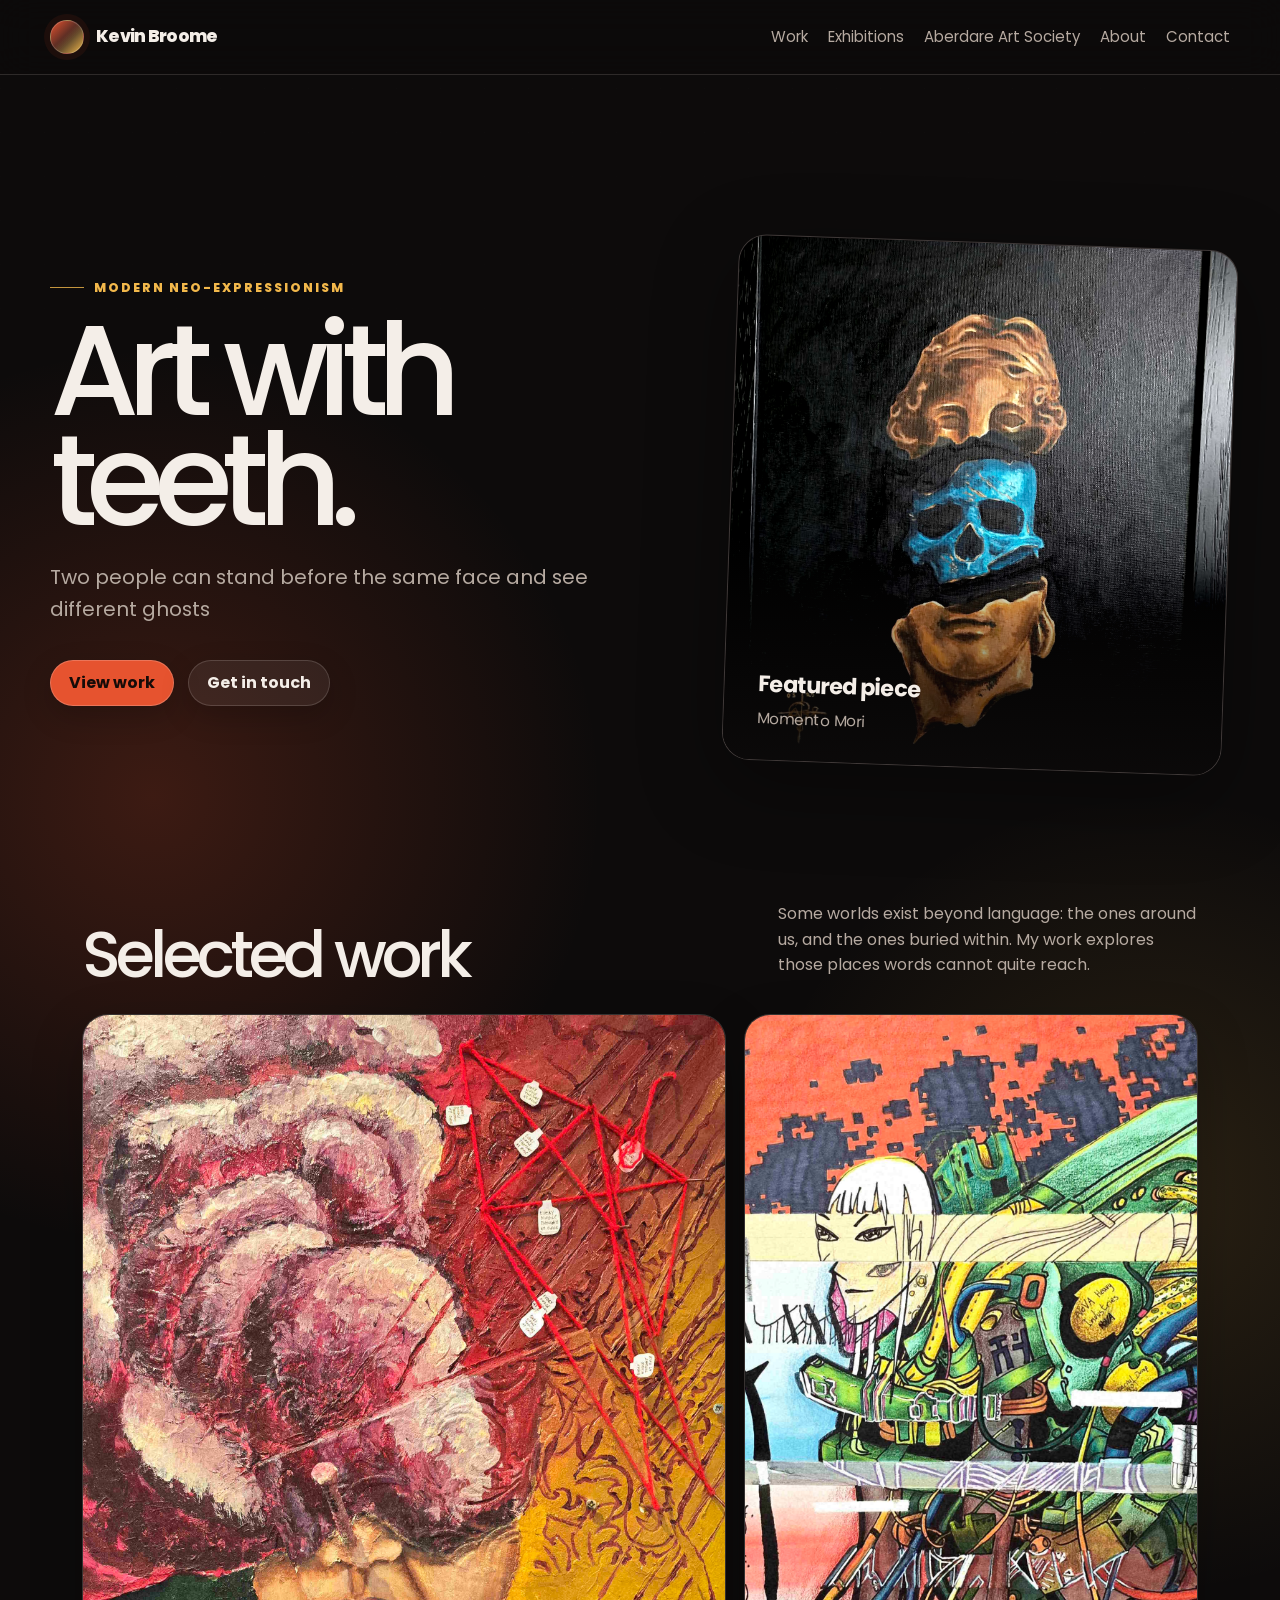
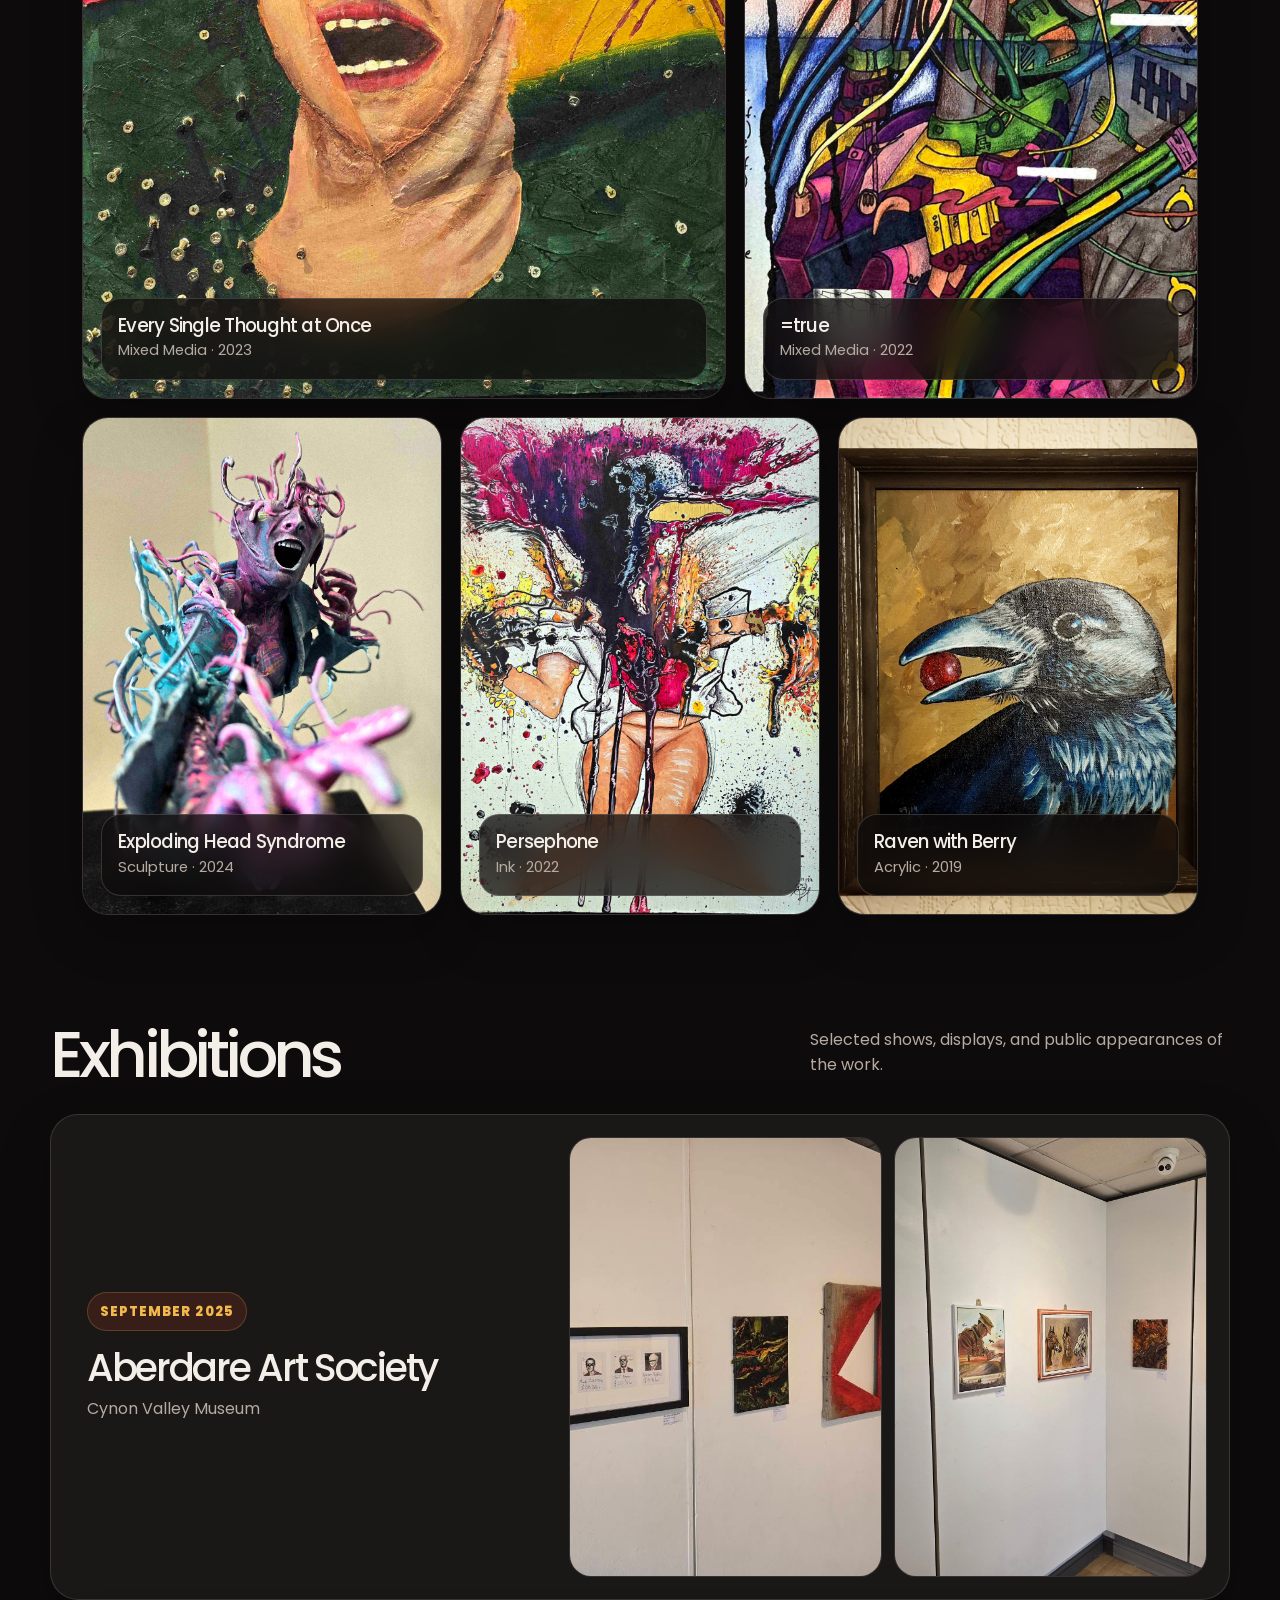
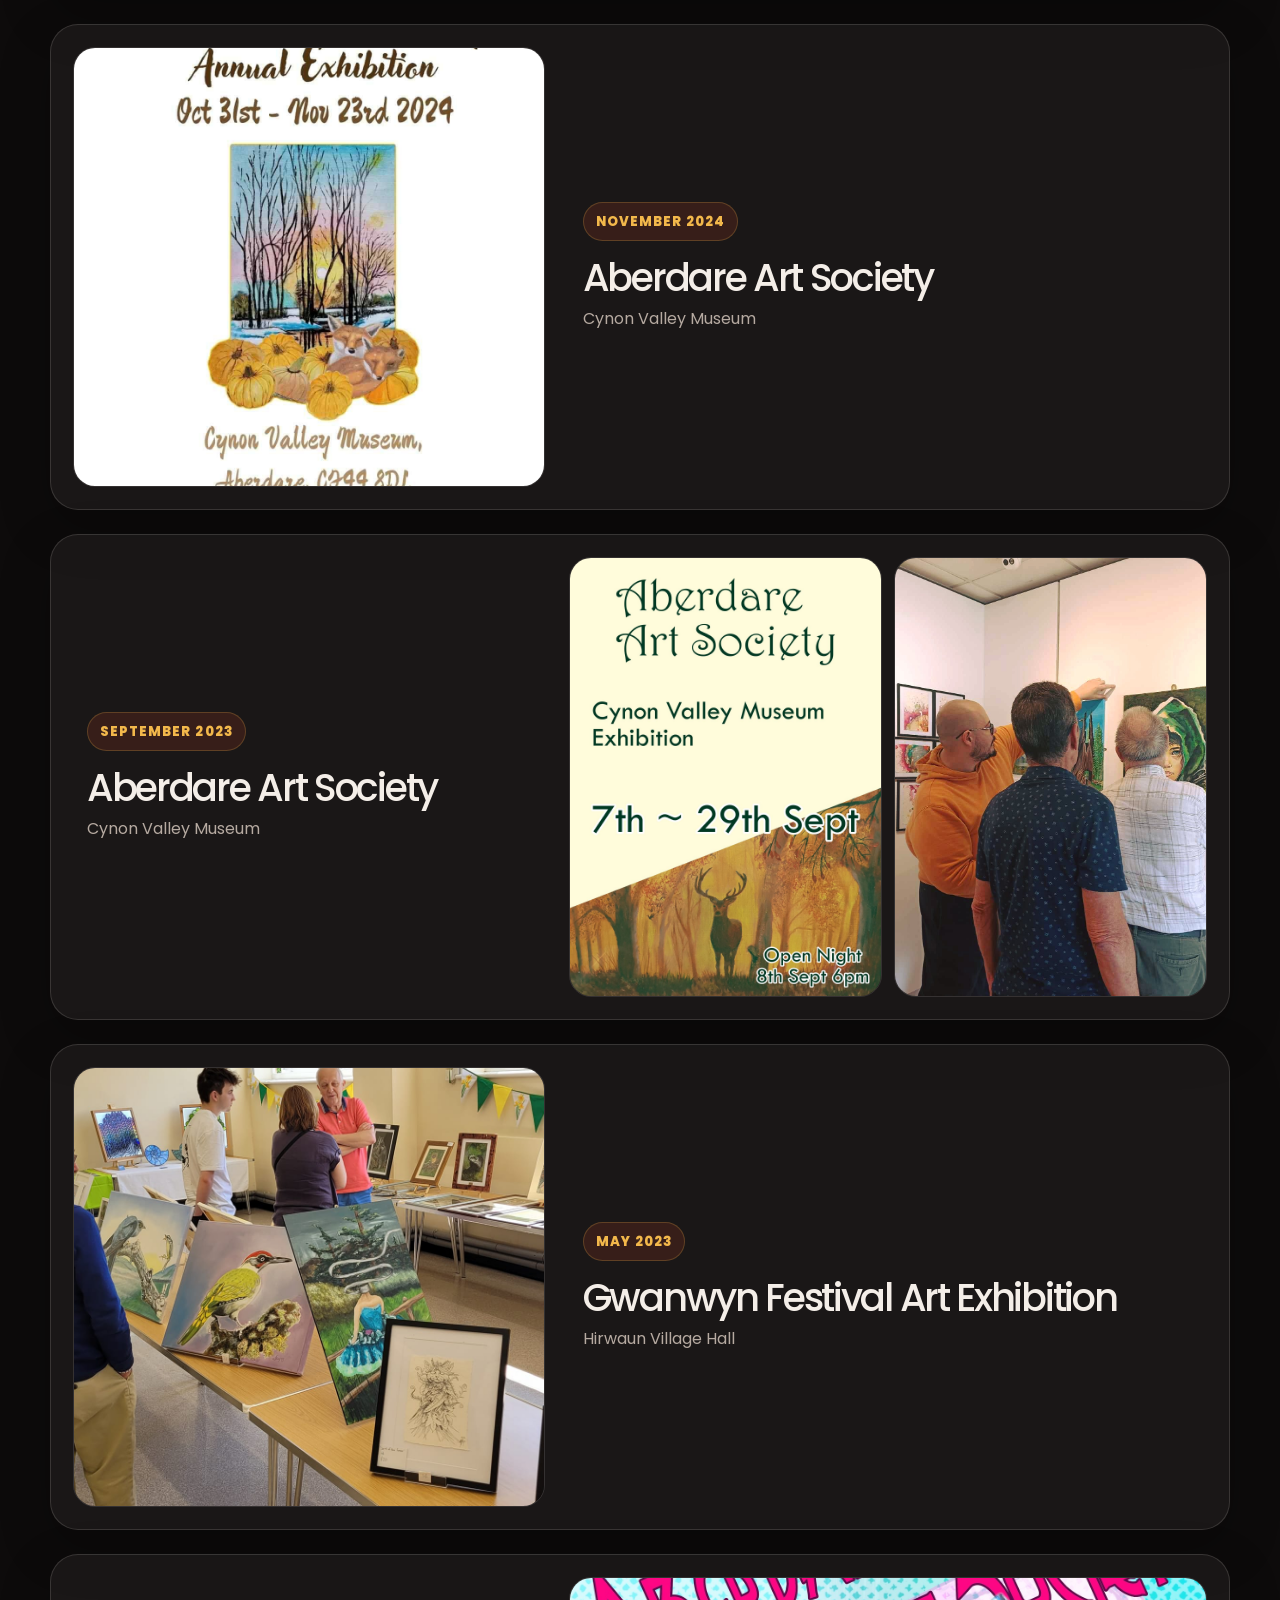
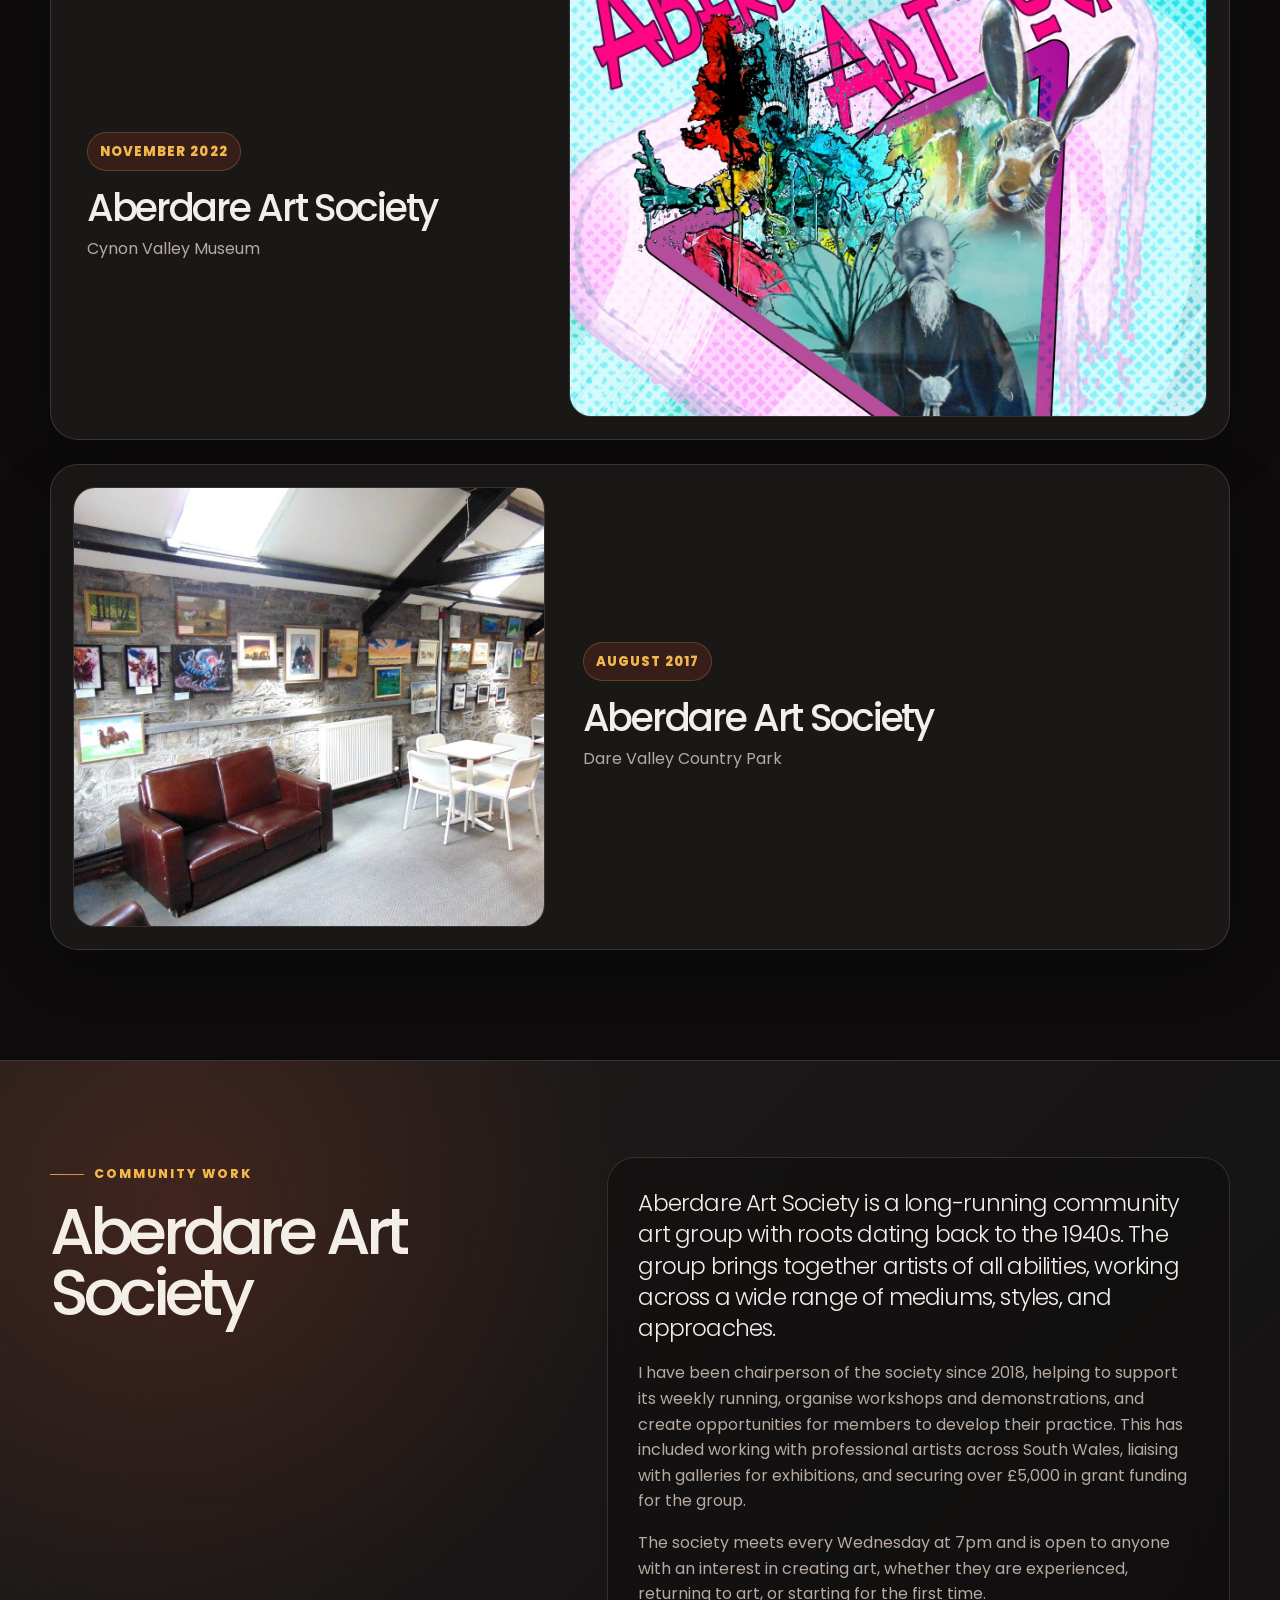
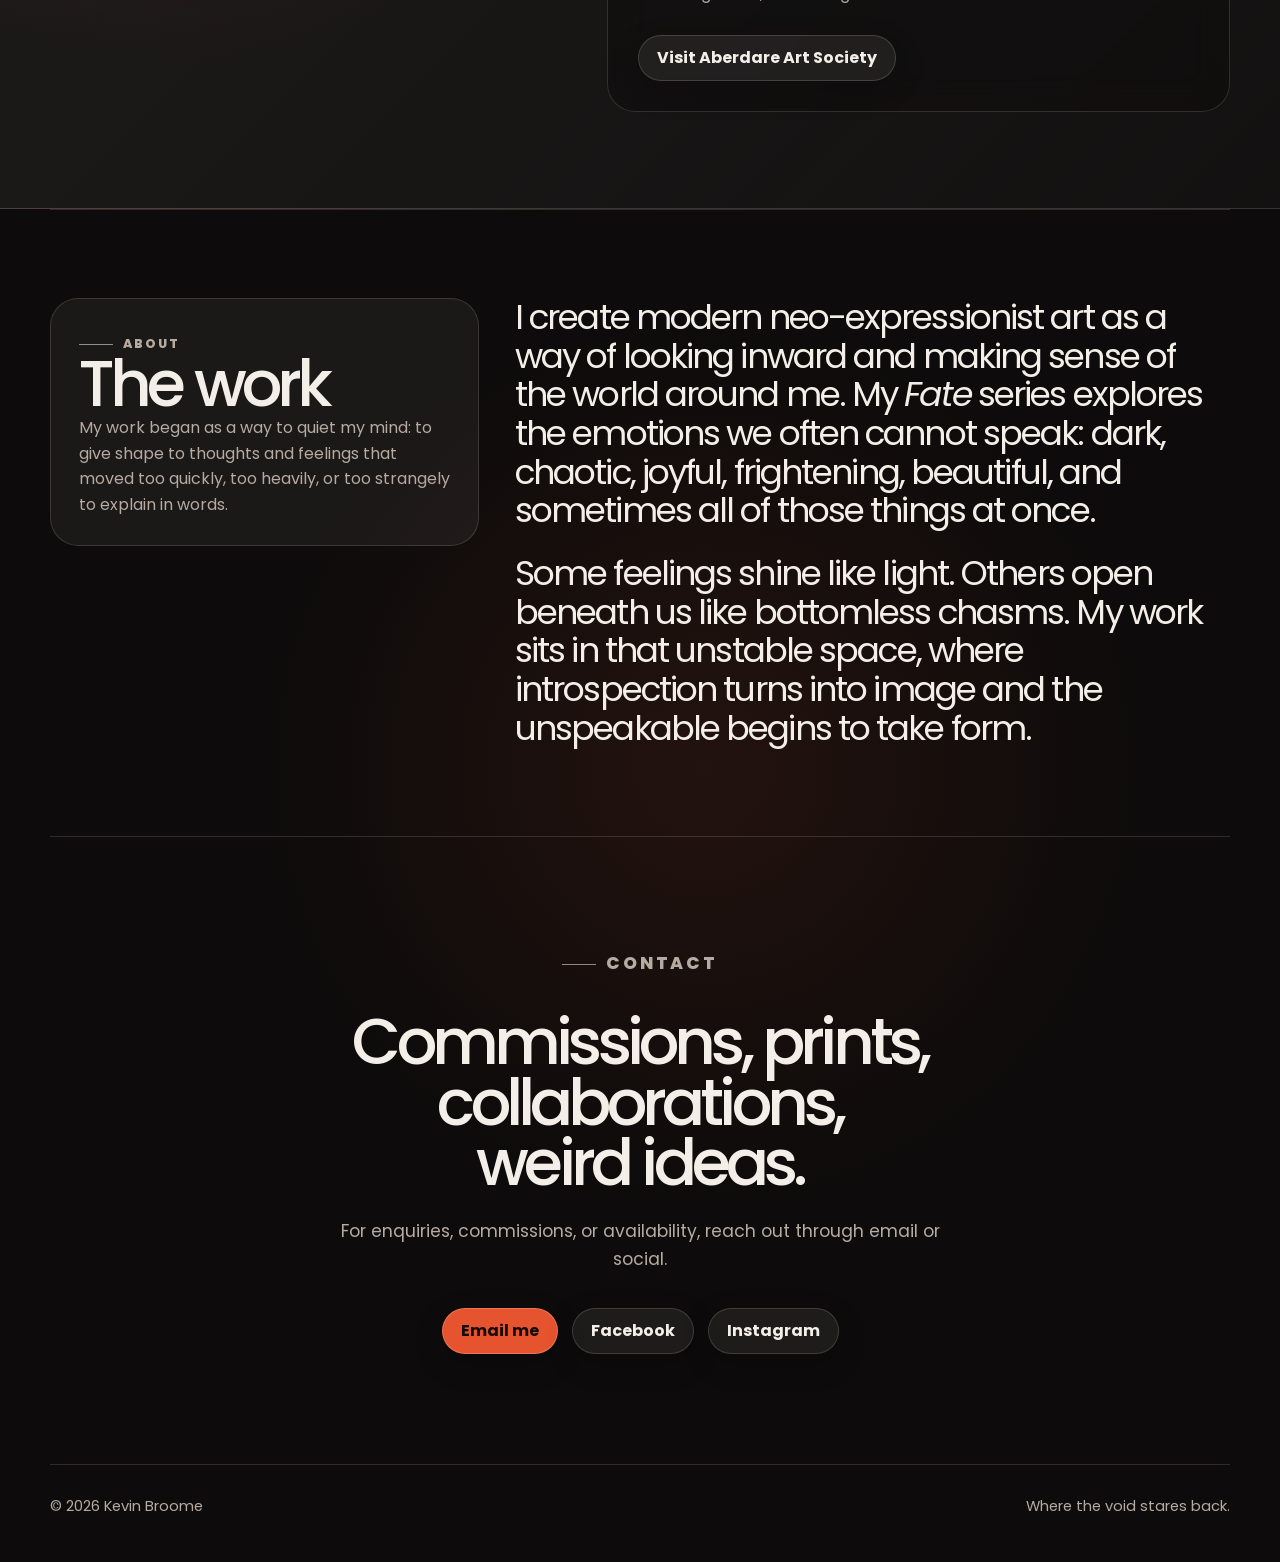
==== index.html @ 689efaba "art society and favicon" ====
<!doctype html>
<html lang="en">
  <head>
    <meta charset="utf-8" />
    <meta name="viewport" content="width=device-width, initial-scale=1" />
    <title>Kevin Broome | Artist</title>
    <meta name="description" content="Art portfolio for Kevin Broome." />
    <link
      rel="icon"
      type="image/png"
      sizes="512x512"
      href="images/favicon_kb.png"
    />
    <link rel="apple-touch-icon" href="images/favicon_kb.png" />
    <link
      href="https://cdn.jsdelivr.net/npm/bootstrap@5.3.8/dist/css/bootstrap.min.css"
      rel="stylesheet"
      integrity="sha384-sRIl4kxILFvY47J16cr9ZwB07vP4J8+LH7qKQnuqkuIAvNWLzeN8tE5YBujZqJLB"
      crossorigin="anonymous"
    />
    <link rel="preconnect" href="https://fonts.googleapis.com" />
    <link rel="preconnect" href="https://fonts.gstatic.com" crossorigin />
    <link
      href="https://fonts.googleapis.com/css2?family=Poppins:ital,wght@0,100;0,200;0,300;0,400;0,500;0,600;0,700;0,800;0,900;1,100;1,200;1,300;1,400;1,500;1,600;1,700;1,800;1,900&display=swap"
      rel="stylesheet"
    />
    <link rel="stylesheet" href="styles.css" />
  </head>

  <body>
    <header class="site-header">
      <nav class="nav" aria-label="Main navigation">
        <a class="brand" href="#top" aria-label="Kevin Broome Art home">
          <span class="brand-mark" aria-hidden="true"></span>
          <span>Kevin Broome</span>
        </a>

        <div class="nav-links">
          <a href="#work">Work</a>
          <a href="#exhibitions">Exhibitions</a>
          <a href="#art-society">Aberdare Art Society</a>
          <a href="#about">About</a>
          <a href="#contact">Contact</a>
        </div>
      </nav>
    </header>

    <main id="top">
      <section class="page-section hero" aria-labelledby="hero-title">
        <div>
          <p class="eyebrow">Modern neo-expressionism</p>
          <h1 id="hero-title">Art with teeth.</h1>
          <p class="hero-copy">
            Two people can stand before the same face and see different ghosts
          </p>

          <div class="hero-actions">
            <a class="button primary" href="#work">View work</a>
            <a class="button" href="#contact">Get in touch</a>
          </div>
        </div>

        <div class="hero-art" aria-label="Featured artwork">
          <article class="feature-card">
            <img
              src="images/momento_mori.jpg"
              alt="Featured neo-expressionist artwork"
            />
            <div class="feature-label">
              <strong>Featured piece</strong>
              <span>Momento Mori</span>
            </div>
          </article>

          <div class="floating-note">
            <b>Digital portfolio</b><br />
            Selected works, studies, commissions, and the occasional beautiful
            accident.
          </div>
        </div>
      </section>

      <section id="work" class="page-section" aria-labelledby="work-title">
        <div class="container">
          <div class="section-heading">
            <h2 id="work-title">Selected work</h2>
            <p>
              Some worlds exist beyond language: the ones around us, and the
              ones buried within. My work explores those places words cannot
              quite reach.
            </p>
          </div>

          <div class="gallery">
            <article class="work-card large">
              <button
                class="lightbox-trigger"
                type="button"
                data-full="images/every_single_thought_at_once.jpg"
                data-title="Every Single Thought at Once"
                data-meta="Mixed Media · 2023"
                aria-label="Open Every Single Thought at Once in lightbox"
              >
                <img
                  src="images/every_single_thought_at_once.jpg"
                  alt="Every Single Thought at Once"
                />
                <div class="work-info">
                  <h3>Every Single Thought at Once</h3>
                  <p>Mixed Media · 2023</p>
                </div>
              </button>
            </article>

            <article class="work-card medium">
              <button
                class="lightbox-trigger"
                type="button"
                data-full="images/equals_true.jpg"
                data-title="=true"
                data-meta="Mixed Media · 2022"
                aria-label="Open =true in lightbox"
              >
                <img src="images/equals_true.jpg" alt="=true" />
                <div class="work-info">
                  <h3>=true</h3>
                  <p>Mixed Media · 2022</p>
                </div>
              </button>
            </article>

            <article class="work-card small">
              <button
                class="lightbox-trigger"
                type="button"
                data-full="images/exploding_head_syndrome.jpg"
                data-title="Exploding Head Syndrome"
                data-meta="Sculpture · 2024"
                aria-label="Open Exploding Head Syndrome in lightbox"
              >
                <img
                  src="images/exploding_head_syndrome.jpg"
                  alt="Exploding Head Syndrome"
                />
                <div class="work-info">
                  <h3>Exploding Head Syndrome</h3>
                  <p>Sculpture · 2024</p>
                </div>
              </button>
            </article>

            <article class="work-card small">
              <button
                class="lightbox-trigger"
                type="button"
                data-full="images/persephone.jpg"
                data-title="Persephone"
                data-meta="Ink · 2022"
                aria-label="Open Persephone in lightbox"
              >
                <img src="images/persephone.jpg" alt="Persephone" />
                <div class="work-info">
                  <h3>Persephone</h3>
                  <p>Ink · 2022</p>
                </div>
              </button>
            </article>

            <article class="work-card small">
              <button
                class="lightbox-trigger"
                type="button"
                data-full="images/raven_with_berry.jpg"
                data-title="Raven with Berry"
                data-meta="Acrylic · 2019"
                aria-label="Open Raven with Berry in lightbox"
              >
                <img src="images/raven_with_berry.jpg" alt="Raven with Berry" />
                <div class="work-info">
                  <h3>Raven with Berry</h3>
                  <p>Acrylic · 2019</p>
                </div>
              </button>
            </article>
          </div>
        </div>
      </section>

      <section
        id="exhibitions"
        class="page-section exhibitions"
        aria-labelledby="exhibitions-title"
      >
        <div class="section-heading">
          <h2 id="exhibitions-title">Exhibitions</h2>
          <p>Selected shows, displays, and public appearances of the work.</p>
        </div>

        <div class="exhibition-list">
          <article class="exhibition-item">
            <div class="exhibition-meta">
              <span class="exhibition-date">September 2025</span>
              <h3>Aberdare Art Society</h3>
              <p>Cynon Valley Museum</p>
            </div>

            <div class="exhibition-photos two-photos">
              <img
                src="images/exhibitions/CVM_2025.jpg"
                alt="Artwork display from Cynon Valley Museum Exhibition"
              />
              <img
                src="images/exhibitions/CVM_2025_2.jpg"
                alt="Artwork display from Cynon Valley Museum Exhibition"
              />
            </div>
          </article>

          <article class="exhibition-item">
            <div class="exhibition-meta">
              <span class="exhibition-date">November 2024</span>
              <h3>Aberdare Art Society</h3>
              <p>Cynon Valley Museum</p>
            </div>

            <div class="exhibition-photos one-photo">
              <img
                src="images/exhibitions/Advert_CVM_2024.jpg"
                alt="Advert for Exhibition"
              />
            </div>
          </article>

          <article class="exhibition-item">
            <div class="exhibition-meta">
              <span class="exhibition-date">September 2023</span>
              <h3>Aberdare Art Society</h3>
              <p>Cynon Valley Museum</p>
            </div>

            <div class="exhibition-photos two-photos">
              <img
                src="images/exhibitions/Advert_CVM_2023.jpg"
                alt="Artwork display from Cynon Valley Museum Exhibition"
              />
              <img
                src="images/exhibitions/Install_CVM_2023.jpg"
                alt="Photo of work installation for exhibition"
              />
            </div>
          </article>

          <article class="exhibition-item">
            <div class="exhibition-meta">
              <span class="exhibition-date">May 2023</span>
              <h3>Gwanwyn Festival Art Exhibition</h3>
              <p>Hirwaun Village Hall</p>
            </div>

            <div class="exhibition-photos one-photo">
              <img
                src="images/exhibitions/gwanwyn_2023.jpg"
                alt="Photo from exhibition"
              />
            </div>
          </article>

          <article class="exhibition-item">
            <div class="exhibition-meta">
              <span class="exhibition-date">November 2022</span>
              <h3>Aberdare Art Society</h3>
              <p>Cynon Valley Museum</p>
            </div>

            <div class="exhibition-photos one-photo">
              <img
                src="images/exhibitions/Advert_CVM_2022.jpg"
                alt="Advert for Exhibition"
              />
            </div>
          </article>

          <article class="exhibition-item">
            <div class="exhibition-meta">
              <span class="exhibition-date">August 2017</span>
              <h3>Aberdare Art Society</h3>
              <p>Dare Valley Country Park</p>
            </div>

            <div class="exhibition-photos one-photo">
              <img
                src="images/exhibitions/DVP_2017.jpg"
                alt="Photo from Exhibition"
              />
            </div>
          </article>
        </div>
      </section>

      <section
        id="art-society"
        class="art-society"
        aria-labelledby="art-society-title"
      >
        <div class="page-section art-society-inner">
          <div class="art-society-heading">
            <p class="eyebrow">Community work</p>
            <h2 id="art-society-title">Aberdare Art Society</h2>
          </div>

          <div class="art-society-copy">
            <p class="lead">
              Aberdare Art Society is a long-running community art group with
              roots dating back to the 1940s. The group brings together artists
              of all abilities, working across a wide range of mediums, styles,
              and approaches.
            </p>

            <p>
              I have been chairperson of the society since 2018, helping to
              support its weekly running, organise workshops and demonstrations,
              and create opportunities for members to develop their practice.
              This has included working with professional artists across South
              Wales, liaising with galleries for exhibitions, and securing over
              £5,000 in grant funding for the group.
            </p>

            <p>
              The society meets every Wednesday at 7pm and is open to anyone
              with an interest in creating art, whether they are experienced,
              returning to art, or starting for the first time.
            </p>

            <a
              class="button"
              href="https://www.facebook.com/AberdareArtSociety"
              target="_blank"
              rel="noopener noreferrer"
            >
              Visit Aberdare Art Society
            </a>
          </div>
        </div>
      </section>

      <section
        id="about"
        class="page-section about"
        aria-labelledby="about-title"
      >
        <div class="about-panel">
          <p class="eyebrow">About</p>
          <h2 id="about-title">The work</h2>
          <p>
            My work began as a way to quiet my mind: to give shape to thoughts
            and feelings that moved too quickly, too heavily, or too strangely
            to explain in words.
          </p>
        </div>

        <div class="about-copy">
          <p>
            I create modern neo-expressionist art as a way of looking inward and
            making sense of the world around me. My
            <em>Fate</em> series explores the emotions we often cannot speak:
            dark, chaotic, joyful, frightening, beautiful, and sometimes all of
            those things at once.
          </p>

          <p>
            Some feelings shine like light. Others open beneath us like
            bottomless chasms. My work sits in that unstable space, where
            introspection turns into image and the unspeakable begins to take
            form.
          </p>
        </div>
      </section>

      <section
        id="contact"
        class="page-section contact"
        aria-labelledby="contact-title"
      >
        <p class="eyebrow">Contact</p>
        <h2 id="contact-title">
          Commissions, prints, collaborations, <br />
          weird ideas.
        </h2>
        <p>
          For enquiries, commissions, or availability, reach out through email
          or social.
        </p>

        <div class="contact-links">
          <a class="button primary" href="mailto:kbroome88@gmail.com"
            >Email me</a
          >
          <a class="button" href="https://www.facebook.com/Coemgein"
            >Facebook</a
          >
          <a class="button" href="https://www.instagram.com/neon.n.o.v.a"
            >Instagram</a
          >
        </div>
      </section>
    </main>

    <footer>
      <span>© <span id="year"></span> Kevin Broome</span>
      <span>Where the void stares back.</span>
    </footer>

    <div class="lightbox" id="art-lightbox" aria-hidden="true">
      <div class="lightbox-backdrop" data-lightbox-close></div>

      <div
        class="lightbox-dialog"
        role="dialog"
        aria-modal="true"
        aria-labelledby="lightbox-title"
      >
        <button
          class="lightbox-close"
          type="button"
          data-lightbox-close
          aria-label="Close lightbox"
        >
          ×
        </button>

        <img class="lightbox-image" id="lightbox-image" src="" alt="" />

        <div class="lightbox-caption">
          <h3 id="lightbox-title"></h3>
          <p id="lightbox-meta"></p>
        </div>
      </div>
    </div>

    <script>
      const year = document.getElementById("year");

      if (year) {
        year.textContent = new Date().getFullYear();
      }

      const lightbox = document.getElementById("art-lightbox");
      const lightboxImage = document.getElementById("lightbox-image");
      const lightboxTitle = document.getElementById("lightbox-title");
      const lightboxMeta = document.getElementById("lightbox-meta");
      const lightboxTriggers = document.querySelectorAll(".lightbox-trigger");
      const lightboxCloseButtons = document.querySelectorAll(
        "[data-lightbox-close]",
      );

      function openLightbox(trigger) {
        const fullImage = trigger.dataset.full;
        const title = trigger.dataset.title;
        const meta = trigger.dataset.meta;

        lightboxImage.src = fullImage;
        lightboxImage.alt = title;
        lightboxTitle.textContent = title;
        lightboxMeta.textContent = meta;

        lightbox.classList.add("is-open");
        lightbox.setAttribute("aria-hidden", "false");
        document.body.classList.add("lightbox-open");
      }

      function closeLightbox() {
        lightbox.classList.remove("is-open");
        lightbox.setAttribute("aria-hidden", "true");
        document.body.classList.remove("lightbox-open");

        lightboxImage.src = "";
        lightboxImage.alt = "";
      }

      lightboxTriggers.forEach((trigger) => {
        trigger.addEventListener("click", () => {
          openLightbox(trigger);
        });
      });

      lightboxCloseButtons.forEach((button) => {
        button.addEventListener("click", closeLightbox);
      });

      document.addEventListener("keydown", (event) => {
        if (event.key === "Escape" && lightbox.classList.contains("is-open")) {
          closeLightbox();
        }
      });
    </script>
  </body>
</html>
---- styles.css ----
:root {
  --bg: #0d0b0b;
  --bg-soft: #171313;
  --panel: #211b1b;
  --text: #f4eee8;
  --muted: #b6aaa1;
  --accent: #e6532f;
  --accent-2: #f2b84b;
  --line: rgba(244, 238, 232, 0.14);
  --shadow: 0 24px 80px rgba(0, 0, 0, 0.38);
  --radius: 28px;
  --max-width: 1180px;
}

* {
  box-sizing: border-box;
}

html {
  scroll-behavior: smooth;
}

body {
  margin: 0;
  font-family: "Poppins", sans-serif;
  background:
    radial-gradient(
      circle at 12% 10%,
      rgba(230, 83, 47, 0.22),
      transparent 28rem
    ),
    radial-gradient(
      circle at 90% 15%,
      rgba(242, 184, 75, 0.13),
      transparent 25rem
    ),
    radial-gradient(
      circle at 55% 90%,
      rgba(230, 83, 47, 0.1),
      transparent 28rem
    ),
    var(--bg);
  color: var(--text);
  line-height: 1.6;
}

body::before {
  content: "";
  position: fixed;
  inset: 0;
  pointer-events: none;
  opacity: 0.32;
  background-image:
    linear-gradient(rgba(255, 255, 255, 0.025) 1px, transparent 1px),
    linear-gradient(90deg, rgba(255, 255, 255, 0.025) 1px, transparent 1px);
  background-size: 44px 44px;
  mask-image: linear-gradient(to bottom, black, transparent 84%);
}

a {
  color: inherit;
  text-decoration: none;
}

img {
  max-width: 100%;
  display: block;
}

.site-header {
  position: sticky;
  top: 0;
  z-index: 10;
  backdrop-filter: blur(18px);
  background: rgba(13, 11, 11, 0.72);
  border-bottom: 1px solid var(--line);
}

.nav {
  width: min(var(--max-width), calc(100% - 32px));
  margin: 0 auto;
  min-height: 74px;
  display: flex;
  align-items: center;
  justify-content: space-between;
  gap: 24px;
}

.brand {
  display: flex;
  align-items: center;
  gap: 12px;
  font-weight: 800;
  letter-spacing: -0.04em;
  font-size: 1.08rem;
}

.brand-mark {
  width: 34px;
  height: 34px;
  border-radius: 50%;
  background:
    linear-gradient(135deg, var(--accent), transparent 62%),
    linear-gradient(315deg, var(--accent-2), transparent 56%), #2b2020;
  border: 1px solid rgba(244, 238, 232, 0.2);
  box-shadow: 0 0 0 6px rgba(230, 83, 47, 0.08);
}

.nav-links {
  display: flex;
  gap: 20px;
  align-items: center;
  color: var(--muted);
  font-size: 0.94rem;
}

.nav-links a {
  transition: color 180ms ease;
}

.nav-links a:hover {
  color: var(--text);
}

.button {
  display: inline-flex;
  align-items: center;
  justify-content: center;
  min-height: 46px;
  padding: 0 18px;
  border-radius: 999px;
  border: 1px solid rgba(244, 238, 232, 0.16);
  background: rgba(244, 238, 232, 0.07);
  color: var(--text);
  font-weight: 700;
  box-shadow: 0 10px 30px rgba(0, 0, 0, 0.2);
  transition:
    transform 180ms ease,
    background 180ms ease,
    border-color 180ms ease;
}

.button:hover {
  transform: translateY(-2px);
  background: rgba(244, 238, 232, 0.11);
  border-color: rgba(244, 238, 232, 0.28);
}

.button.primary {
  background: var(--accent);
  color: #160b08;
  border-color: rgba(255, 255, 255, 0.2);
}

.page-section {
  width: min(var(--max-width), calc(100% - 32px));
  margin: 0 auto;
}

.hero {
  min-height: calc(100vh - 74px);
  display: grid;
  grid-template-columns: 1.05fr 0.95fr;
  align-items: center;
  gap: 48px;
  padding: 80px 0;
}

.eyebrow {
  display: inline-flex;
  align-items: center;
  gap: 10px;
  color: var(--accent-2);
  text-transform: uppercase;
  letter-spacing: 0.16em;
  font-size: 0.78rem;
  font-weight: 800;
  margin: 0 0 18px;
}

.eyebrow::before {
  content: "";
  width: 34px;
  height: 1px;
  background: currentColor;
  opacity: 0.8;
}

h1,
h2,
h3,
p {
  margin-top: 0;
}

h1 {
  font-size: clamp(4rem, 10vw, 8.8rem);
  line-height: 0.86;
  letter-spacing: -0.09em;
  margin-bottom: 26px;
  max-width: 850px;
}

.hero-copy {
  max-width: 660px;
  color: var(--muted);
  font-size: clamp(1.04rem, 1.6vw, 1.24rem);
}

.hero-actions {
  display: flex;
  gap: 14px;
  flex-wrap: wrap;
  margin-top: 34px;
}

.hero-art {
  position: relative;
  min-height: 560px;
}

.feature-card {
  position: absolute;
  inset: 34px 0 0 38px;
  border-radius: var(--radius);
  overflow: hidden;
  background: var(--panel);
  box-shadow: var(--shadow);
  border: 1px solid var(--line);
  transform: rotate(2deg);
}

.feature-card img {
  width: 100%;
  height: 100%;
  object-fit: cover;
  filter: saturate(0.95) contrast(1.05);
}

.feature-card::after {
  content: "";
  position: absolute;
  inset: 0;
  background: linear-gradient(to top, rgba(13, 11, 11, 0.84), transparent 42%);
}

.feature-label {
  position: absolute;
  left: 34px;
  right: 34px;
  bottom: 28px;
  z-index: 2;
}

.feature-label strong {
  display: block;
  font-size: 1.4rem;
  letter-spacing: -0.04em;
  margin-bottom: 4px;
}

.feature-label span {
  color: var(--muted);
  font-size: 0.95rem;
}

.floating-note {
  display: none;
}

.floating-note b {
  color: var(--text);
}

.section-heading {
  display: flex;
  align-items: end;
  justify-content: space-between;
  gap: 24px;
  margin-bottom: 28px;
}

h2 {
  font-size: clamp(2.3rem, 5vw, 5rem);
  line-height: 0.95;
  letter-spacing: -0.075em;
  margin-bottom: 0;
}

.section-heading p {
  max-width: 420px;
  color: var(--muted);
  margin-bottom: 8px;
}

.gallery {
  display: grid;
  grid-template-columns: repeat(12, 1fr);
  gap: 18px;
  padding-bottom: 110px;
}

/* =========================
   Work
========================= */

.work-card {
  position: relative;
  min-height: 360px;
  border-radius: 26px;
  overflow: hidden;
  background: var(--bg-soft);
  border: 1px solid var(--line);
  box-shadow: 0 18px 52px rgba(0, 0, 0, 0.24);
}

.work-card.large {
  grid-column: span 7;
  min-height: 520px;
}

.work-card.medium {
  grid-column: span 5;
  min-height: 520px;
}

.work-card.small {
  grid-column: span 4;
}

.work-card img {
  width: 100%;
  height: 100%;
  object-fit: cover;
  transition:
    transform 360ms ease,
    filter 360ms ease;
}

.work-card:hover img {
  transform: scale(1.045);
  filter: saturate(1.05) contrast(1.05);
}

.work-info {
  position: absolute;
  inset: auto 18px 18px 18px;
  padding: 16px;
  border-radius: 20px;
  background: rgba(13, 11, 11, 0.72);
  border: 1px solid rgba(244, 238, 232, 0.16);
  backdrop-filter: blur(18px);
}

.work-info h3 {
  font-size: 1.16rem;
  margin-bottom: 2px;
  letter-spacing: -0.04em;
}

.work-info p {
  margin: 0;
  color: var(--muted);
  font-size: 0.92rem;
}

/* =========================
   Exhibitions
========================= */

.exhibitions {
  padding: 0 0 110px;
}

.exhibition-list {
  display: grid;
  gap: 24px;
}

.exhibition-item {
  display: grid;
  grid-template-columns: 0.85fr 1.15fr;
  gap: 24px;
  align-items: stretch;
  padding: 22px;
  border-radius: var(--radius);
  background: rgba(244, 238, 232, 0.055);
  border: 1px solid var(--line);
  box-shadow: 0 18px 52px rgba(0, 0, 0, 0.22);
  overflow: hidden;
}

/* Flip every second exhibition */
.exhibition-item:nth-child(even) .exhibition-meta {
  order: 2;
}

.exhibition-item:nth-child(even) .exhibition-photos {
  order: 1;
}

.exhibition-meta {
  display: flex;
  flex-direction: column;
  justify-content: center;
  padding: 14px;
  min-width: 0;
}

.exhibition-date {
  display: inline-flex;
  width: fit-content;
  margin-bottom: 18px;
  padding: 8px 12px;
  border-radius: 999px;
  background: rgba(230, 83, 47, 0.14);
  color: var(--accent-2);
  border: 1px solid rgba(242, 184, 75, 0.22);
  font-size: 0.82rem;
  font-weight: 800;
  letter-spacing: 0.08em;
  text-transform: uppercase;
}

.exhibition-meta h3 {
  margin-bottom: 8px;
  font-size: clamp(1.6rem, 3vw, 2.6rem);
  line-height: 1;
  letter-spacing: -0.06em;
}

.exhibition-meta p {
  margin: 0;
  color: var(--muted);
}

/* Image wrapper */
.exhibition-photos {
  display: grid;
  grid-template-columns: repeat(2, minmax(0, 1fr));
  gap: 12px;
  height: 440px;
  max-height: 440px;
  min-width: 0;
  overflow: hidden;
}

/* One-image layout */
.exhibition-photos.one-photo {
  grid-template-columns: 1fr;
}

/* Images */
.exhibition-photos img {
  width: 100%;
  height: 100%;
  min-width: 0;
  min-height: 0;
  object-fit: cover;
  border-radius: 22px;
  border: 1px solid rgba(244, 238, 232, 0.12);
  overflow: hidden;
}

/* Tablet */
@media (max-width: 900px) {
  .exhibition-item {
    grid-template-columns: 1fr;
  }

  .exhibition-item:nth-child(even) .exhibition-meta,
  .exhibition-item:nth-child(even) .exhibition-photos {
    order: initial;
  }

  .exhibition-photos {
    height: 380px;
    max-height: 380px;
  }
}

/* Mobile */
@media (max-width: 560px) {
  .exhibitions {
    padding-bottom: 72px;
  }

  .exhibition-item {
    padding: 14px;
  }

  .exhibition-photos {
    grid-template-columns: 1fr;
    height: auto;
    max-height: none;
    overflow: visible;
  }

  .exhibition-photos img {
    height: auto;
    max-height: 440px;
    aspect-ratio: 4 / 3;
    object-fit: cover;
  }
}

/* =========================
   Art Society
========================= */

.art-society {
  width: 100%;
  padding: 96px 0;
  background:
    radial-gradient(
      circle at 14% 20%,
      rgba(230, 83, 47, 0.18),
      transparent 28rem
    ),
    linear-gradient(
      135deg,
      rgba(244, 238, 232, 0.08),
      rgba(244, 238, 232, 0.025)
    );
  border-top: 1px solid var(--line);
  border-bottom: 1px solid var(--line);
}

.art-society-inner {
  display: grid;
  grid-template-columns: 0.9fr 1.1fr;
  gap: 48px;
  align-items: start;
}

.art-society-heading h2 {
  max-width: 520px;
}

.art-society-copy {
  padding: 30px;
  border-radius: var(--radius);
  background: rgba(13, 11, 11, 0.42);
  border: 1px solid rgba(244, 238, 232, 0.14);
  backdrop-filter: blur(18px);
}

.art-society-copy p {
  color: var(--muted);
}

.art-society-copy .lead {
  color: var(--text);
  font-size: clamp(1.15rem, 2vw, 1.45rem);
  line-height: 1.35;
  letter-spacing: -0.035em;
}

.art-society-copy p:last-of-type {
  margin-bottom: 28px;
}

@media (max-width: 900px) {
  .art-society {
    padding: 72px 0;
  }

  .art-society-inner {
    grid-template-columns: 1fr;
    gap: 28px;
  }
}

@media (max-width: 560px) {
  .art-society-copy {
    padding: 22px;
  }
}

/* =========================
   About
========================= */

.about {
  display: grid;
  grid-template-columns: 0.75fr 1.25fr;
  gap: 36px;
  align-items: start;
  padding: 88px 0;
  border-top: 1px solid var(--line);
  border-bottom: 1px solid var(--line);
}

.about-panel {
  padding: 28px;
  border-radius: var(--radius);
  background: rgba(244, 238, 232, 0.06);
  border: 1px solid var(--line);
}

.about-panel p {
  margin-bottom: 0;
  color: var(--muted);
}

.about-copy {
  font-size: clamp(1.35rem, 2.7vw, 2.45rem);
  line-height: 1.12;
  letter-spacing: -0.055em;
}

.about-copy p {
  margin-bottom: 0;
}

.about-copy p + p {
  margin-top: 24px;
}

/* =========================
   Contact
========================= */

.contact {
  text-align: center;
  padding: 110px 0;
}

.contact h2 {
  max-width: 880px;
  margin: 0 auto 24px;
}

.contact p {
  max-width: 620px;
  margin: 0 auto 34px;
  color: var(--muted);
  font-size: 1.08rem;
}

.contact-links {
  display: flex;
  justify-content: center;
  gap: 14px;
  flex-wrap: wrap;
}

footer {
  width: min(var(--max-width), calc(100% - 32px));
  margin: 0 auto;
  padding: 30px 0 44px;
  color: var(--muted);
  border-top: 1px solid var(--line);
  display: flex;
  justify-content: space-between;
  gap: 18px;
  flex-wrap: wrap;
  font-size: 0.92rem;
}

@media (max-width: 900px) {
  .nav {
    min-height: 66px;
  }

  .nav-links {
    display: none;
  }

  .hero {
    grid-template-columns: 1fr;
    min-height: auto;
    padding: 58px 0 70px;
  }

  .hero-art {
    min-height: 440px;
  }

  .feature-card {
    inset: 0;
  }

  .floating-note {
    bottom: 18px;
  }

  .section-heading {
    display: block;
  }

  .section-heading p {
    margin-top: 16px;
  }

  .work-card.large,
  .work-card.medium,
  .work-card.small {
    grid-column: span 12;
    min-height: 420px;
  }

  .about {
    grid-template-columns: 1fr;
  }
}

@media (max-width: 560px) {
  .hero-actions,
  .contact-links {
    display: grid;
  }

  .button {
    width: 100%;
  }

  .hero-art {
    min-height: 360px;
  }

  .floating-note {
    display: none;
  }

  .gallery {
    gap: 14px;
    padding-bottom: 72px;
  }

  .work-card.large,
  .work-card.medium,
  .work-card.small {
    min-height: 340px;
  }

  .about,
  .contact {
    padding: 72px 0;
  }
}

.lightbox-trigger {
  display: block;
  width: 100%;
  height: 100%;
  padding: 0;
  border: 0;
  background: none;
  color: inherit;
  cursor: zoom-in;
  text-align: left;
  font: inherit;
}

.lightbox-trigger img {
  width: 100%;
  height: 100%;
  object-fit: cover;
}

.lightbox {
  position: fixed;
  inset: 0;
  z-index: 999;
  display: none;
  align-items: center;
  justify-content: center;
  padding: 24px;
}

.lightbox.is-open {
  display: flex;
}

.lightbox-backdrop {
  position: absolute;
  inset: 0;
  background: rgba(8, 6, 6, 0.88);
  backdrop-filter: blur(14px);
}

.lightbox-dialog {
  position: relative;
  z-index: 1;
  width: min(1100px, 96vw);
  max-height: 92vh;
  display: grid;
  gap: 16px;
}

.lightbox-image {
  width: 100%;
  max-height: 76vh;
  object-fit: contain;
  border-radius: 22px;
  border: 1px solid rgba(244, 238, 232, 0.18);
  box-shadow: 0 30px 90px rgba(0, 0, 0, 0.55);
  background: rgba(244, 238, 232, 0.04);
}

.lightbox-caption {
  padding: 16px 18px;
  border-radius: 20px;
  background: rgba(13, 11, 11, 0.72);
  border: 1px solid rgba(244, 238, 232, 0.14);
  backdrop-filter: blur(18px);
}

.lightbox-caption h3 {
  margin: 0 0 4px;
  font-size: 1.25rem;
  letter-spacing: -0.04em;
}

.lightbox-caption p {
  margin: 0;
  color: var(--muted);
}

.lightbox-close {
  position: absolute;
  top: -18px;
  right: -18px;
  z-index: 2;
  width: 44px;
  height: 44px;
  border: 1px solid rgba(244, 238, 232, 0.2);
  border-radius: 999px;
  background: var(--accent);
  color: #160b08;
  font-size: 2rem;
  line-height: 1;
  cursor: pointer;
  box-shadow: 0 18px 42px rgba(0, 0, 0, 0.4);
}

body.lightbox-open {
  overflow: hidden;
}

@media (max-width: 560px) {
  .lightbox {
    padding: 14px;
  }

  .lightbox-dialog {
    width: 100%;
  }

  .lightbox-close {
    top: 8px;
    right: 8px;
  }

  .lightbox-image {
    max-height: 70vh;
    border-radius: 18px;
  }
}
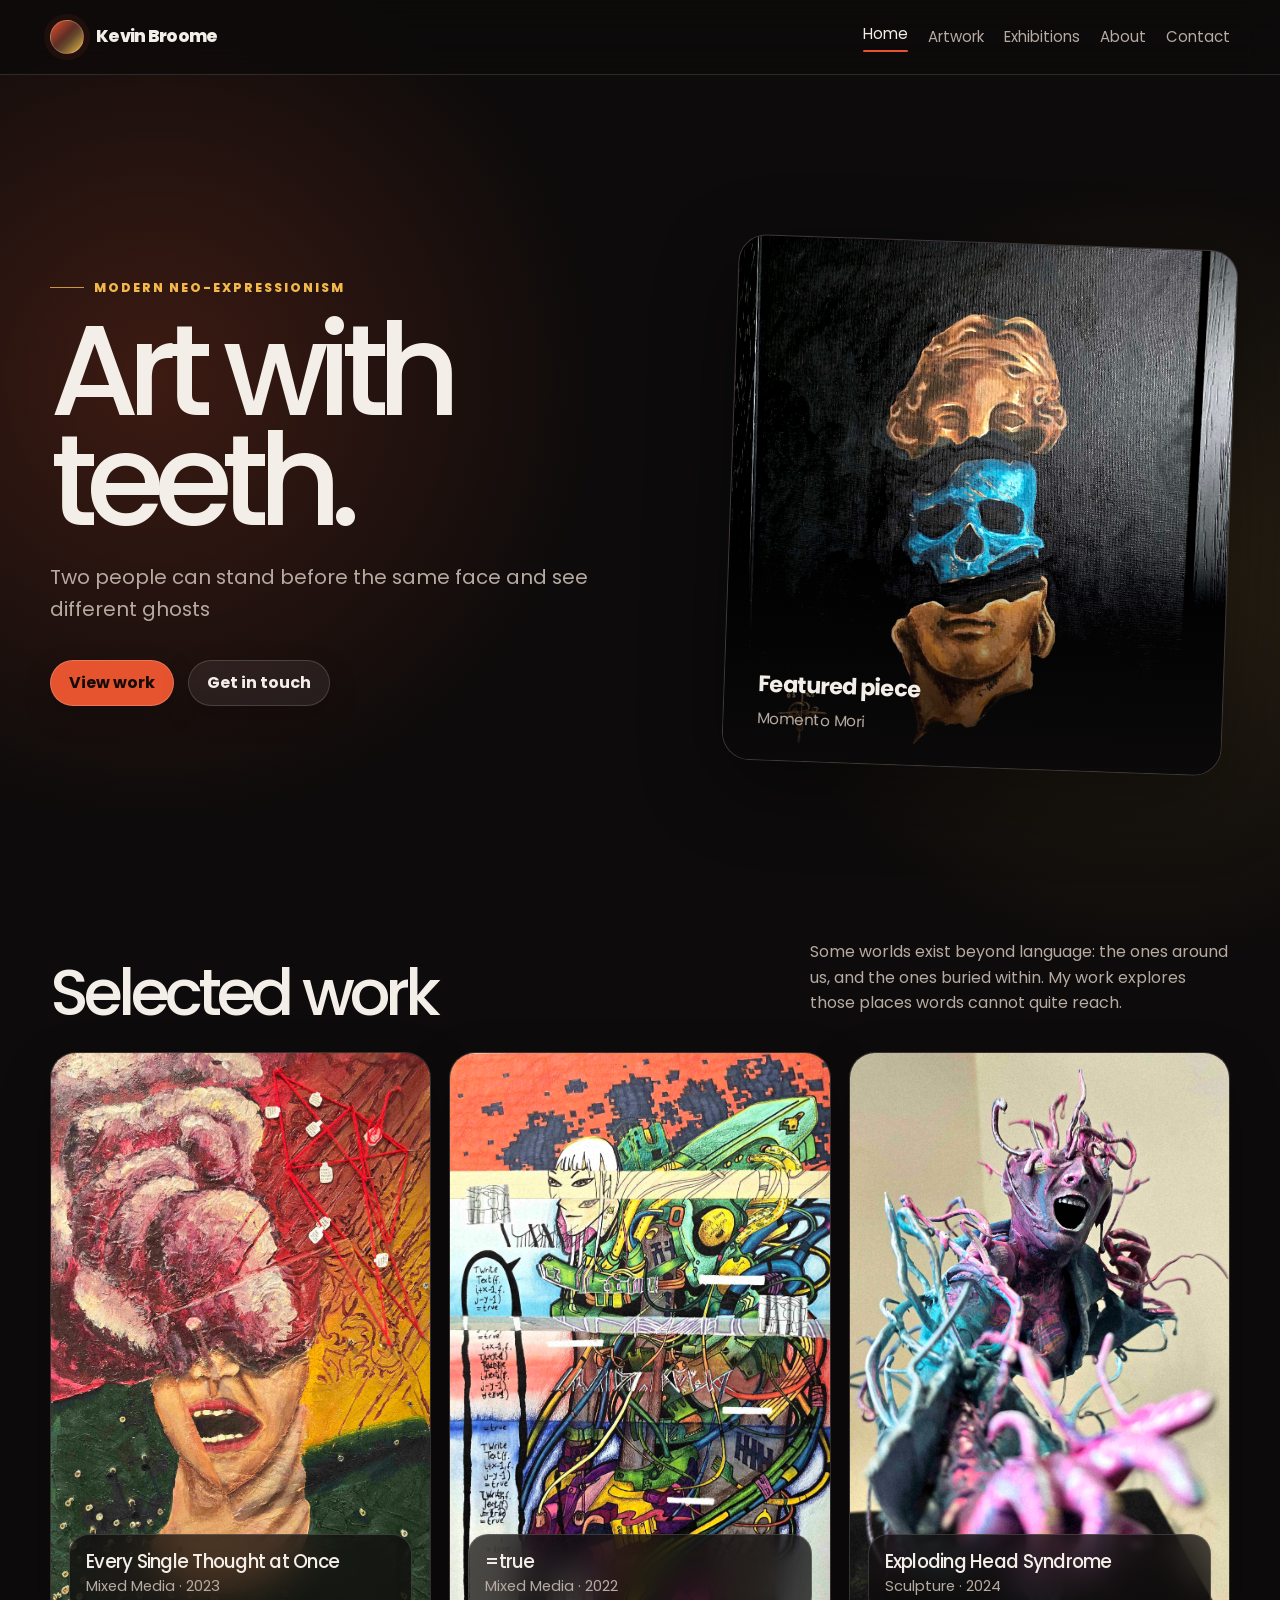
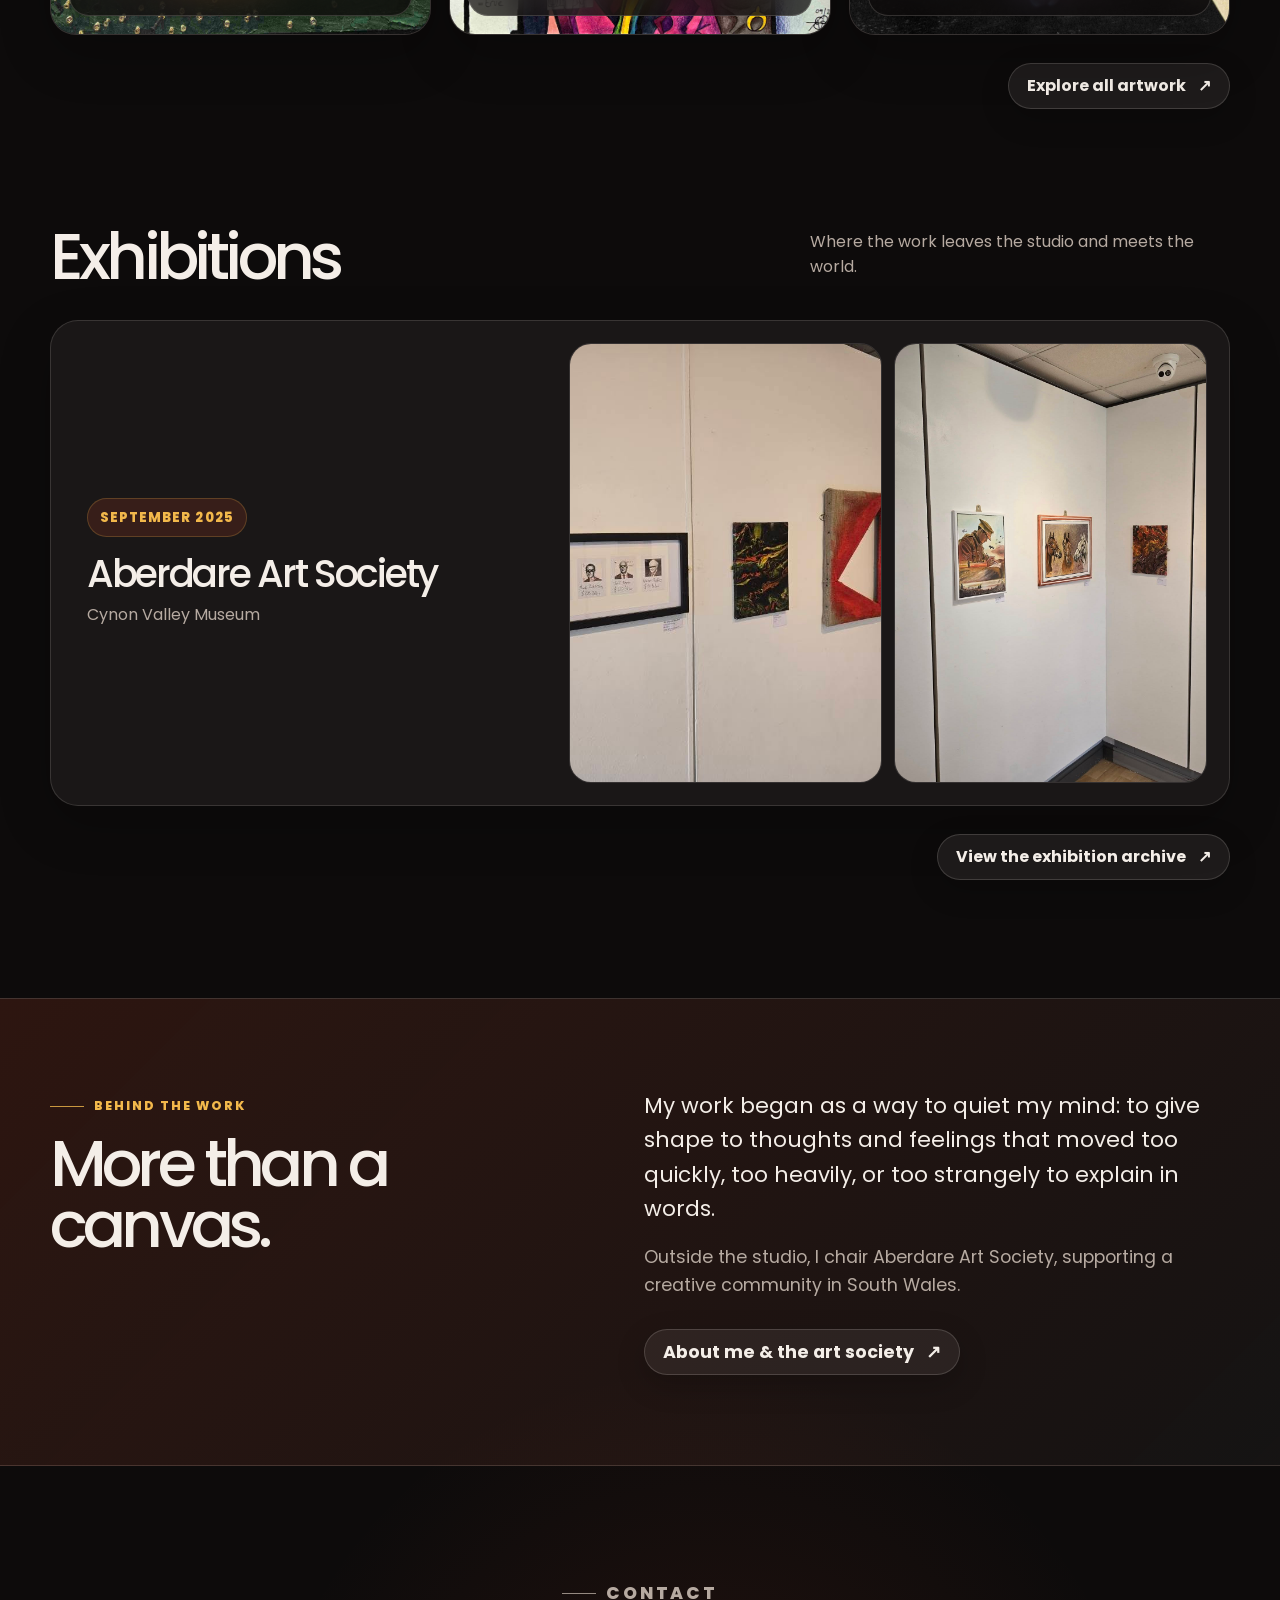
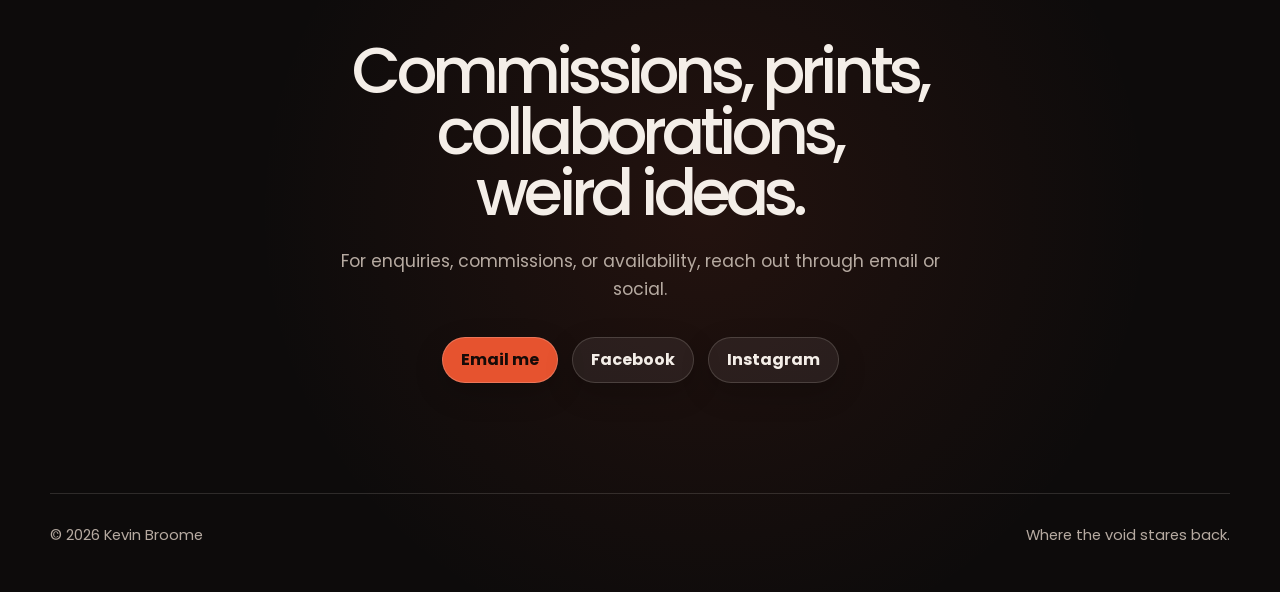
==== commit 915ff01c: "multipage update" ====
--- a/index.html
+++ b/index.html
@@ -1,16 +1,12 @@
 <!doctype html>
-<html lang="en">
+<html lang="en-GB">
   <head>
     <meta charset="utf-8" />
     <meta name="viewport" content="width=device-width, initial-scale=1" />
-    <title>Kevin Broome | Artist</title>
-    <meta name="description" content="Art portfolio for Kevin Broome." />
-    <link
-      rel="icon"
-      type="image/png"
-      sizes="512x512"
-      href="images/favicon_kb.png"
-    />
+    <title>Kevin Broome | Neo-expressionist artist</title>
+    <meta name="description" content="Explore the art of Kevin Broome: modern neo-expressionism, selected artwork, exhibitions and creative community work in South Wales." />
+    <meta name="theme-color" content="#0d0b0b" />
+    <link rel="icon" type="image/png" sizes="512x512" href="images/favicon_kb.png" />
     <link rel="apple-touch-icon" href="images/favicon_kb.png" />
     <link
       href="https://cdn.jsdelivr.net/npm/bootstrap@5.3.8/dist/css/bootstrap.min.css"
@@ -21,477 +17,166 @@
     <link rel="preconnect" href="https://fonts.googleapis.com" />
     <link rel="preconnect" href="https://fonts.gstatic.com" crossorigin />
     <link
-      href="https://fonts.googleapis.com/css2?family=Poppins:ital,wght@0,100;0,200;0,300;0,400;0,500;0,600;0,700;0,800;0,900;1,100;1,200;1,300;1,400;1,500;1,600;1,700;1,800;1,900&display=swap"
+      href="https://fonts.googleapis.com/css2?family=Poppins:wght@400;500;600;700;800;900&display=swap"
       rel="stylesheet"
     />
     <link rel="stylesheet" href="styles.css" />
+    <script src="script.js" defer></script>
   </head>
-
   <body>
+    <a class="skip-link" href="#main-content">Skip to content</a>
     <header class="site-header">
       <nav class="nav" aria-label="Main navigation">
-        <a class="brand" href="#top" aria-label="Kevin Broome Art home">
+        <a class="brand" href="index.html" aria-label="Kevin Broome Art home">
           <span class="brand-mark" aria-hidden="true"></span>
           <span>Kevin Broome</span>
         </a>
-
-        <div class="nav-links">
-          <a href="#work">Work</a>
-          <a href="#exhibitions">Exhibitions</a>
-          <a href="#art-society">Aberdare Art Society</a>
-          <a href="#about">About</a>
-          <a href="#contact">Contact</a>
+        <button class="menu-toggle" type="button" aria-controls="primary-navigation" aria-expanded="false" aria-label="Open navigation menu">
+          <span></span><span></span><span></span>
+        </button>
+        <div class="nav-links" id="primary-navigation">
+          <a href="index.html" aria-current="page">Home</a>
+          <a href="artwork.html">Artwork</a>
+          <a href="exhibitions.html">Exhibitions</a>
+          <a href="about.html">About</a>
+          <a href="index.html#contact">Contact</a>
         </div>
       </nav>
     </header>
-
-    <main id="top">
-      <section class="page-section hero" aria-labelledby="hero-title">
-        <div>
-          <p class="eyebrow">Modern neo-expressionism</p>
-          <h1 id="hero-title">Art with teeth.</h1>
-          <p class="hero-copy">
-            Two people can stand before the same face and see different ghosts
-          </p>
-
-          <div class="hero-actions">
-            <a class="button primary" href="#work">View work</a>
-            <a class="button" href="#contact">Get in touch</a>
+    <main id="main-content">
+      <section aria-labelledby="hero-title" class="page-section hero">
+      <div>
+      <p class="eyebrow">Modern neo-expressionism</p>
+      <h1 id="hero-title">Art with teeth.</h1>
+      <p class="hero-copy">
+                  Two people can stand before the same face and see different ghosts
+                </p>
+      <div class="hero-actions">
+      <a class="button primary" href="artwork.html">View work</a>
+      <a class="button" href="#contact">Get in touch</a>
+      </div>
+      </div>
+      <div aria-label="Featured artwork" class="hero-art">
+      <article class="feature-card">
+      <img alt="Momento Mori, featured artwork by Kevin Broome" fetchpriority="high" src="images/momento_mori.jpg"/>
+      <div class="feature-label">
+      <strong>Featured piece</strong>
+      <span>Momento Mori</span>
+      </div>
+      </article>
+      <div class="floating-note">
+      <b>Digital portfolio</b><br/>
+                  Selected works, studies, commissions, and the occasional beautiful
+                  accident.
+                </div>
+      </div>
+      </section>
+      <section id="work" class="page-section home-work" aria-labelledby="home-work-title">
+        <div class="section-heading">
+          <h2 id="home-work-title">Selected work</h2>
+          <p>Some worlds exist beyond language: the ones around us, and the ones buried within. My work explores those places words cannot quite reach.</p>
+        </div>
+        <div class="gallery home-gallery">
+          <article class="work-card small">
+          <button aria-label="Open Every Single Thought at Once in lightbox" class="lightbox-trigger" data-full="images/every_single_thought_at_once.jpg" data-meta="Mixed Media · 2023" data-title="Every Single Thought at Once" type="button">
+          <img alt="Every Single Thought at Once" loading="lazy" src="images/every_single_thought_at_once.jpg"/>
+          <div class="work-info">
+          <h3>Every Single Thought at Once</h3>
+          <p>Mixed Media · 2023</p>
           </div>
+          </button>
+          </article>
+          <article class="work-card small">
+          <button aria-label="Open =true in lightbox" class="lightbox-trigger" data-full="images/equals_true.jpg" data-meta="Mixed Media · 2022" data-title="=true" type="button">
+          <img alt="=true" loading="lazy" src="images/equals_true.jpg"/>
+          <div class="work-info">
+          <h3>=true</h3>
+          <p>Mixed Media · 2022</p>
+          </div>
+          </button>
+          </article>
+          <article class="work-card small">
+          <button aria-label="Open Exploding Head Syndrome in lightbox" class="lightbox-trigger" data-full="images/exploding_head_syndrome.jpg" data-meta="Sculpture · 2024" data-title="Exploding Head Syndrome" type="button">
+          <img alt="Exploding Head Syndrome" loading="lazy" src="images/exploding_head_syndrome.jpg"/>
+          <div class="work-info">
+          <h3>Exploding Head Syndrome</h3>
+          <p>Sculpture · 2024</p>
+          </div>
+          </button>
+          </article>
         </div>
-
-        <div class="hero-art" aria-label="Featured artwork">
-          <article class="feature-card">
-            <img
-              src="images/momento_mori.jpg"
-              alt="Featured neo-expressionist artwork"
-            />
-            <div class="feature-label">
-              <strong>Featured piece</strong>
-              <span>Momento Mori</span>
-            </div>
+        <div class="section-end">
+          <a class="button" href="artwork.html">Explore all artwork <span aria-hidden="true">↗</span></a>
+        </div>
+      </section>
+      <section class="page-section home-exhibitions" aria-labelledby="home-exhibitions-title">
+        <div class="section-heading">
+          <h2 id="home-exhibitions-title">Exhibitions</h2>
+          <p>Where the work leaves the studio and meets the world.</p>
+        </div>
+        <div class="exhibition-list">
+          <article class="exhibition-item">
+          <div class="exhibition-meta">
+          <span class="exhibition-date">September 2025</span>
+          <h3>Aberdare Art Society</h3>
+          <p>Cynon Valley Museum</p>
+          </div>
+          <div class="exhibition-photos two-photos">
+          <img alt="Artwork display from Cynon Valley Museum Exhibition" loading="lazy" src="images/exhibitions/CVM_2025.jpg"/>
+          <img alt="Artwork display from Cynon Valley Museum Exhibition" loading="lazy" src="images/exhibitions/CVM_2025_2.jpg"/>
+          </div>
           </article>
-
-          <div class="floating-note">
-            <b>Digital portfolio</b><br />
-            Selected works, studies, commissions, and the occasional beautiful
-            accident.
+        </div>
+        <div class="section-end">
+          <a class="button" href="exhibitions.html">View the exhibition archive <span aria-hidden="true">↗</span></a>
+        </div>
+      </section>
+      <section class="home-about" aria-labelledby="home-about-title">
+        <div class="page-section home-about-inner">
+          <div>
+            <p class="eyebrow">Behind the work</p>
+            <h2 id="home-about-title">More than a canvas.</h2>
+          </div>
+          <div class="home-about-copy">
+            <p>My work began as a way to quiet my mind: to give shape to thoughts and feelings that moved too quickly, too heavily, or too strangely to explain in words.</p>
+            <p>Outside the studio, I chair Aberdare Art Society, supporting a creative community in South Wales.</p>
+            <a class="button" href="about.html">About me &amp; the art society <span aria-hidden="true">↗</span></a>
           </div>
         </div>
       </section>
-
-      <section id="work" class="page-section" aria-labelledby="work-title">
-        <div class="container">
-          <div class="section-heading">
-            <h2 id="work-title">Selected work</h2>
-            <p>
-              Some worlds exist beyond language: the ones around us, and the
-              ones buried within. My work explores those places words cannot
-              quite reach.
-            </p>
-          </div>
-
-          <div class="gallery">
-            <article class="work-card large">
-              <button
-                class="lightbox-trigger"
-                type="button"
-                data-full="images/every_single_thought_at_once.jpg"
-                data-title="Every Single Thought at Once"
-                data-meta="Mixed Media · 2023"
-                aria-label="Open Every Single Thought at Once in lightbox"
-              >
-                <img
-                  src="images/every_single_thought_at_once.jpg"
-                  alt="Every Single Thought at Once"
-                />
-                <div class="work-info">
-                  <h3>Every Single Thought at Once</h3>
-                  <p>Mixed Media · 2023</p>
-                </div>
-              </button>
-            </article>
-
-            <article class="work-card medium">
-              <button
-                class="lightbox-trigger"
-                type="button"
-                data-full="images/equals_true.jpg"
-                data-title="=true"
-                data-meta="Mixed Media · 2022"
-                aria-label="Open =true in lightbox"
-              >
-                <img src="images/equals_true.jpg" alt="=true" />
-                <div class="work-info">
-                  <h3>=true</h3>
-                  <p>Mixed Media · 2022</p>
-                </div>
-              </button>
-            </article>
-
-            <article class="work-card small">
-              <button
-                class="lightbox-trigger"
-                type="button"
-                data-full="images/exploding_head_syndrome.jpg"
-                data-title="Exploding Head Syndrome"
-                data-meta="Sculpture · 2024"
-                aria-label="Open Exploding Head Syndrome in lightbox"
-              >
-                <img
-                  src="images/exploding_head_syndrome.jpg"
-                  alt="Exploding Head Syndrome"
-                />
-                <div class="work-info">
-                  <h3>Exploding Head Syndrome</h3>
-                  <p>Sculpture · 2024</p>
-                </div>
-              </button>
-            </article>
-
-            <article class="work-card small">
-              <button
-                class="lightbox-trigger"
-                type="button"
-                data-full="images/persephone.jpg"
-                data-title="Persephone"
-                data-meta="Ink · 2022"
-                aria-label="Open Persephone in lightbox"
-              >
-                <img src="images/persephone.jpg" alt="Persephone" />
-                <div class="work-info">
-                  <h3>Persephone</h3>
-                  <p>Ink · 2022</p>
-                </div>
-              </button>
-            </article>
-
-            <article class="work-card small">
-              <button
-                class="lightbox-trigger"
-                type="button"
-                data-full="images/raven_with_berry.jpg"
-                data-title="Raven with Berry"
-                data-meta="Acrylic · 2019"
-                aria-label="Open Raven with Berry in lightbox"
-              >
-                <img src="images/raven_with_berry.jpg" alt="Raven with Berry" />
-                <div class="work-info">
-                  <h3>Raven with Berry</h3>
-                  <p>Acrylic · 2019</p>
-                </div>
-              </button>
-            </article>
-          </div>
-        </div>
-      </section>
-
-      <section
-        id="exhibitions"
-        class="page-section exhibitions"
-        aria-labelledby="exhibitions-title"
-      >
-        <div class="section-heading">
-          <h2 id="exhibitions-title">Exhibitions</h2>
-          <p>Selected shows, displays, and public appearances of the work.</p>
-        </div>
-
-        <div class="exhibition-list">
-          <article class="exhibition-item">
-            <div class="exhibition-meta">
-              <span class="exhibition-date">September 2025</span>
-              <h3>Aberdare Art Society</h3>
-              <p>Cynon Valley Museum</p>
-            </div>
-
-            <div class="exhibition-photos two-photos">
-              <img
-                src="images/exhibitions/CVM_2025.jpg"
-                alt="Artwork display from Cynon Valley Museum Exhibition"
-              />
-              <img
-                src="images/exhibitions/CVM_2025_2.jpg"
-                alt="Artwork display from Cynon Valley Museum Exhibition"
-              />
-            </div>
-          </article>
-
-          <article class="exhibition-item">
-            <div class="exhibition-meta">
-              <span class="exhibition-date">November 2024</span>
-              <h3>Aberdare Art Society</h3>
-              <p>Cynon Valley Museum</p>
-            </div>
-
-            <div class="exhibition-photos one-photo">
-              <img
-                src="images/exhibitions/Advert_CVM_2024.jpg"
-                alt="Advert for Exhibition"
-              />
-            </div>
-          </article>
-
-          <article class="exhibition-item">
-            <div class="exhibition-meta">
-              <span class="exhibition-date">September 2023</span>
-              <h3>Aberdare Art Society</h3>
-              <p>Cynon Valley Museum</p>
-            </div>
-
-            <div class="exhibition-photos two-photos">
-              <img
-                src="images/exhibitions/Advert_CVM_2023.jpg"
-                alt="Artwork display from Cynon Valley Museum Exhibition"
-              />
-              <img
-                src="images/exhibitions/Install_CVM_2023.jpg"
-                alt="Photo of work installation for exhibition"
-              />
-            </div>
-          </article>
-
-          <article class="exhibition-item">
-            <div class="exhibition-meta">
-              <span class="exhibition-date">May 2023</span>
-              <h3>Gwanwyn Festival Art Exhibition</h3>
-              <p>Hirwaun Village Hall</p>
-            </div>
-
-            <div class="exhibition-photos one-photo">
-              <img
-                src="images/exhibitions/gwanwyn_2023.jpg"
-                alt="Photo from exhibition"
-              />
-            </div>
-          </article>
-
-          <article class="exhibition-item">
-            <div class="exhibition-meta">
-              <span class="exhibition-date">November 2022</span>
-              <h3>Aberdare Art Society</h3>
-              <p>Cynon Valley Museum</p>
-            </div>
-
-            <div class="exhibition-photos one-photo">
-              <img
-                src="images/exhibitions/Advert_CVM_2022.jpg"
-                alt="Advert for Exhibition"
-              />
-            </div>
-          </article>
-
-          <article class="exhibition-item">
-            <div class="exhibition-meta">
-              <span class="exhibition-date">August 2017</span>
-              <h3>Aberdare Art Society</h3>
-              <p>Dare Valley Country Park</p>
-            </div>
-
-            <div class="exhibition-photos one-photo">
-              <img
-                src="images/exhibitions/DVP_2017.jpg"
-                alt="Photo from Exhibition"
-              />
-            </div>
-          </article>
-        </div>
-      </section>
-
-      <section
-        id="art-society"
-        class="art-society"
-        aria-labelledby="art-society-title"
-      >
-        <div class="page-section art-society-inner">
-          <div class="art-society-heading">
-            <p class="eyebrow">Community work</p>
-            <h2 id="art-society-title">Aberdare Art Society</h2>
-          </div>
-
-          <div class="art-society-copy">
-            <p class="lead">
-              Aberdare Art Society is a long-running community art group with
-              roots dating back to the 1940s. The group brings together artists
-              of all abilities, working across a wide range of mediums, styles,
-              and approaches.
-            </p>
-
-            <p>
-              I have been chairperson of the society since 2018, helping to
-              support its weekly running, organise workshops and demonstrations,
-              and create opportunities for members to develop their practice.
-              This has included working with professional artists across South
-              Wales, liaising with galleries for exhibitions, and securing over
-              £5,000 in grant funding for the group.
-            </p>
-
-            <p>
-              The society meets every Wednesday at 7pm and is open to anyone
-              with an interest in creating art, whether they are experienced,
-              returning to art, or starting for the first time.
-            </p>
-
-            <a
-              class="button"
-              href="https://www.facebook.com/AberdareArtSociety"
-              target="_blank"
-              rel="noopener noreferrer"
-            >
-              Visit Aberdare Art Society
-            </a>
-          </div>
-        </div>
-      </section>
-
-      <section
-        id="about"
-        class="page-section about"
-        aria-labelledby="about-title"
-      >
-        <div class="about-panel">
-          <p class="eyebrow">About</p>
-          <h2 id="about-title">The work</h2>
-          <p>
-            My work began as a way to quiet my mind: to give shape to thoughts
-            and feelings that moved too quickly, too heavily, or too strangely
-            to explain in words.
-          </p>
-        </div>
-
-        <div class="about-copy">
-          <p>
-            I create modern neo-expressionist art as a way of looking inward and
-            making sense of the world around me. My
-            <em>Fate</em> series explores the emotions we often cannot speak:
-            dark, chaotic, joyful, frightening, beautiful, and sometimes all of
-            those things at once.
-          </p>
-
-          <p>
-            Some feelings shine like light. Others open beneath us like
-            bottomless chasms. My work sits in that unstable space, where
-            introspection turns into image and the unspeakable begins to take
-            form.
-          </p>
-        </div>
-      </section>
-
-      <section
-        id="contact"
-        class="page-section contact"
-        aria-labelledby="contact-title"
-      >
-        <p class="eyebrow">Contact</p>
-        <h2 id="contact-title">
-          Commissions, prints, collaborations, <br />
-          weird ideas.
-        </h2>
-        <p>
-          For enquiries, commissions, or availability, reach out through email
-          or social.
-        </p>
-
-        <div class="contact-links">
-          <a class="button primary" href="mailto:kbroome88@gmail.com"
-            >Email me</a
-          >
-          <a class="button" href="https://www.facebook.com/Coemgein"
-            >Facebook</a
-          >
-          <a class="button" href="https://www.instagram.com/neon.n.o.v.a"
-            >Instagram</a
-          >
-        </div>
+      <section aria-labelledby="contact-title" class="page-section contact" id="contact">
+      <p class="eyebrow">Contact</p>
+      <h2 id="contact-title">
+                Commissions, prints, collaborations, <br/>
+                weird ideas.
+              </h2>
+      <p>
+                For enquiries, commissions, or availability, reach out through email
+                or social.
+              </p>
+      <div class="contact-links">
+      <a class="button primary" href="mailto:kbroome88@gmail.com">Email me</a>
+      <a class="button" href="https://www.facebook.com/Coemgein">Facebook</a>
+      <a class="button" href="https://www.instagram.com/neon.n.o.v.a">Instagram</a>
+      </div>
       </section>
     </main>
-
     <footer>
       <span>© <span id="year"></span> Kevin Broome</span>
       <span>Where the void stares back.</span>
     </footer>
-
-    <div class="lightbox" id="art-lightbox" aria-hidden="true">
-      <div class="lightbox-backdrop" data-lightbox-close></div>
-
-      <div
-        class="lightbox-dialog"
-        role="dialog"
-        aria-modal="true"
-        aria-labelledby="lightbox-title"
-      >
-        <button
-          class="lightbox-close"
-          type="button"
-          data-lightbox-close
-          aria-label="Close lightbox"
-        >
-          ×
-        </button>
-
-        <img class="lightbox-image" id="lightbox-image" src="" alt="" />
-
-        <div class="lightbox-caption">
-          <h3 id="lightbox-title"></h3>
-          <p id="lightbox-meta"></p>
-        </div>
-      </div>
+    <div aria-hidden="true" class="lightbox" id="art-lightbox">
+    <div class="lightbox-backdrop" data-lightbox-close=""></div>
+    <div aria-labelledby="lightbox-title" aria-modal="true" class="lightbox-dialog" role="dialog">
+    <button aria-label="Close lightbox" class="lightbox-close" data-lightbox-close="" type="button">
+              ×
+            </button>
+    <img alt="" class="lightbox-image" id="lightbox-image" src=""/>
+    <div class="lightbox-caption">
+    <h3 id="lightbox-title"></h3>
+    <p id="lightbox-meta"></p>
     </div>
-
-    <script>
-      const year = document.getElementById("year");
-
-      if (year) {
-        year.textContent = new Date().getFullYear();
-      }
-
-      const lightbox = document.getElementById("art-lightbox");
-      const lightboxImage = document.getElementById("lightbox-image");
-      const lightboxTitle = document.getElementById("lightbox-title");
-      const lightboxMeta = document.getElementById("lightbox-meta");
-      const lightboxTriggers = document.querySelectorAll(".lightbox-trigger");
-      const lightboxCloseButtons = document.querySelectorAll(
-        "[data-lightbox-close]",
-      );
-
-      function openLightbox(trigger) {
-        const fullImage = trigger.dataset.full;
-        const title = trigger.dataset.title;
-        const meta = trigger.dataset.meta;
-
-        lightboxImage.src = fullImage;
-        lightboxImage.alt = title;
-        lightboxTitle.textContent = title;
-        lightboxMeta.textContent = meta;
-
-        lightbox.classList.add("is-open");
-        lightbox.setAttribute("aria-hidden", "false");
-        document.body.classList.add("lightbox-open");
-      }
-
-      function closeLightbox() {
-        lightbox.classList.remove("is-open");
-        lightbox.setAttribute("aria-hidden", "true");
-        document.body.classList.remove("lightbox-open");
-
-        lightboxImage.src = "";
-        lightboxImage.alt = "";
-      }
-
-      lightboxTriggers.forEach((trigger) => {
-        trigger.addEventListener("click", () => {
-          openLightbox(trigger);
-        });
-      });
-
-      lightboxCloseButtons.forEach((button) => {
-        button.addEventListener("click", closeLightbox);
-      });
-
-      document.addEventListener("keydown", (event) => {
-        if (event.key === "Escape" && lightbox.classList.contains("is-open")) {
-          closeLightbox();
-        }
-      });
-    </script>
+    </div>
+    </div>
   </body>
 </html>
--- a/styles.css
+++ b/styles.css
@@ -858,3 +858,172 @@
     border-radius: 18px;
   }
 }
+
+
+/* =========================
+   Multi-page navigation and shared layouts
+========================= */
+.skip-link {
+  position: absolute;
+  left: 16px;
+  top: -80px;
+  z-index: 9999;
+  padding: 12px 18px;
+  background: var(--accent);
+  color: #160b08;
+  border-radius: 12px;
+  font-weight: 800;
+}
+
+.skip-link:focus { top: 12px; }
+
+.nav { position: relative; }
+
+.nav-links a[aria-current="page"] {
+  color: var(--text);
+}
+
+.nav-links a[aria-current="page"]::after {
+  content: "";
+  display: block;
+  height: 2px;
+  margin-top: 3px;
+  background: var(--accent);
+  border-radius: 2px;
+}
+
+.menu-toggle { display: none; }
+
+.page-hero {
+  padding: clamp(68px, 10vw, 132px) 0 72px;
+}
+
+.page-hero h1 {
+  max-width: 1000px;
+  margin-bottom: 34px;
+  font-size: clamp(3.9rem, 9vw, 8.4rem);
+}
+
+.page-hero-lead {
+  max-width: 720px;
+  margin-bottom: 0;
+  color: var(--muted);
+  font-size: clamp(1.1rem, 2vw, 1.4rem);
+}
+
+.page-hero .hero-actions { margin-top: 30px; }
+
+.home-work { padding-top: 38px; }
+.home-gallery { padding-bottom: 0; }
+.home-gallery .work-card { min-height: 400px; }
+.section-end { display: flex; justify-content: flex-end; margin-top: 28px; }
+.section-end .button { gap: 12px; }
+
+.home-exhibitions { padding: 118px 0; }
+.home-exhibitions .exhibition-list { margin-top: 32px; }
+
+.home-about {
+  width: 100%;
+  padding: 90px 0;
+  background: linear-gradient(135deg, rgba(230,83,47,.15), rgba(244,238,232,.035));
+  border-top: 1px solid var(--line);
+  border-bottom: 1px solid var(--line);
+}
+
+.home-about-inner {
+  display: grid;
+  grid-template-columns: 0.95fr 1.05fr;
+  gap: 64px;
+  align-items: start;
+}
+
+.home-about-inner h2 { max-width: 490px; }
+
+.home-about-copy {
+  max-width: 650px;
+  font-size: 1.1rem;
+}
+
+.home-about-copy p { color: var(--muted); }
+.home-about-copy p:first-child { color: var(--text); font-size: 1.35rem; }
+.home-about-copy .button { margin-top: 14px; gap: 12px; }
+
+.portfolio-section .gallery { padding-bottom: 70px; }
+.exhibitions-page { padding-top: 0; }
+.about-page-section { padding: 16px 0 110px; border-top: 0; }
+
+.page-cta {
+  text-align: center;
+  padding: 50px 0 110px;
+}
+.page-cta h2 { margin-bottom: 20px; }
+.page-cta p:not(.eyebrow) { margin: 0 auto 28px; max-width: 590px; color: var(--muted); }
+
+/* Keyboard users should see clearly where they are. */
+a:focus-visible, button:focus-visible {
+  outline: 3px solid var(--accent-2);
+  outline-offset: 4px;
+}
+
+/* Preserve the existing design while making navigation usable on phones. */
+@media (max-width: 900px) {
+  .menu-toggle {
+    display: flex;
+    width: 44px;
+    height: 44px;
+    padding: 11px;
+    margin-left: auto;
+    flex-direction: column;
+    justify-content: space-around;
+    border: 1px solid var(--line);
+    border-radius: 12px;
+    background: var(--bg-soft);
+    cursor: pointer;
+  }
+  .menu-toggle span { display: block; height: 2px; border-radius: 2px; background: var(--text); }
+  .nav-links {
+    display: none;
+    position: absolute;
+    top: calc(100% - 1px);
+    left: 0;
+    right: 0;
+    z-index: 20;
+    padding: 16px;
+    flex-direction: column;
+    align-items: stretch;
+    gap: 2px;
+    border: 1px solid var(--line);
+    border-radius: 0 0 18px 18px;
+    background: #171313;
+    box-shadow: var(--shadow);
+  }
+  .nav-links.is-open { display: flex; }
+  .nav-links a { display: block; padding: 12px 10px; }
+  .nav-links a[aria-current="page"]::after { display: none; }
+  .home-about-inner { grid-template-columns: 1fr; gap: 30px; }
+  .home-gallery .work-card { min-height: 420px; }
+  .home-exhibitions { padding: 85px 0; }
+  .page-hero { padding: 72px 0 55px; }
+}
+
+@media (max-width: 560px) {
+  .home-work { padding-top: 10px; }
+  .home-gallery .work-card { min-height: 340px; }
+  .section-end { justify-content: stretch; }
+  .section-end .button { width: 100%; }
+  .home-about { padding: 70px 0; }
+  .home-about-copy p:first-child { font-size: 1.15rem; }
+  .page-hero h1 { font-size: clamp(3.6rem, 14vw, 5.2rem); }
+  .page-hero { padding: 66px 0 46px; }
+  .portfolio-section .gallery { padding-bottom: 42px; }
+  .about-page-section { padding-bottom: 74px; }
+  .page-cta { padding: 50px 0 75px; }
+}
+
+@media (prefers-reduced-motion: reduce) {
+  html { scroll-behavior: auto; }
+  *, *::before, *::after { transition-duration: 0.01ms !important; animation-duration: 0.01ms !important; }
+}
+
+/* Keep anchor destinations visible below the sticky header. */
+section[id] { scroll-margin-top: 96px; }
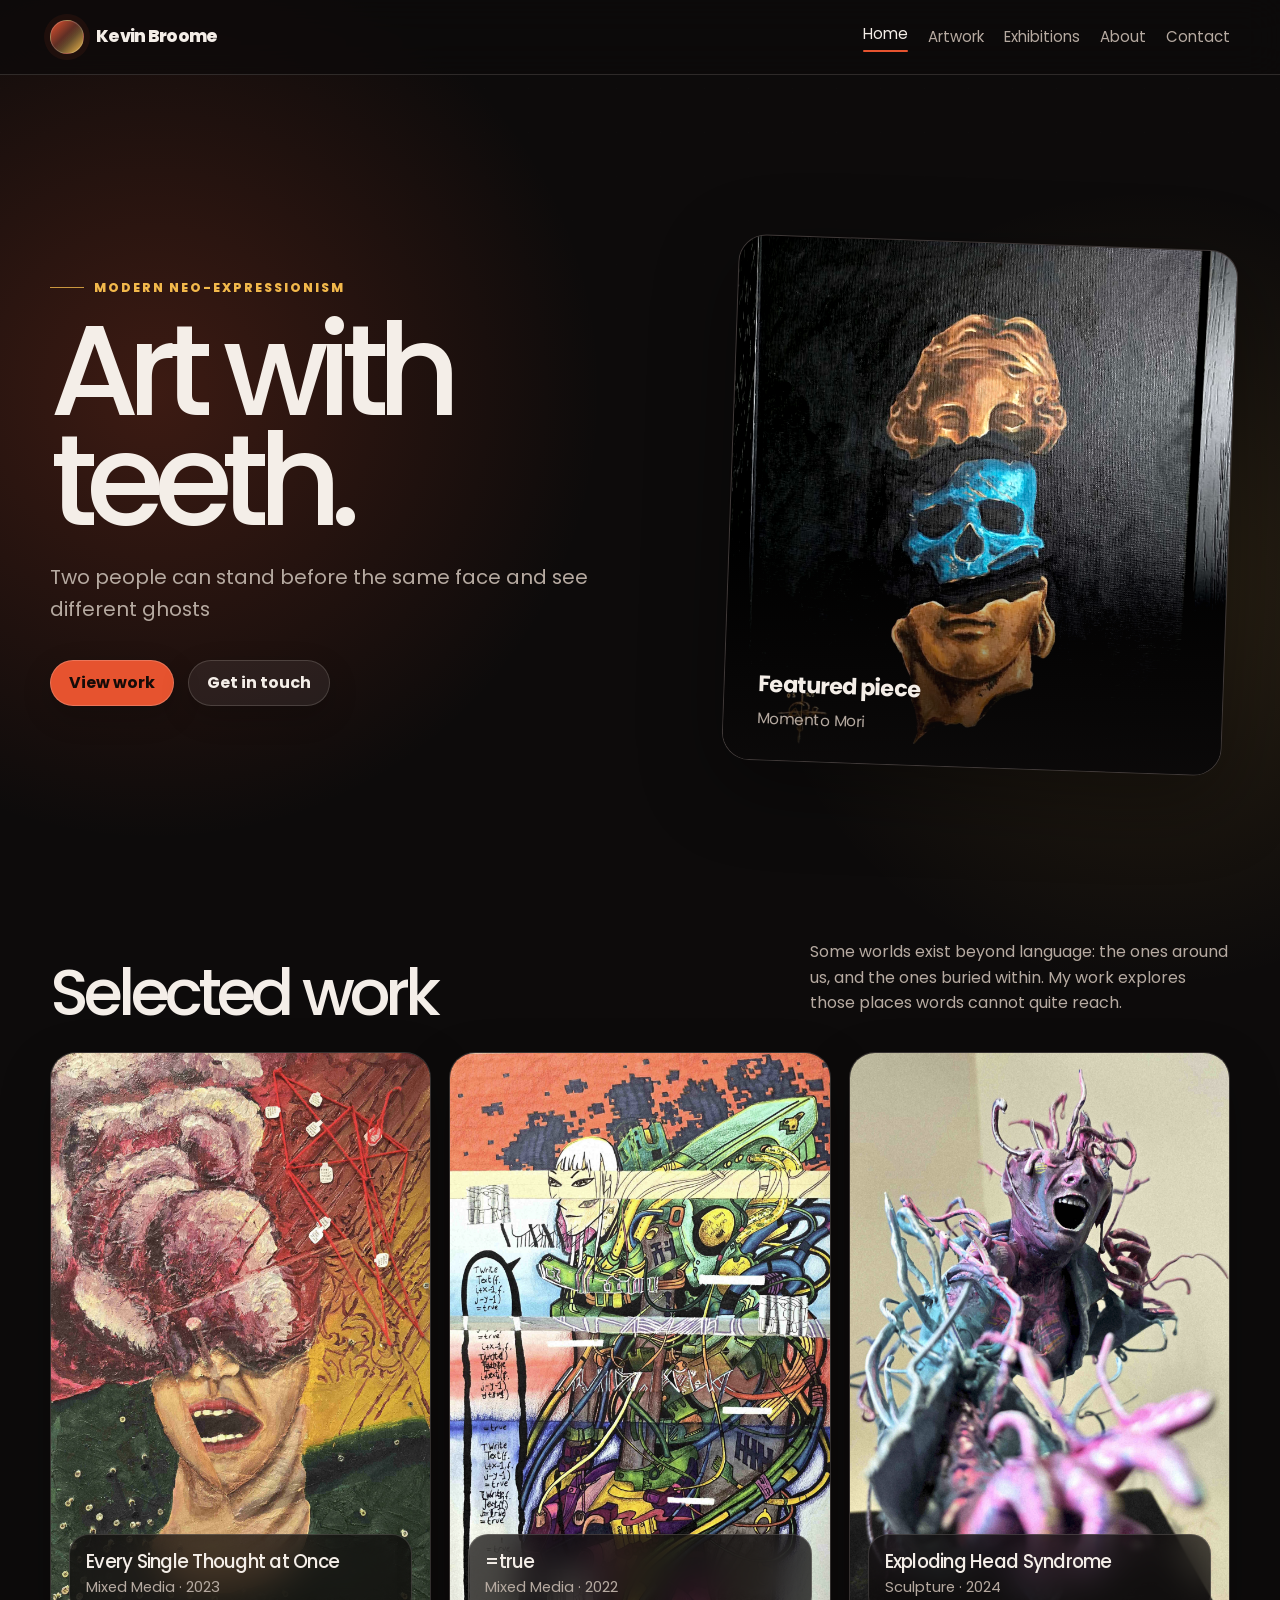
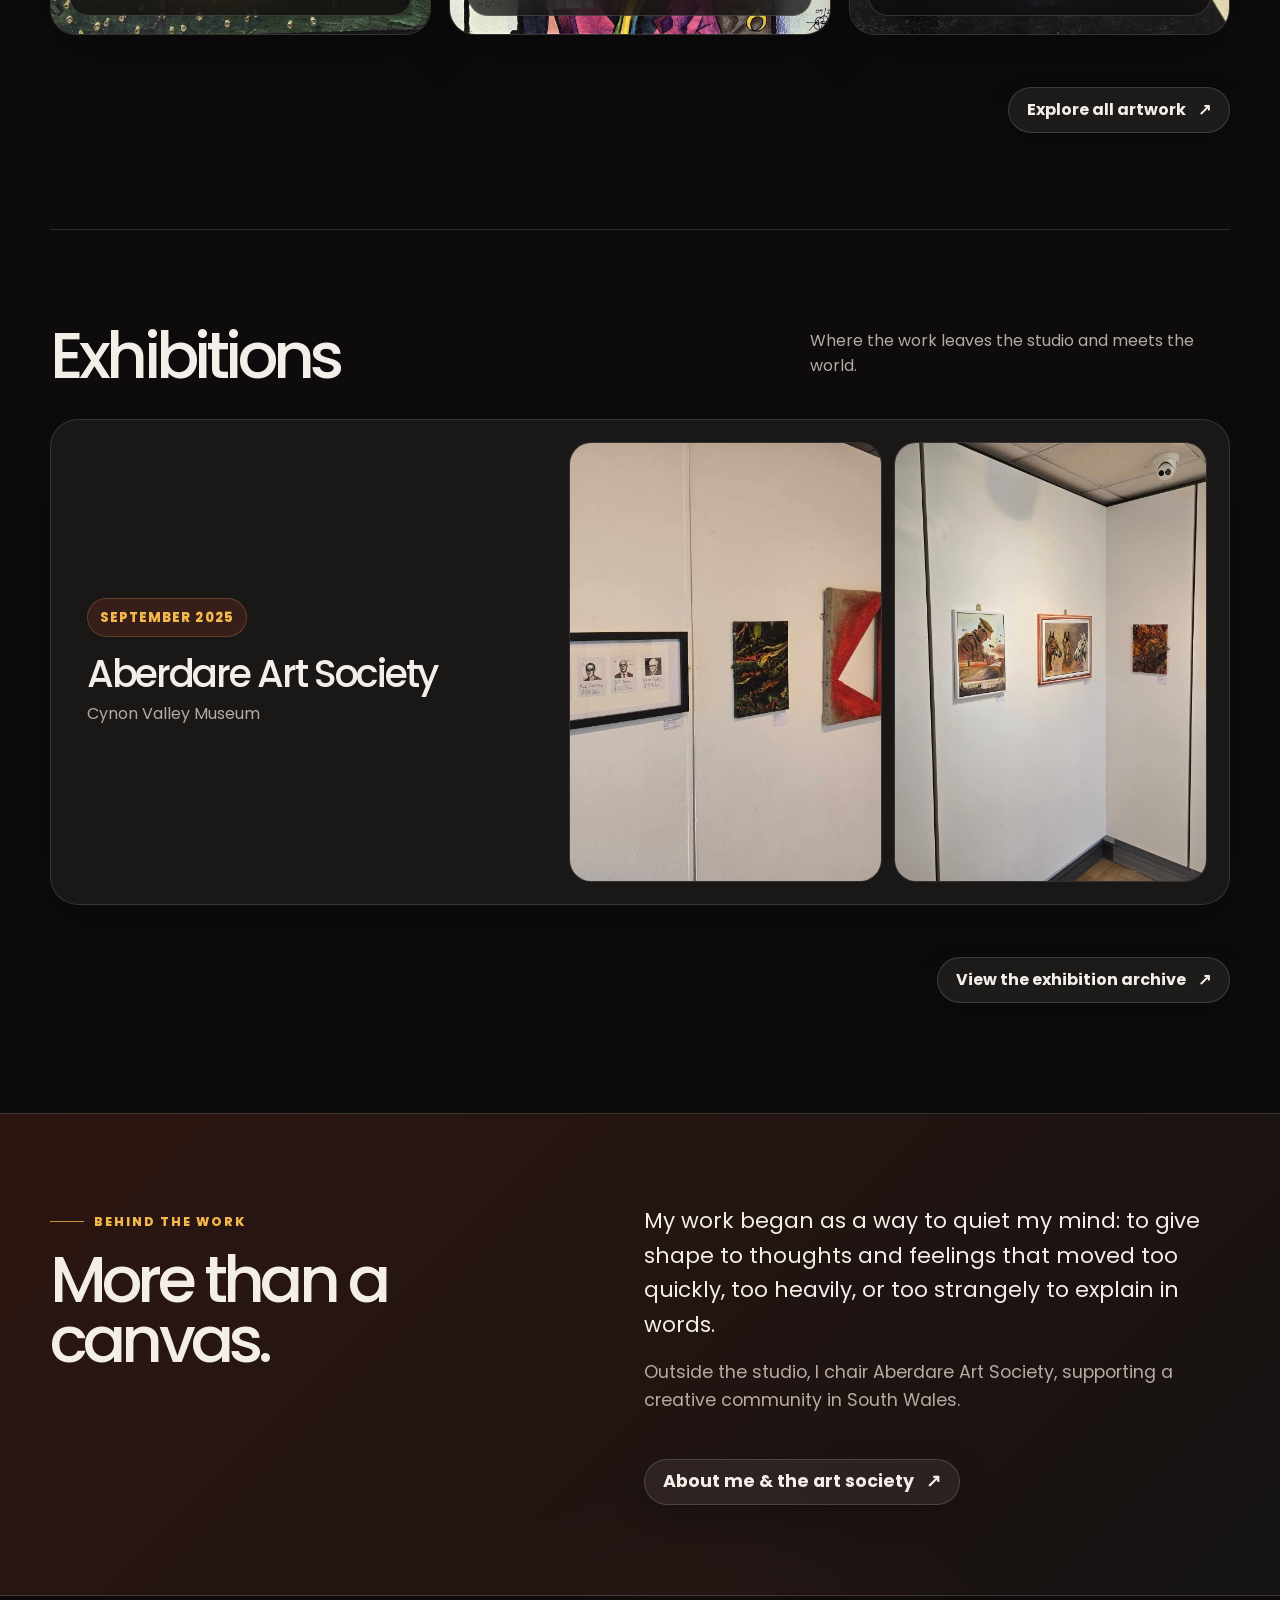
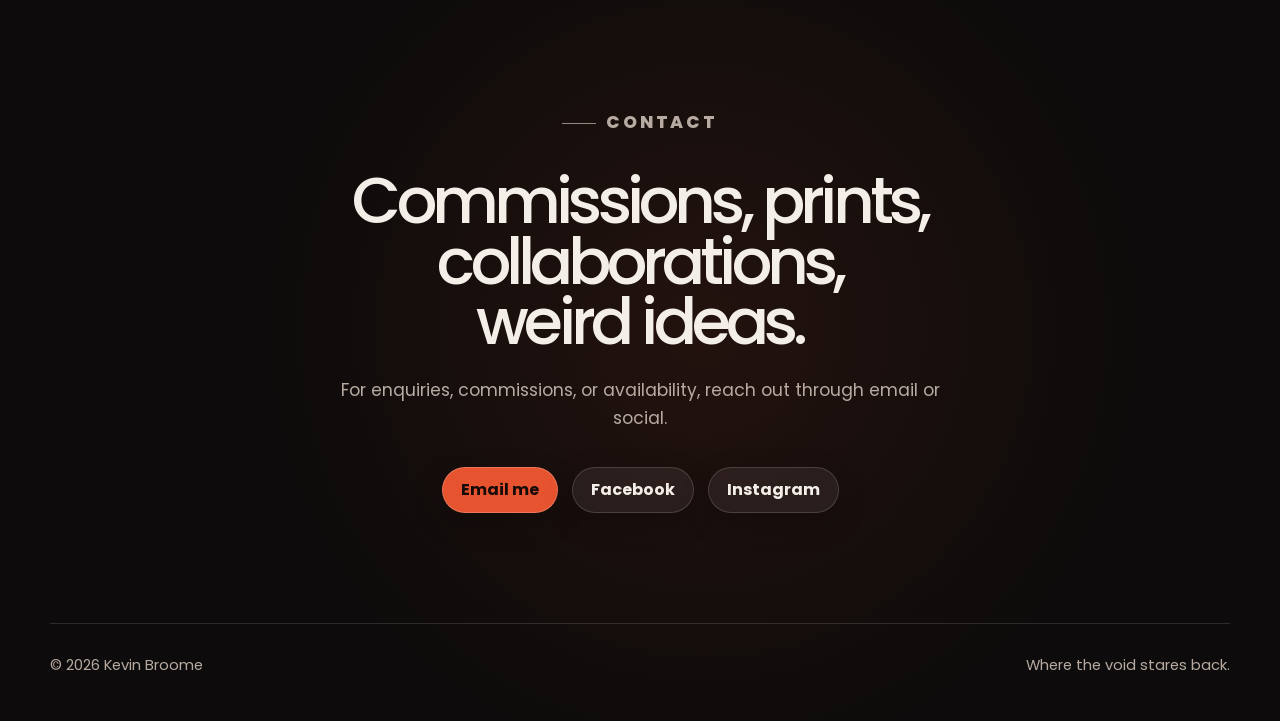
==== commit fc6b444e: "artwork update" ====
--- a/index.html
+++ b/index.html
@@ -31,9 +31,6 @@
           <span class="brand-mark" aria-hidden="true"></span>
           <span>Kevin Broome</span>
         </a>
-        <button class="menu-toggle" type="button" aria-controls="primary-navigation" aria-expanded="false" aria-label="Open navigation menu">
-          <span></span><span></span><span></span>
-        </button>
         <div class="nav-links" id="primary-navigation">
           <a href="index.html" aria-current="page">Home</a>
           <a href="artwork.html">Artwork</a>
--- a/styles.css
+++ b/styles.css
@@ -863,10 +863,23 @@
 /* =========================
    Multi-page navigation and shared layouts
 ========================= */
-.skip-link {
-  position: absolute;
+/* This accessibility shortcut is invisible until a keyboard user tabs to it. */
+.skip-link:not(:focus-visible) {
+  position: fixed;
+  width: 1px;
+  height: 1px;
+  padding: 0;
+  margin: -1px;
+  overflow: hidden;
+  clip-path: inset(50%);
+  white-space: nowrap;
+  border: 0;
+}
+
+.skip-link:focus-visible {
+  position: fixed;
+  top: 12px;
   left: 16px;
-  top: -80px;
   z-index: 9999;
   padding: 12px 18px;
   background: var(--accent);
@@ -874,8 +887,6 @@
   border-radius: 12px;
   font-weight: 800;
 }
-
-.skip-link:focus { top: 12px; }
 
 .nav { position: relative; }
 
@@ -892,8 +903,6 @@
   border-radius: 2px;
 }
 
-.menu-toggle { display: none; }
-
 .page-hero {
   padding: clamp(68px, 10vw, 132px) 0 72px;
 }
@@ -913,13 +922,13 @@
 
 .page-hero .hero-actions { margin-top: 30px; }
 
-.home-work { padding-top: 38px; }
+.home-work { padding: 38px 0 96px; }
 .home-gallery { padding-bottom: 0; }
 .home-gallery .work-card { min-height: 400px; }
-.section-end { display: flex; justify-content: flex-end; margin-top: 28px; }
+.section-end { display: flex; justify-content: flex-end; margin-top: 52px; }
 .section-end .button { gap: 12px; }
 
-.home-exhibitions { padding: 118px 0; }
+.home-exhibitions { padding: 96px 0 110px; border-top: 1px solid var(--line); }
 .home-exhibitions .exhibition-list { margin-top: 32px; }
 
 .home-about {
@@ -946,15 +955,16 @@
 
 .home-about-copy p { color: var(--muted); }
 .home-about-copy p:first-child { color: var(--text); font-size: 1.35rem; }
-.home-about-copy .button { margin-top: 14px; gap: 12px; }
-
-.portfolio-section .gallery { padding-bottom: 70px; }
+.home-about-copy .button { margin-top: 28px; gap: 12px; }
+
+.portfolio-section .gallery { padding-bottom: 76px; }
 .exhibitions-page { padding-top: 0; }
-.about-page-section { padding: 16px 0 110px; border-top: 0; }
+.about-page-section { padding: 46px 0 110px; border-top: 0; }
 
 .page-cta {
   text-align: center;
-  padding: 50px 0 110px;
+  padding: 90px 0 110px;
+  border-top: 1px solid var(--line);
 }
 .page-cta h2 { margin-bottom: 20px; }
 .page-cta p:not(.eyebrow) { margin: 0 auto 28px; max-width: 590px; color: var(--muted); }
@@ -965,59 +975,50 @@
   outline-offset: 4px;
 }
 
-/* Preserve the existing design while making navigation usable on phones. */
+/* Keep all navigation links visible on smaller screens, without an extra menu button. */
 @media (max-width: 900px) {
-  .menu-toggle {
+  .nav {
+    flex-wrap: wrap;
+    justify-content: flex-start;
+    padding: 13px 0;
+    gap: 9px 0;
+  }
+
+  .nav-links {
     display: flex;
-    width: 44px;
-    height: 44px;
-    padding: 11px;
-    margin-left: auto;
-    flex-direction: column;
-    justify-content: space-around;
-    border: 1px solid var(--line);
-    border-radius: 12px;
-    background: var(--bg-soft);
-    cursor: pointer;
-  }
-  .menu-toggle span { display: block; height: 2px; border-radius: 2px; background: var(--text); }
-  .nav-links {
-    display: none;
-    position: absolute;
-    top: calc(100% - 1px);
-    left: 0;
-    right: 0;
-    z-index: 20;
-    padding: 16px;
-    flex-direction: column;
-    align-items: stretch;
-    gap: 2px;
-    border: 1px solid var(--line);
-    border-radius: 0 0 18px 18px;
-    background: #171313;
-    box-shadow: var(--shadow);
-  }
-  .nav-links.is-open { display: flex; }
-  .nav-links a { display: block; padding: 12px 10px; }
-  .nav-links a[aria-current="page"]::after { display: none; }
+    flex-basis: 100%;
+    flex-wrap: wrap;
+    align-items: center;
+    gap: 6px 22px;
+    font-size: 0.87rem;
+  }
+
+  .nav-links a {
+    display: inline-flex;
+    align-items: center;
+    min-height: 34px;
+  }
+
   .home-about-inner { grid-template-columns: 1fr; gap: 30px; }
   .home-gallery .work-card { min-height: 420px; }
-  .home-exhibitions { padding: 85px 0; }
-  .page-hero { padding: 72px 0 55px; }
+  .home-exhibitions { padding: 82px 0 94px; }
+  .page-hero { padding: 72px 0 58px; }
 }
 
 @media (max-width: 560px) {
-  .home-work { padding-top: 10px; }
+  .home-work { padding: 22px 0 76px; }
   .home-gallery .work-card { min-height: 340px; }
-  .section-end { justify-content: stretch; }
+  .section-end { justify-content: stretch; margin-top: 36px; }
   .section-end .button { width: 100%; }
-  .home-about { padding: 70px 0; }
+  .home-about { padding: 76px 0; }
+  .home-exhibitions { padding: 76px 0 84px; }
+  .nav-links { gap: 2px 16px; font-size: 0.82rem; }
   .home-about-copy p:first-child { font-size: 1.15rem; }
   .page-hero h1 { font-size: clamp(3.6rem, 14vw, 5.2rem); }
-  .page-hero { padding: 66px 0 46px; }
-  .portfolio-section .gallery { padding-bottom: 42px; }
-  .about-page-section { padding-bottom: 74px; }
-  .page-cta { padding: 50px 0 75px; }
+  .page-hero { padding: 66px 0 52px; }
+  .portfolio-section .gallery { padding-bottom: 56px; }
+  .about-page-section { padding: 32px 0 80px; }
+  .page-cta { padding: 76px 0 84px; }
 }
 
 @media (prefers-reduced-motion: reduce) {
@@ -1027,3 +1028,44 @@
 
 /* Keep anchor destinations visible below the sticky header. */
 section[id] { scroll-margin-top: 96px; }
+
+@media (max-width: 900px) { section[id] { scroll-margin-top: 135px; } }
+
+
+/* Artwork page only: let paintings keep their real proportions.
+   The homepage retains its original three-card grid. */
+.full-gallery {
+  display: block;
+  columns: 3 260px;
+  column-gap: 18px;
+  padding-bottom: 0;
+}
+
+.full-gallery .work-card {
+  display: inline-block;
+  vertical-align: top;
+  break-inside: avoid;
+  width: 100%;
+  min-height: 0;
+  margin: 0 0 18px;
+}
+
+.full-gallery .lightbox-trigger {
+  height: auto;
+}
+
+.full-gallery .work-card img {
+  display: block;
+  width: 100%;
+  height: auto;
+  object-fit: contain;
+}
+
+@media (max-width: 900px) {
+  .full-gallery { columns: 2 260px; }
+}
+
+@media (max-width: 560px) {
+  .full-gallery { columns: 1; }
+  .full-gallery .work-card { margin-bottom: 14px; }
+}
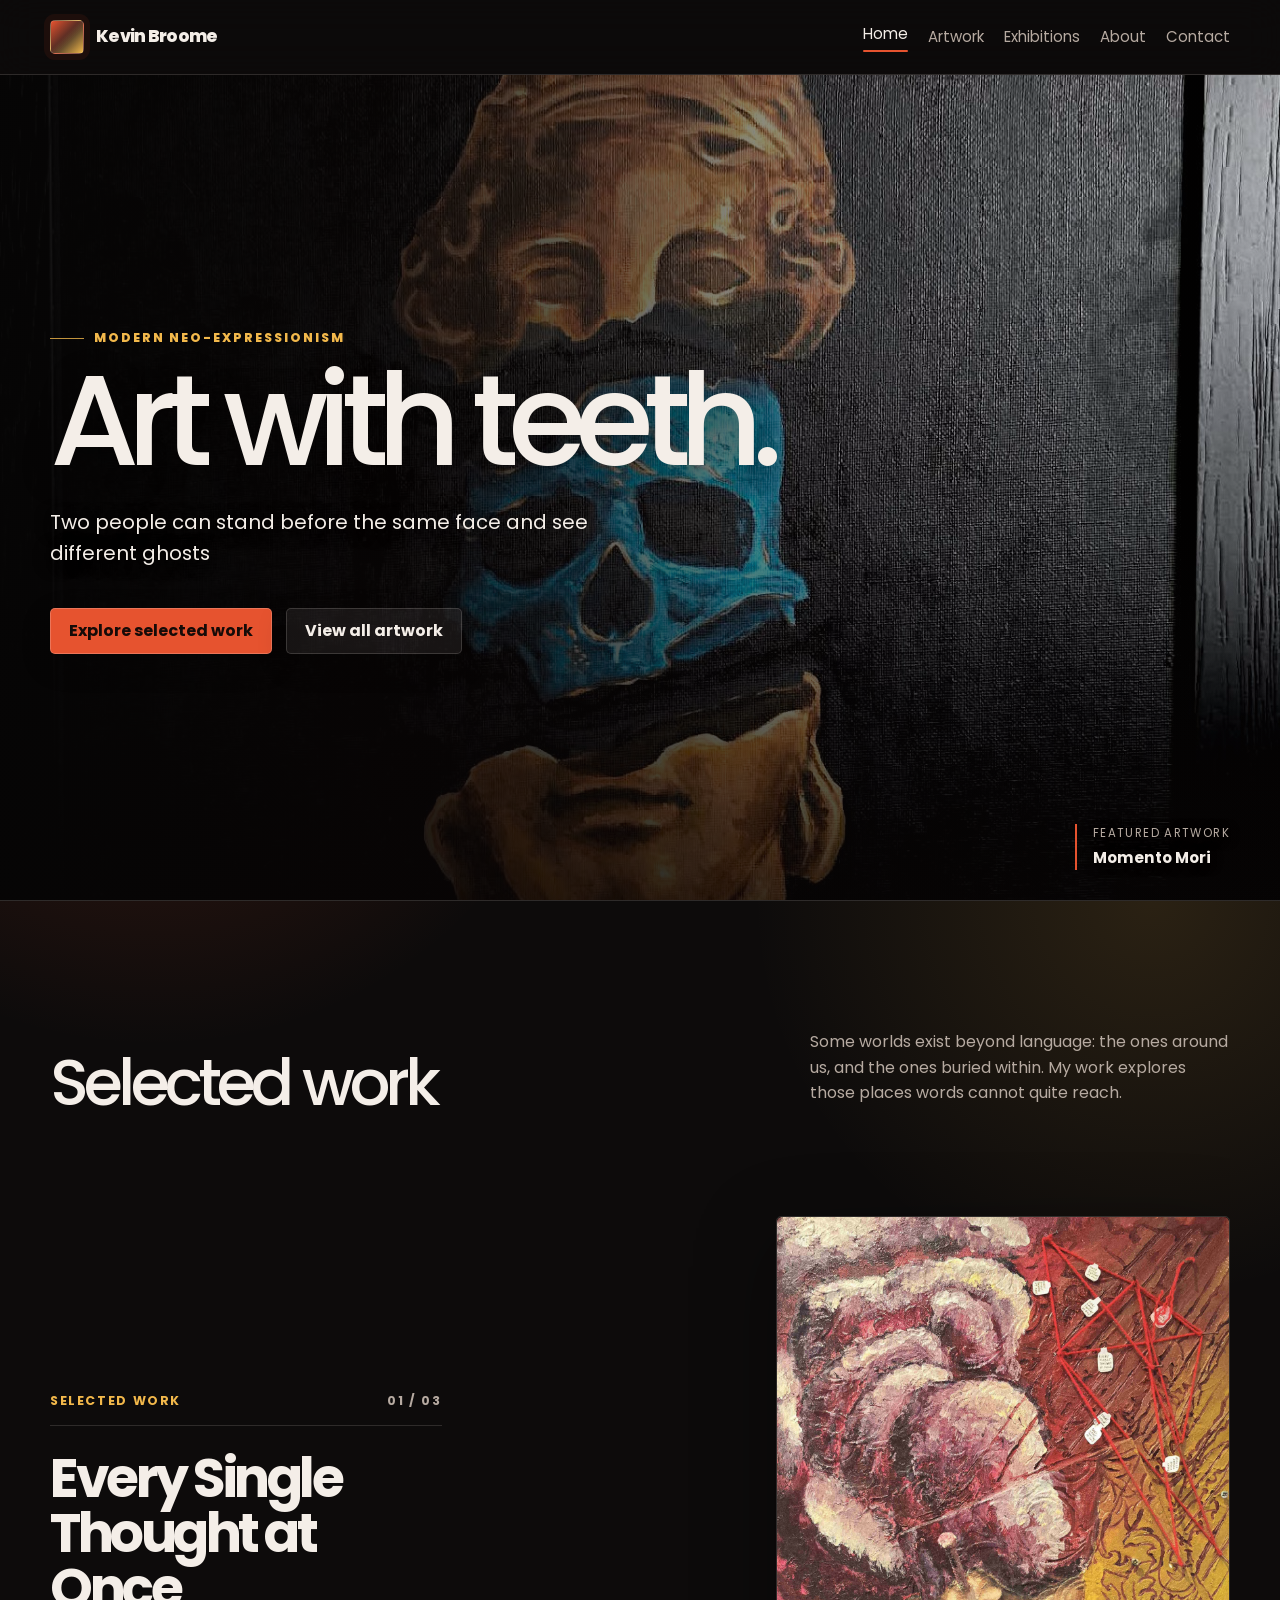
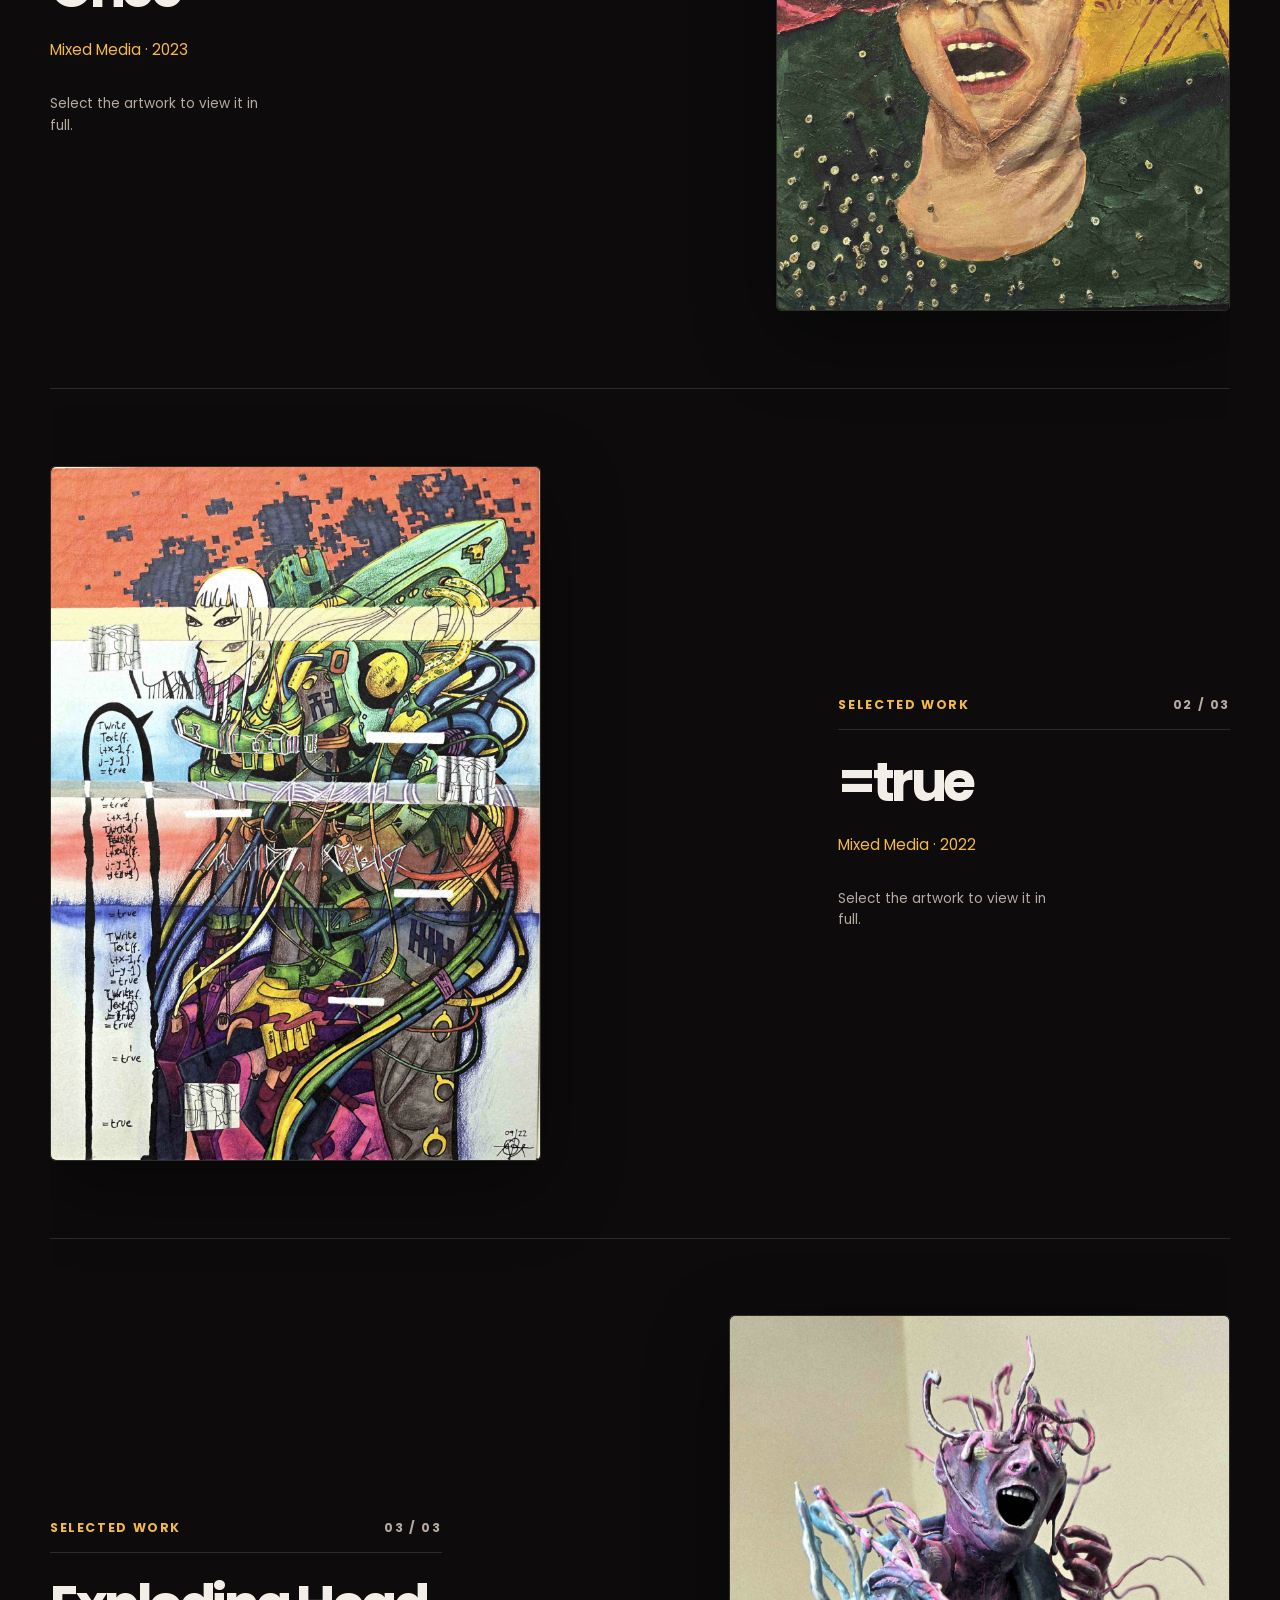
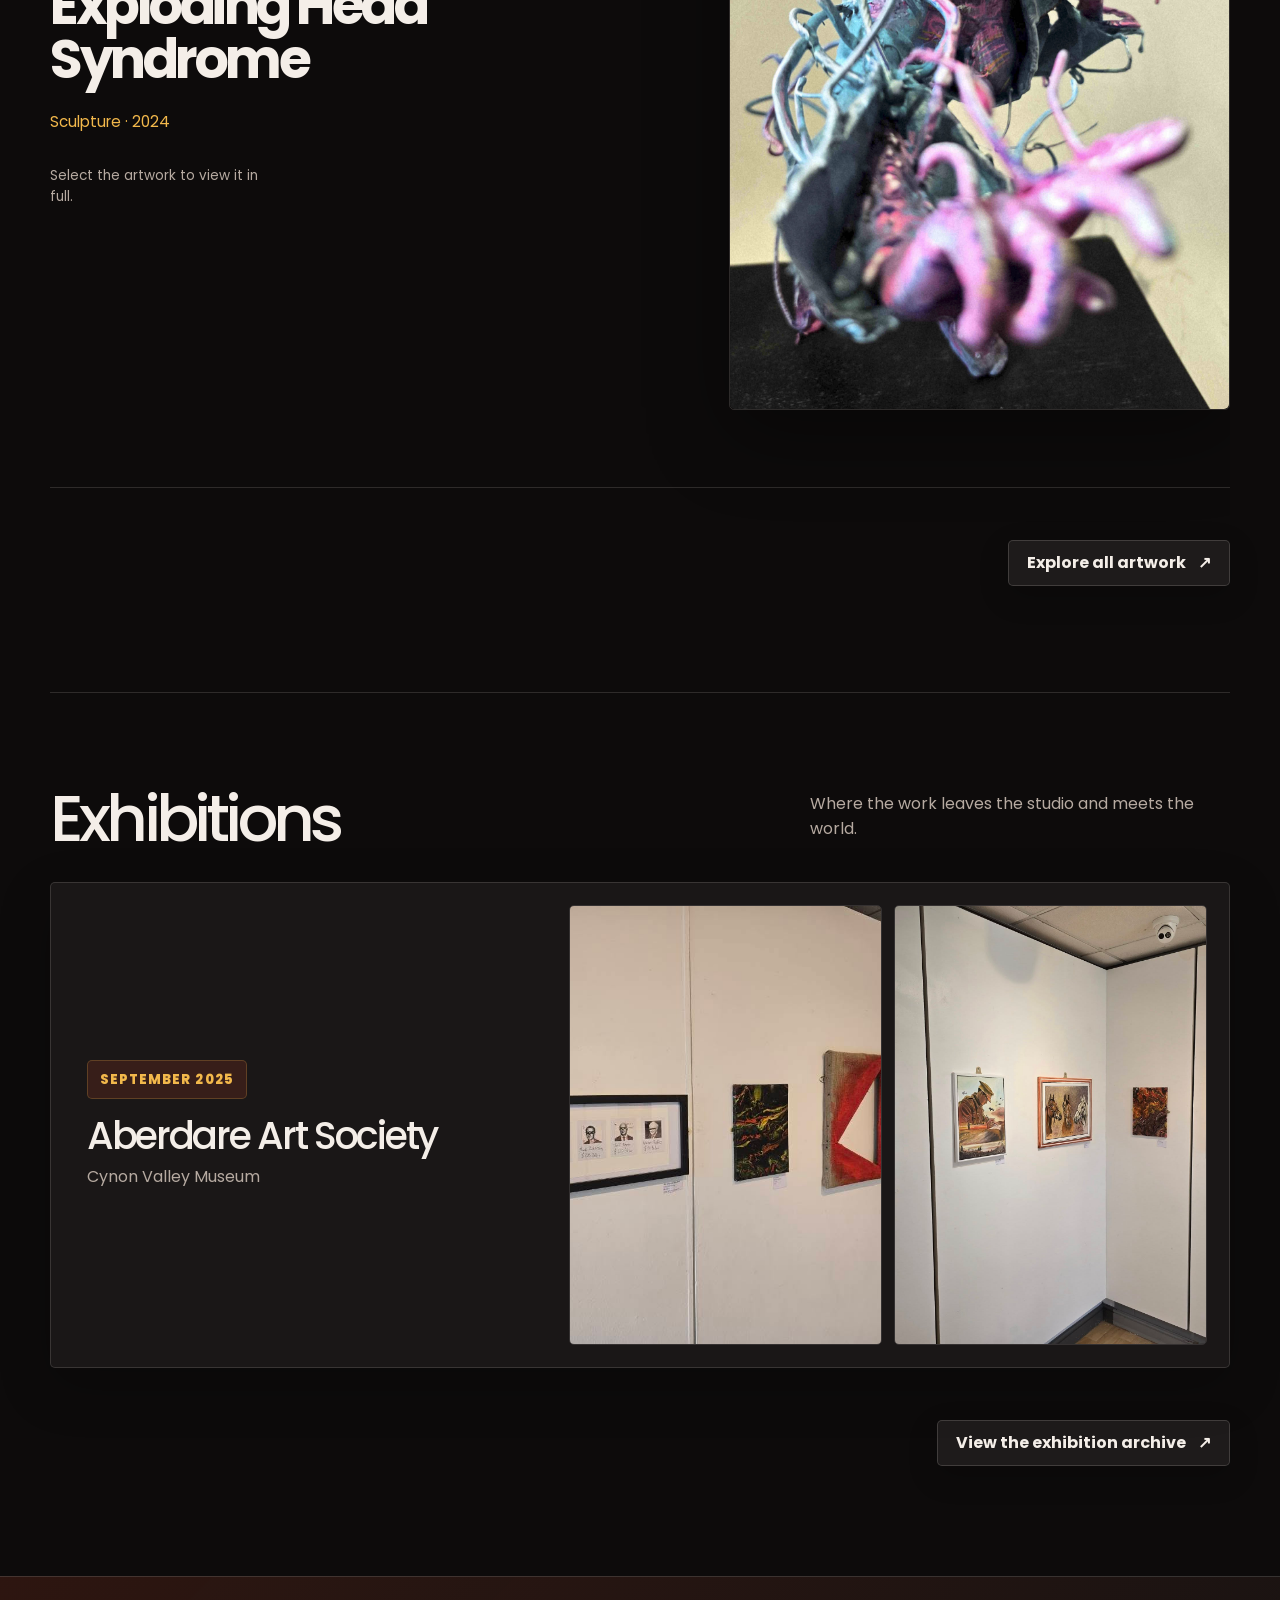
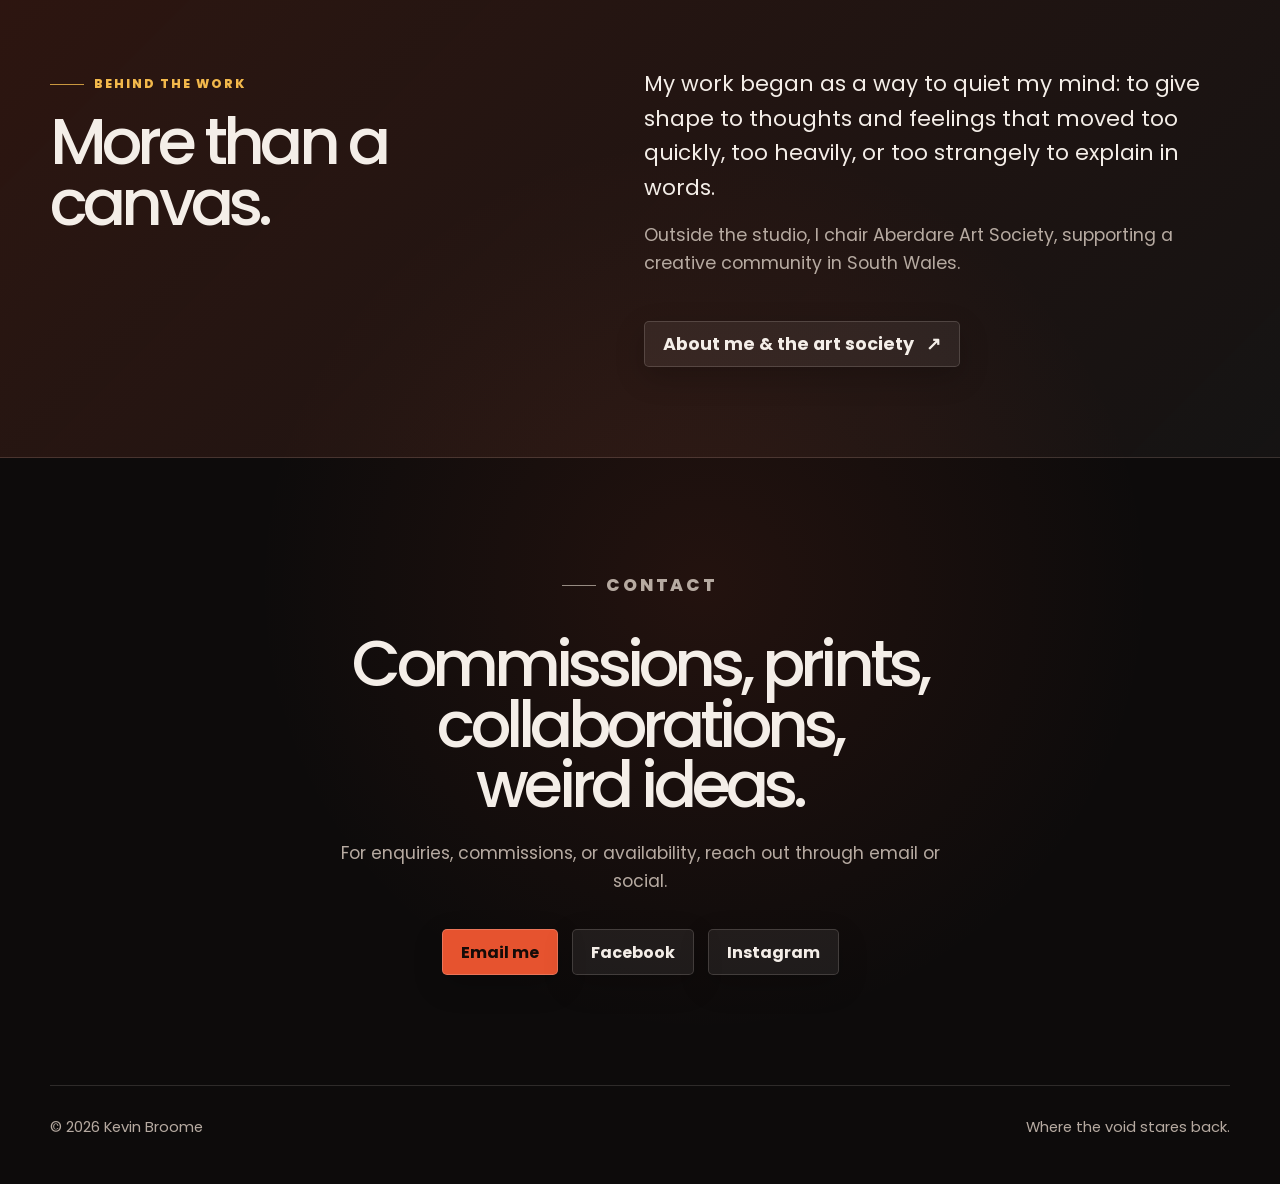
==== commit f4fe4ea9: "tweaks" ====
--- a/index.html
+++ b/index.html
@@ -41,65 +41,75 @@
       </nav>
     </header>
     <main id="main-content">
-      <section aria-labelledby="hero-title" class="page-section hero">
-      <div>
-      <p class="eyebrow">Modern neo-expressionism</p>
-      <h1 id="hero-title">Art with teeth.</h1>
-      <p class="hero-copy">
-                  Two people can stand before the same face and see different ghosts
-                </p>
-      <div class="hero-actions">
-      <a class="button primary" href="artwork.html">View work</a>
-      <a class="button" href="#contact">Get in touch</a>
-      </div>
-      </div>
-      <div aria-label="Featured artwork" class="hero-art">
-      <article class="feature-card">
-      <img alt="Momento Mori, featured artwork by Kevin Broome" fetchpriority="high" src="images/momento_mori.jpg"/>
-      <div class="feature-label">
-      <strong>Featured piece</strong>
-      <span>Momento Mori</span>
-      </div>
-      </article>
-      <div class="floating-note">
-      <b>Digital portfolio</b><br/>
-                  Selected works, studies, commissions, and the occasional beautiful
-                  accident.
-                </div>
-      </div>
+      <section aria-labelledby="hero-title" class="hero-fullbleed">
+        <img class="hero-background" src="images/momento_mori.jpg" alt="Momento Mori, artwork by Kevin Broome" fetchpriority="high" />
+        <div class="page-section hero-content">
+          <p class="eyebrow">Modern neo-expressionism</p>
+          <h1 id="hero-title">Art with teeth.</h1>
+          <p class="hero-copy">Two people can stand before the same face and see different ghosts</p>
+          <div class="hero-actions">
+            <a class="button primary" href="#work">Explore selected work</a>
+            <a class="button" href="artwork.html">View all artwork</a>
+          </div>
+        </div>
+        <div class="hero-image-credit"><span>Featured artwork</span><strong>Momento Mori</strong></div>
       </section>
       <section id="work" class="page-section home-work" aria-labelledby="home-work-title">
         <div class="section-heading">
           <h2 id="home-work-title">Selected work</h2>
           <p>Some worlds exist beyond language: the ones around us, and the ones buried within. My work explores those places words cannot quite reach.</p>
         </div>
-        <div class="gallery home-gallery">
-          <article class="work-card small">
-          <button aria-label="Open Every Single Thought at Once in lightbox" class="lightbox-trigger" data-full="images/every_single_thought_at_once.jpg" data-meta="Mixed Media · 2023" data-title="Every Single Thought at Once" type="button">
-          <img alt="Every Single Thought at Once" loading="lazy" src="images/every_single_thought_at_once.jpg"/>
-          <div class="work-info">
-          <h3>Every Single Thought at Once</h3>
-          <p>Mixed Media · 2023</p>
-          </div>
-          </button>
+        <div class="showcase-list">
+          <article class="showcase-item showcase--right">
+            <div class="showcase-copy">
+              <p class="showcase-number">Selected work <span>01 / 03</span></p>
+              <h3>Every Single Thought at Once</h3>
+              <p class="showcase-meta">Mixed Media · 2023</p>
+              <p class="showcase-hint">Select the artwork to view it in full.</p>
+            </div>
+            <div class="showcase-art">
+              <button class="lightbox-trigger showcase-image" type="button"
+                data-full="images/every_single_thought_at_once.jpg"
+                data-title="Every Single Thought at Once"
+                data-meta="Mixed Media · 2023"
+                aria-label="Open Every Single Thought at Once in lightbox">
+                <img src="images/every_single_thought_at_once.jpg" alt="Every Single Thought at Once" loading="lazy" />
+              </button>
+            </div>
           </article>
-          <article class="work-card small">
-          <button aria-label="Open =true in lightbox" class="lightbox-trigger" data-full="images/equals_true.jpg" data-meta="Mixed Media · 2022" data-title="=true" type="button">
-          <img alt="=true" loading="lazy" src="images/equals_true.jpg"/>
-          <div class="work-info">
-          <h3>=true</h3>
-          <p>Mixed Media · 2022</p>
-          </div>
-          </button>
+          <article class="showcase-item showcase--left">
+            <div class="showcase-copy">
+              <p class="showcase-number">Selected work <span>02 / 03</span></p>
+              <h3>=true</h3>
+              <p class="showcase-meta">Mixed Media · 2022</p>
+              <p class="showcase-hint">Select the artwork to view it in full.</p>
+            </div>
+            <div class="showcase-art">
+              <button class="lightbox-trigger showcase-image" type="button"
+                data-full="images/equals_true.jpg"
+                data-title="=true"
+                data-meta="Mixed Media · 2022"
+                aria-label="Open =true in lightbox">
+                <img src="images/equals_true.jpg" alt="=true" loading="lazy" />
+              </button>
+            </div>
           </article>
-          <article class="work-card small">
-          <button aria-label="Open Exploding Head Syndrome in lightbox" class="lightbox-trigger" data-full="images/exploding_head_syndrome.jpg" data-meta="Sculpture · 2024" data-title="Exploding Head Syndrome" type="button">
-          <img alt="Exploding Head Syndrome" loading="lazy" src="images/exploding_head_syndrome.jpg"/>
-          <div class="work-info">
-          <h3>Exploding Head Syndrome</h3>
-          <p>Sculpture · 2024</p>
-          </div>
-          </button>
+          <article class="showcase-item showcase--right">
+            <div class="showcase-copy">
+              <p class="showcase-number">Selected work <span>03 / 03</span></p>
+              <h3>Exploding Head Syndrome</h3>
+              <p class="showcase-meta">Sculpture · 2024</p>
+              <p class="showcase-hint">Select the artwork to view it in full.</p>
+            </div>
+            <div class="showcase-art">
+              <button class="lightbox-trigger showcase-image" type="button"
+                data-full="images/exploding_head_syndrome.jpg"
+                data-title="Exploding Head Syndrome"
+                data-meta="Sculpture · 2024"
+                aria-label="Open Exploding Head Syndrome in lightbox">
+                <img src="images/exploding_head_syndrome.jpg" alt="Exploding Head Syndrome" loading="lazy" />
+              </button>
+            </div>
           </article>
         </div>
         <div class="section-end">
--- a/styles.css
+++ b/styles.css
@@ -8,7 +8,7 @@
   --accent-2: #f2b84b;
   --line: rgba(244, 238, 232, 0.14);
   --shadow: 0 24px 80px rgba(0, 0, 0, 0.38);
-  --radius: 28px;
+  --radius: 5px;
   --max-width: 1180px;
 }
 
@@ -98,7 +98,7 @@
 .brand-mark {
   width: 34px;
   height: 34px;
-  border-radius: 50%;
+  border-radius: 5px;
   background:
     linear-gradient(135deg, var(--accent), transparent 62%),
     linear-gradient(315deg, var(--accent-2), transparent 56%), #2b2020;
@@ -128,7 +128,7 @@
   justify-content: center;
   min-height: 46px;
   padding: 0 18px;
-  border-radius: 999px;
+  border-radius: 5px;
   border: 1px solid rgba(244, 238, 232, 0.16);
   background: rgba(244, 238, 232, 0.07);
   color: var(--text);
@@ -307,7 +307,7 @@
 .work-card {
   position: relative;
   min-height: 360px;
-  border-radius: 26px;
+  border-radius: 5px;
   overflow: hidden;
   background: var(--bg-soft);
   border: 1px solid var(--line);
@@ -346,7 +346,7 @@
   position: absolute;
   inset: auto 18px 18px 18px;
   padding: 16px;
-  border-radius: 20px;
+  border-radius: 5px;
   background: rgba(13, 11, 11, 0.72);
   border: 1px solid rgba(244, 238, 232, 0.16);
   backdrop-filter: blur(18px);
@@ -412,7 +412,7 @@
   width: fit-content;
   margin-bottom: 18px;
   padding: 8px 12px;
-  border-radius: 999px;
+  border-radius: 5px;
   background: rgba(230, 83, 47, 0.14);
   color: var(--accent-2);
   border: 1px solid rgba(242, 184, 75, 0.22);
@@ -457,7 +457,7 @@
   min-width: 0;
   min-height: 0;
   object-fit: cover;
-  border-radius: 22px;
+  border-radius: 5px;
   border: 1px solid rgba(244, 238, 232, 0.12);
   overflow: hidden;
 }
@@ -793,7 +793,7 @@
   width: 100%;
   max-height: 76vh;
   object-fit: contain;
-  border-radius: 22px;
+  border-radius: 5px;
   border: 1px solid rgba(244, 238, 232, 0.18);
   box-shadow: 0 30px 90px rgba(0, 0, 0, 0.55);
   background: rgba(244, 238, 232, 0.04);
@@ -801,7 +801,7 @@
 
 .lightbox-caption {
   padding: 16px 18px;
-  border-radius: 20px;
+  border-radius: 5px;
   background: rgba(13, 11, 11, 0.72);
   border: 1px solid rgba(244, 238, 232, 0.14);
   backdrop-filter: blur(18px);
@@ -826,7 +826,7 @@
   width: 44px;
   height: 44px;
   border: 1px solid rgba(244, 238, 232, 0.2);
-  border-radius: 999px;
+  border-radius: 5px;
   background: var(--accent);
   color: #160b08;
   font-size: 2rem;
@@ -855,7 +855,7 @@
 
   .lightbox-image {
     max-height: 70vh;
-    border-radius: 18px;
+    border-radius: 5px;
   }
 }
 
@@ -884,7 +884,7 @@
   padding: 12px 18px;
   background: var(--accent);
   color: #160b08;
-  border-radius: 12px;
+  border-radius: 5px;
   font-weight: 800;
 }
 
@@ -900,7 +900,7 @@
   height: 2px;
   margin-top: 3px;
   background: var(--accent);
-  border-radius: 2px;
+  border-radius: 5px;
 }
 
 .page-hero {
@@ -1069,3 +1069,223 @@
   .full-gallery { columns: 1; }
   .full-gallery .work-card { margin-bottom: 14px; }
 }
+
+
+/* =========================
+   Homepage: full-bleed Momento Mori hero
+   The artwork is an actual <img>, not an inaccessible CSS-only background.
+========================= */
+.hero-fullbleed {
+  isolation: isolate;
+  position: relative;
+  display: flex;
+  align-items: center;
+  width: 100%;
+  min-height: clamp(620px, calc(100svh - 74px), 950px);
+  overflow: hidden;
+  background: var(--bg);
+  border-bottom: 1px solid var(--line);
+}
+
+.hero-background {
+  position: absolute;
+  inset: 0;
+  z-index: -2;
+  width: 100%;
+  height: 100%;
+  object-fit: cover;
+  object-position: 50% 49%;
+}
+
+.hero-fullbleed::before {
+  content: "";
+  position: absolute;
+  inset: 0;
+  z-index: -1;
+  background:
+    linear-gradient(90deg, rgba(6, 5, 5, .96) 0%, rgba(8, 5, 5, .84) 28%, rgba(8, 5, 5, .45) 61%, rgba(8, 5, 5, .18) 100%),
+    linear-gradient(0deg, rgba(8, 5, 5, .65), transparent 45%);
+}
+
+.hero-content {
+  position: relative;
+  z-index: 1;
+  padding: clamp(90px, 11vw, 165px) 0;
+}
+
+.hero-content h1 {
+  max-width: 920px;
+  margin-bottom: 30px;
+  text-wrap: balance;
+  text-shadow: 0 8px 35px rgba(0, 0, 0, .4);
+}
+
+.hero-content .hero-copy {
+  max-width: 540px;
+  color: var(--text);
+  text-shadow: 0 3px 18px rgba(0, 0, 0, .7);
+}
+
+.hero-content .hero-actions { margin-top: 38px; }
+
+.hero-image-credit {
+  position: absolute;
+  right: max(16px, calc((100vw - var(--max-width)) / 2));
+  bottom: 30px;
+  z-index: 1;
+  display: grid;
+  gap: 3px;
+  padding-left: 16px;
+  border-left: 2px solid var(--accent);
+  text-shadow: 0 2px 12px #000;
+}
+.hero-image-credit span {
+  font-size: .72rem;
+  text-transform: uppercase;
+  letter-spacing: .12em;
+  color: var(--muted);
+}
+.hero-image-credit strong { font-size: .95rem; }
+
+/* =========================
+   Homepage: alternating editorial artwork reveals
+   Each image rests left/right of centre, leaving the other side for its title.
+========================= */
+.home-work { padding: clamp(88px, 10vw, 132px) 0 106px; }
+.home-work .section-heading { margin-bottom: clamp(52px, 8vw, 110px); }
+
+.showcase-list { overflow-x: clip; }
+
+.showcase-item {
+  display: grid;
+  grid-template-columns: minmax(0, 1fr) minmax(0, 1.85fr);
+  gap: clamp(24px, 5vw, 76px);
+  align-items: center;
+  padding: clamp(46px, 6vw, 88px) 0;
+  border-bottom: 1px solid var(--line);
+}
+.showcase-item:first-child { padding-top: 0; }
+
+.showcase--left {
+  grid-template-columns: minmax(0, 1.85fr) minmax(0, 1fr);
+}
+.showcase--left .showcase-art { grid-column: 1; grid-row: 1; justify-content: flex-start; }
+.showcase--left .showcase-copy { grid-column: 2; grid-row: 1; }
+
+.showcase-copy { align-self: center; min-width: 0; }
+.showcase-number {
+  display: flex;
+  justify-content: space-between;
+  gap: 12px;
+  border-bottom: 1px solid var(--line);
+  padding-bottom: 14px;
+  margin-bottom: 26px;
+  color: var(--accent-2);
+  font-size: .78rem;
+  text-transform: uppercase;
+  font-weight: 700;
+  letter-spacing: .13em;
+}
+.showcase-number span { white-space: nowrap; color: var(--muted); }
+.showcase-copy h3 {
+  max-width: 470px;
+  font-size: clamp(2.15rem, 4.2vw, 4.9rem);
+  font-weight: 700;
+  line-height: 1.02;
+  letter-spacing: -.065em;
+  overflow-wrap: anywhere;
+  margin: 0 0 22px;
+}
+.showcase-meta {
+  color: var(--accent-2);
+  font-size: .95rem;
+  margin-bottom: 30px;
+}
+.showcase-hint {
+  max-width: 220px;
+  color: var(--muted);
+  font-size: .85rem;
+  margin: 0;
+}
+.showcase-art {
+  display: flex;
+  justify-content: flex-end;
+  align-items: center;
+  min-width: 0;
+}
+.showcase-image {
+  flex: 0 1 auto;
+  width: auto;
+  max-width: 100%;
+  height: auto;
+  background: transparent;
+  box-shadow: var(--shadow);
+  border: 1px solid var(--line);
+  border-radius: var(--radius);
+  overflow: hidden;
+}
+.showcase-image img {
+  display: block;
+  width: auto;
+  max-width: 100%;
+  height: min(77svh, 760px);
+  object-fit: contain;
+  border-radius: var(--radius);
+  transition: filter 300ms ease, transform 400ms ease;
+}
+.showcase-image:hover img { filter: brightness(1.07); transform: scale(1.012); }
+
+/* JS adds this class only when IntersectionObserver is supported. */
+.showcase-item.will-reveal .showcase-art,
+.showcase-item.will-reveal .showcase-copy {
+  opacity: 0;
+  transition: transform 950ms cubic-bezier(.16, 1, .3, 1), opacity 850ms ease;
+}
+.showcase-item.will-reveal.showcase--right .showcase-art { transform: translateX(115px); }
+.showcase-item.will-reveal.showcase--left .showcase-art { transform: translateX(-115px); }
+.showcase-item.will-reveal .showcase-copy { transform: translateY(22px); transition-delay: 90ms; }
+.showcase-item.will-reveal.is-visible .showcase-art,
+.showcase-item.will-reveal.is-visible .showcase-copy { opacity: 1; transform: translate(0, 0); }
+
+@media (max-width: 900px) {
+  .hero-fullbleed { min-height: clamp(620px, calc(100svh - 120px), 840px); }
+  .hero-fullbleed::before {
+    background: linear-gradient(90deg, rgba(6, 5, 5, .93), rgba(6, 5, 5, .6) 62%, rgba(6, 5, 5, .3));
+  }
+  .showcase-copy h3 { font-size: clamp(2rem, 4.5vw, 3.4rem); }
+}
+
+@media (max-width: 760px) {
+  .hero-fullbleed { min-height: 660px; }
+  .hero-background { object-position: 55% 45%; }
+  .hero-fullbleed::before {
+    background: linear-gradient(90deg, rgba(6, 5, 5, .88), rgba(6, 5, 5, .4)),
+                linear-gradient(0deg, rgba(6, 5, 5, .9), transparent 75%);
+  }
+  .hero-content { padding: 100px 0 132px; }
+  .hero-content h1 { font-size: clamp(3.65rem, 13vw, 6.5rem); }
+  .hero-image-credit { bottom: 24px; right: 16px; }
+
+  .home-work { padding: 78px 0 88px; }
+  .home-work .section-heading { margin-bottom: 36px; }
+  .showcase-item,
+  .showcase--left { grid-template-columns: minmax(0, 1fr); gap: 24px; padding: 44px 0 58px; }
+  .showcase-item:first-child { padding-top: 0; }
+  .showcase-art,
+  .showcase--left .showcase-art { grid-column: 1; grid-row: 1; justify-content: center; }
+  .showcase-copy,
+  .showcase--left .showcase-copy { grid-column: 1; grid-row: 2; }
+  .showcase-copy h3 { font-size: clamp(2.25rem, 7vw, 3.5rem); }
+  .showcase-image { width: 100%; }
+  .showcase-image img { width: 100%; height: auto; max-height: none; }
+  .showcase-hint { max-width: none; }
+  .showcase-item.will-reveal.showcase--right .showcase-art { transform: translateX(50px); }
+  .showcase-item.will-reveal.showcase--left .showcase-art { transform: translateX(-50px); }
+  .showcase-item.will-reveal.is-visible .showcase-art { transform: none; }
+}
+
+@media (prefers-reduced-motion: reduce) {
+  .showcase-item.will-reveal .showcase-art,
+  .showcase-item.will-reveal .showcase-copy { opacity: 1; transform: none; transition: none; }
+  .showcase-image img { transition: none; }
+}
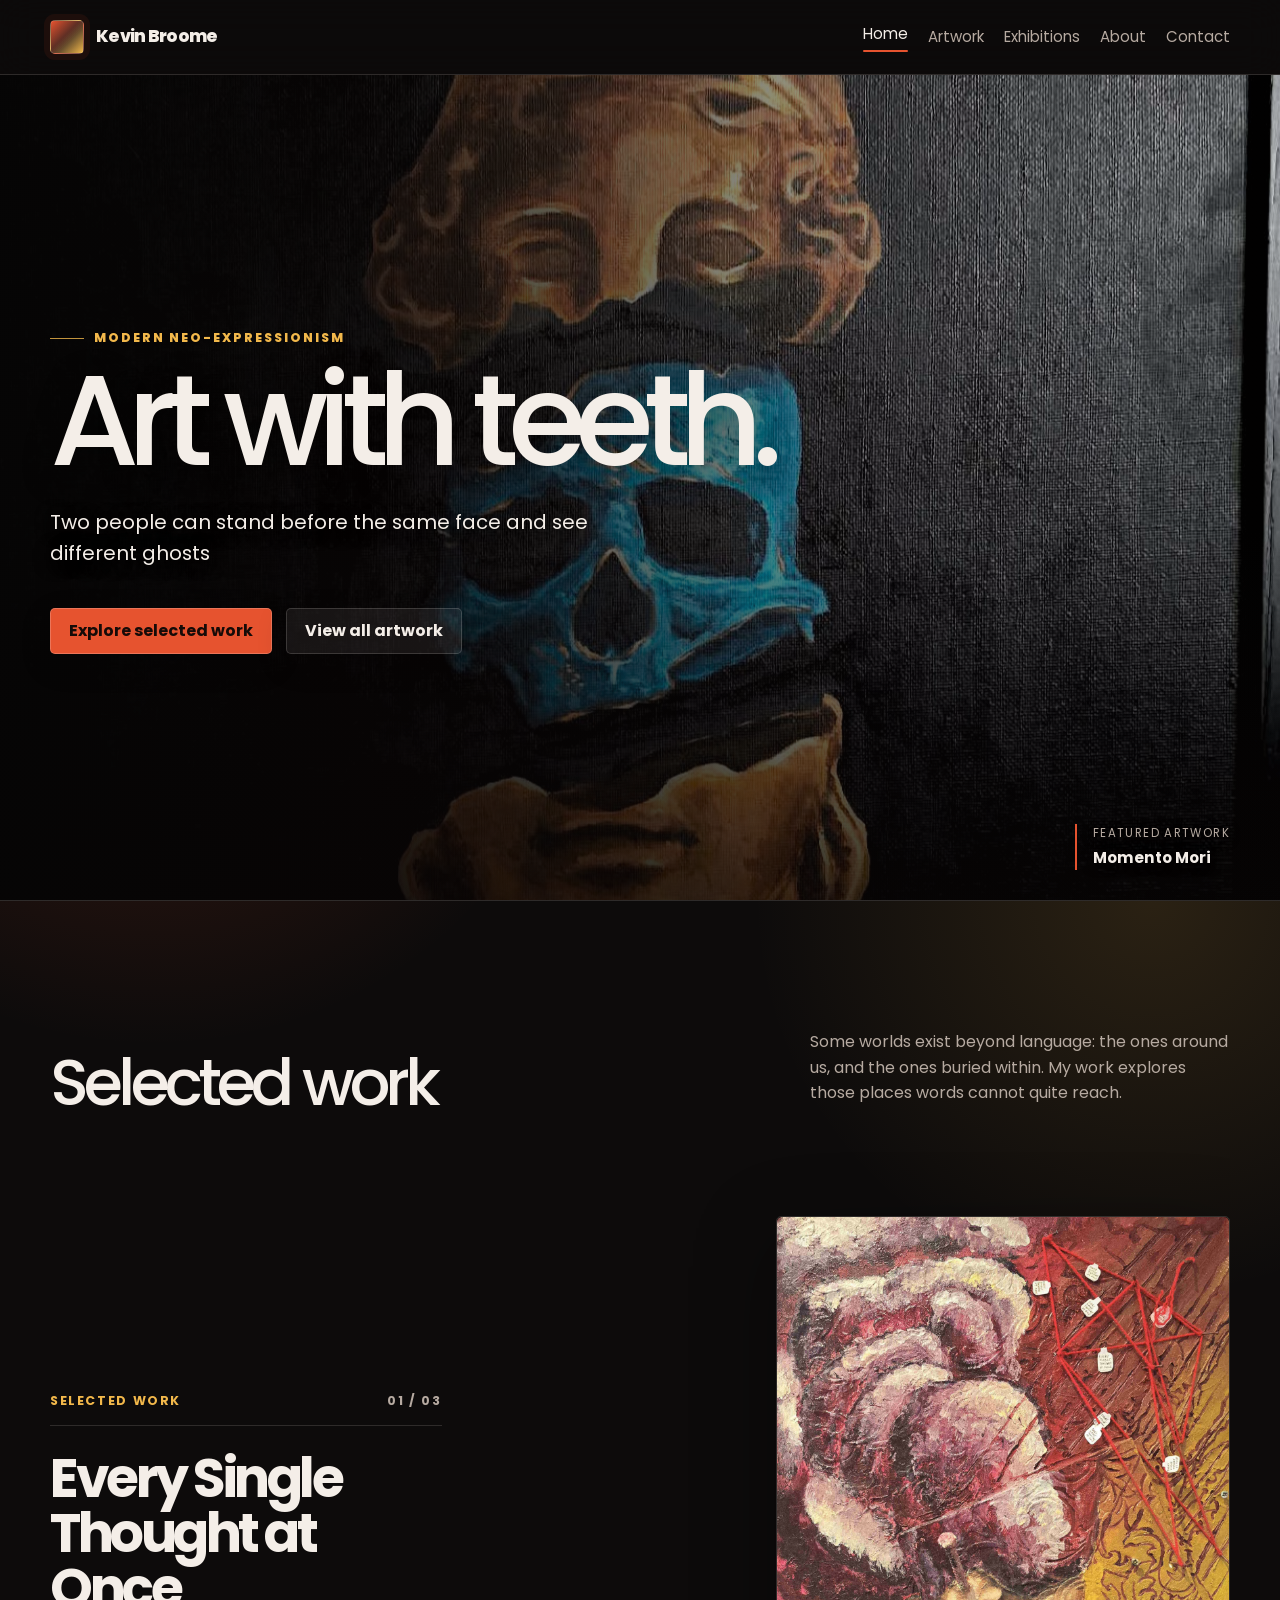
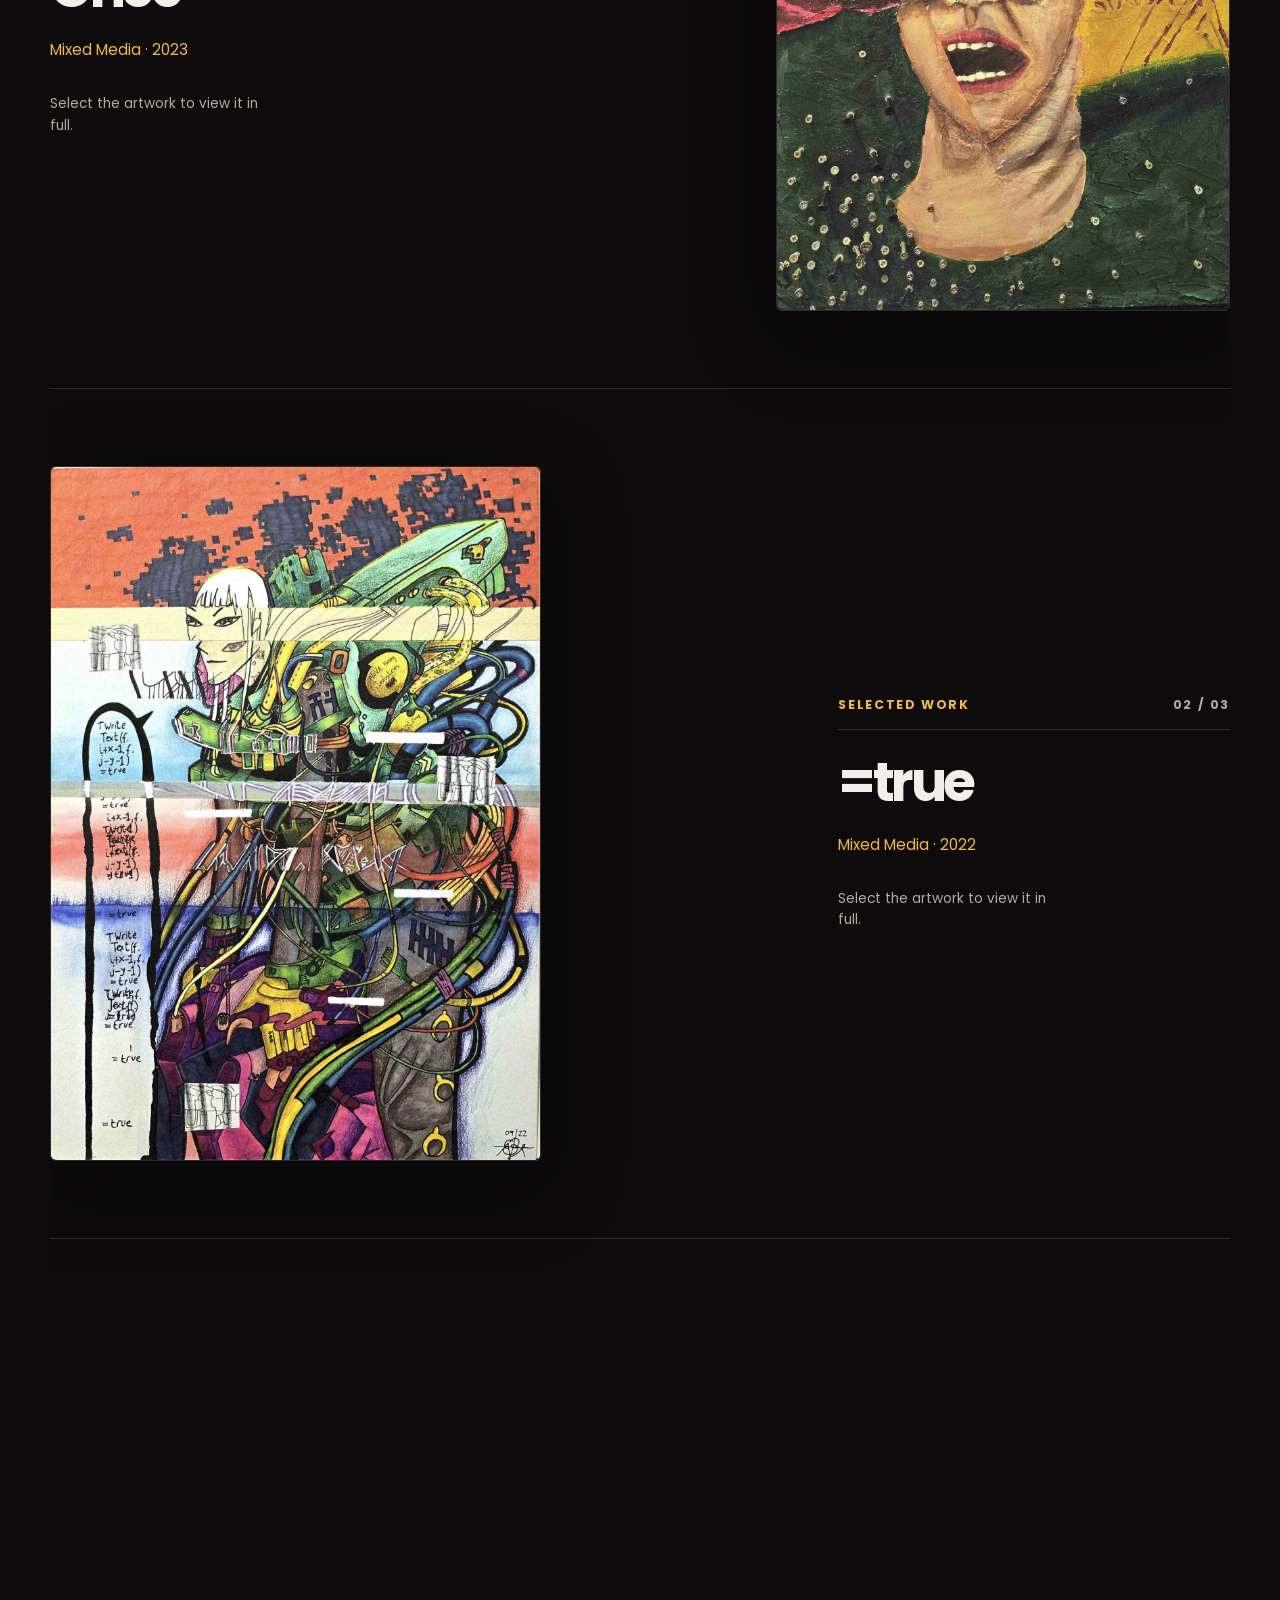
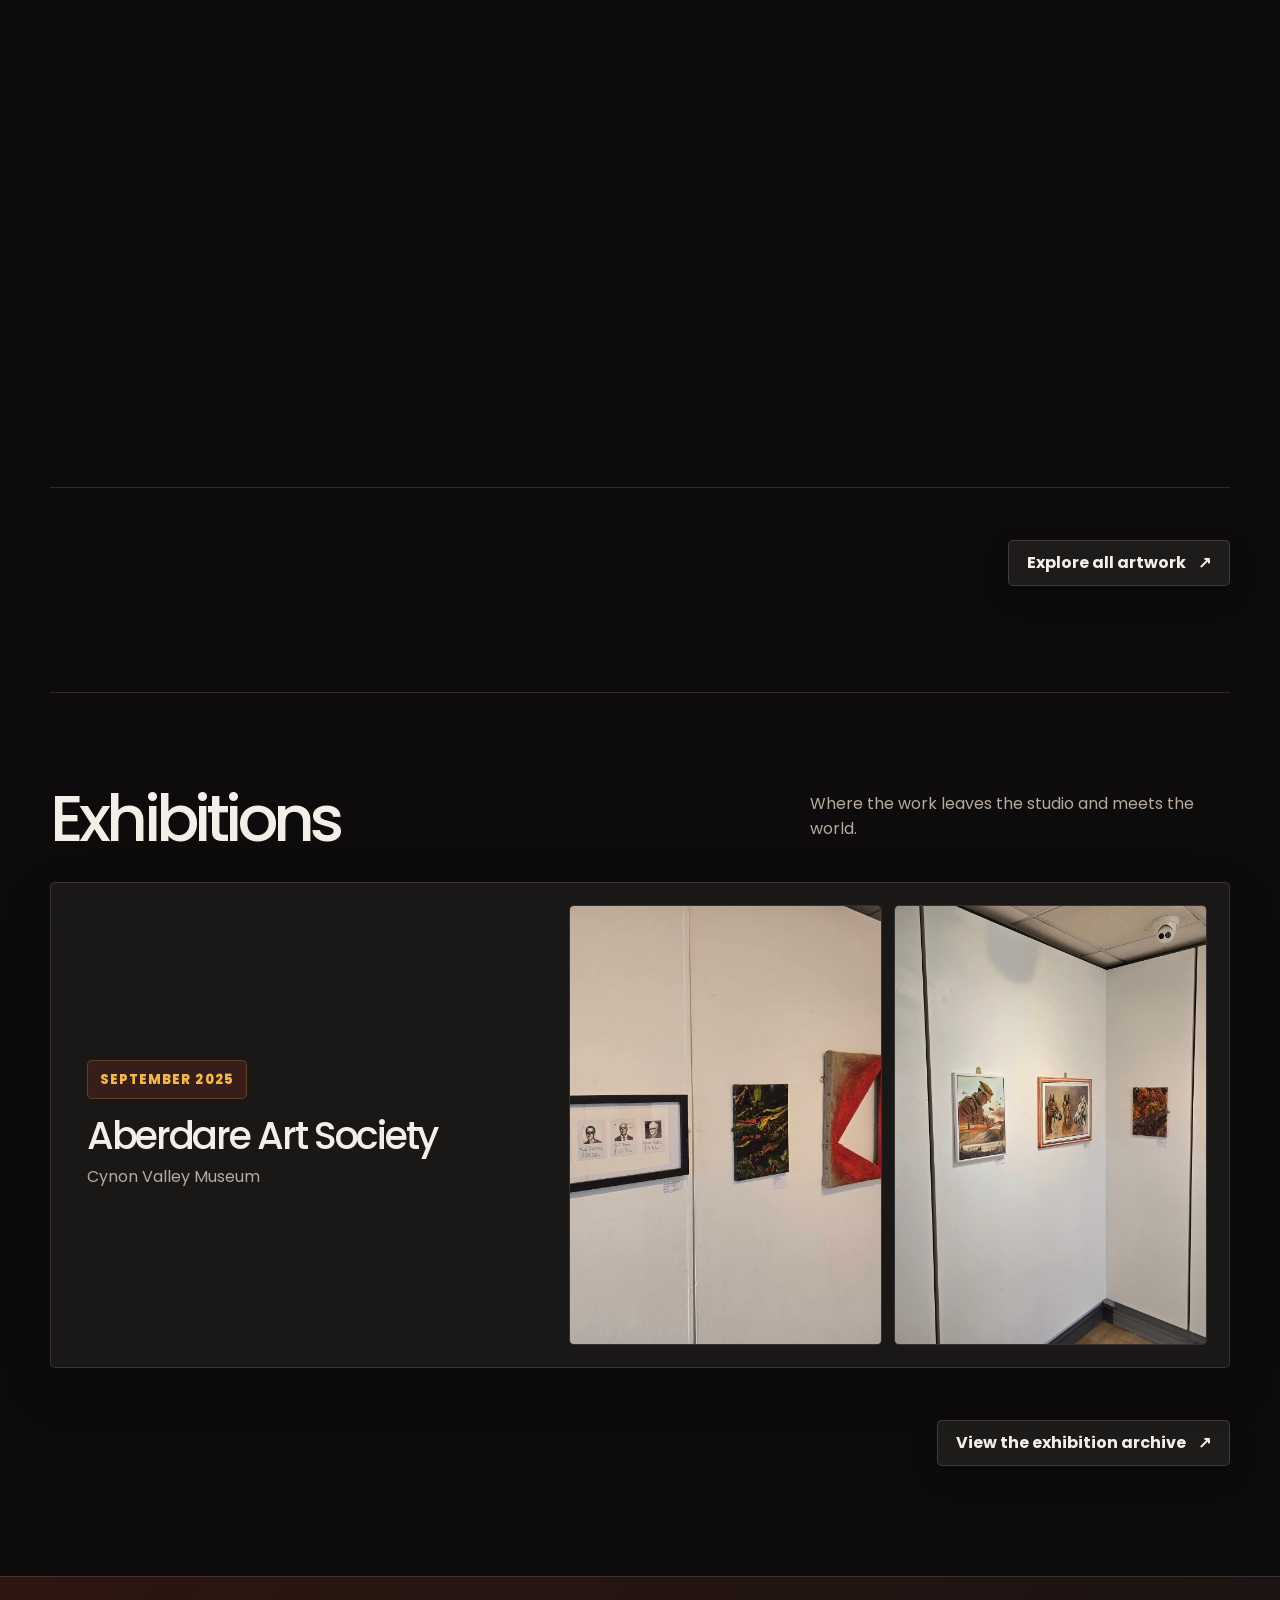
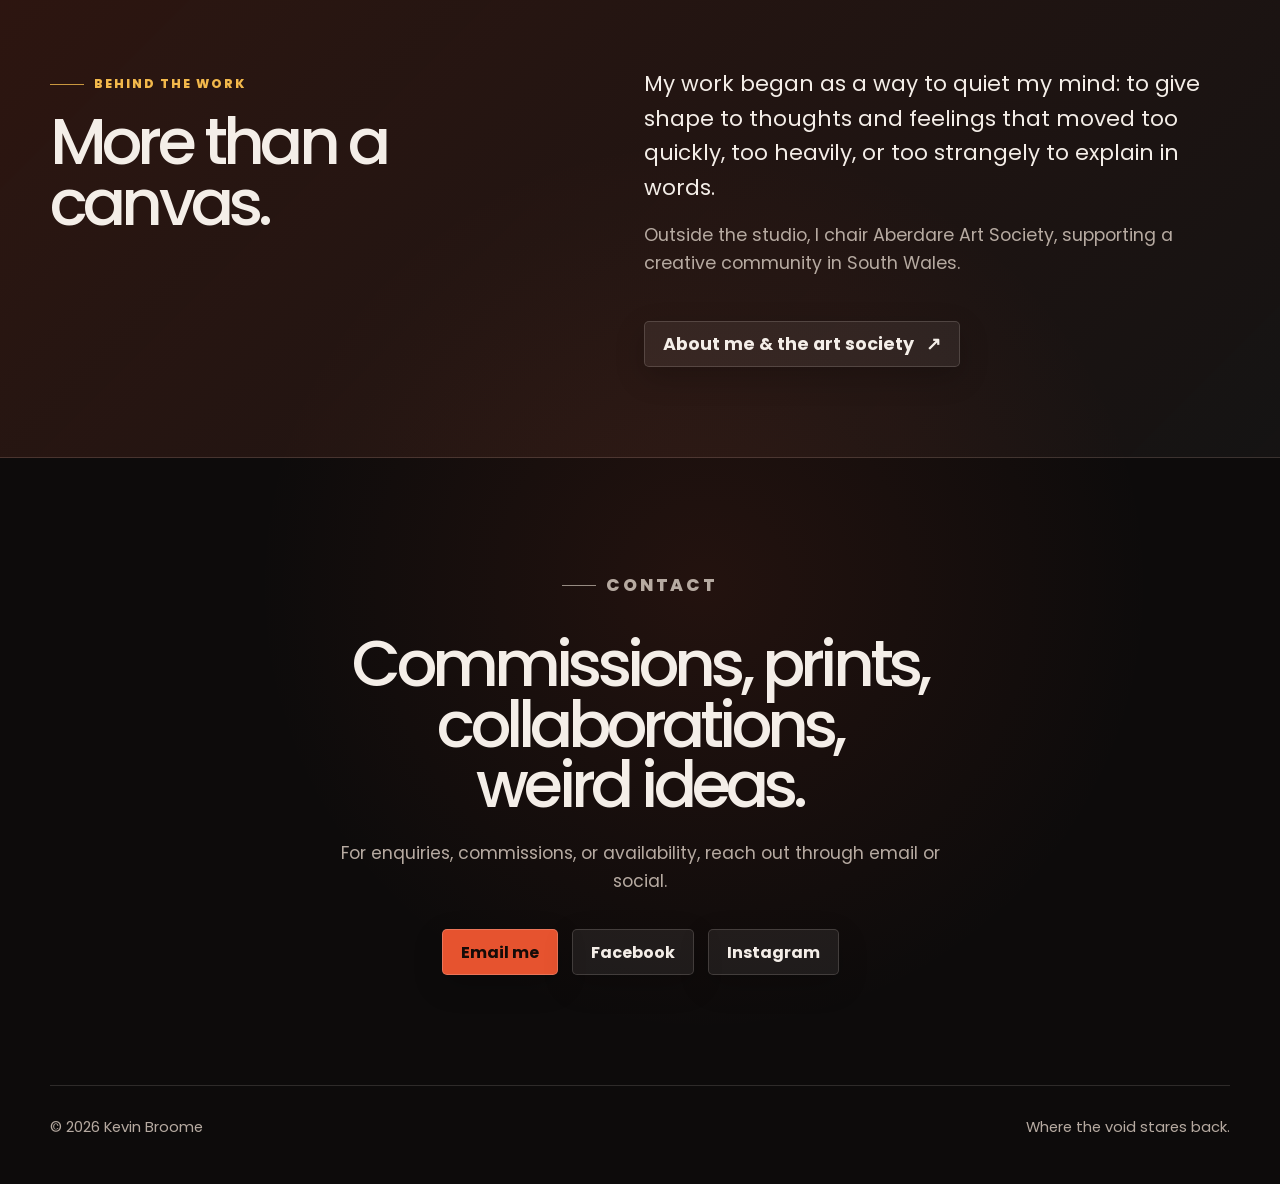
==== commit 0e09f54e: "lightbox and animation" ====
--- a/index.html
+++ b/index.html
@@ -180,8 +180,15 @@
             </button>
     <img alt="" class="lightbox-image" id="lightbox-image" src=""/>
     <div class="lightbox-caption">
-    <h3 id="lightbox-title"></h3>
-    <p id="lightbox-meta"></p>
+      <div class="lightbox-description" aria-live="polite" aria-atomic="true">
+        <h3 id="lightbox-title"></h3>
+        <p id="lightbox-meta"></p>
+        <p class="lightbox-counter" id="lightbox-counter"></p>
+      </div>
+      <div class="lightbox-controls" role="group" aria-label="Browse artwork">
+        <button class="lightbox-nav" type="button" data-lightbox-prev aria-label="Previous artwork" title="Previous artwork (Left arrow)"><span aria-hidden="true">←</span></button>
+        <button class="lightbox-nav" type="button" data-lightbox-next aria-label="Next artwork" title="Next artwork (Right arrow)"><span aria-hidden="true">→</span></button>
+      </div>
     </div>
     </div>
     </div>
--- a/styles.css
+++ b/styles.css
@@ -1289,3 +1289,66 @@
   .showcase-item.will-reveal .showcase-copy { opacity: 1; transform: none; transition: none; }
   .showcase-image img { transition: none; }
 }
+
+/* =========================
+   Subtle hero parallax (homepage only)
+   The original image remains static for reduced-motion or no-JS visitors.
+========================= */
+.hero-fullbleed.has-parallax .hero-background {
+  transform: translate3d(0, var(--hero-parallax-offset, 0px), 0) scale(1.12);
+  transform-origin: center center;
+  will-change: transform;
+}
+
+/* =========================
+   Lightbox browsing controls (homepage + Artwork page)
+========================= */
+.lightbox-caption {
+  display: flex;
+  align-items: center;
+  justify-content: space-between;
+  gap: 18px;
+}
+.lightbox-description { min-width: 0; }
+.lightbox-counter {
+  margin-top: 8px !important;
+  font-size: .76rem;
+  letter-spacing: .14em;
+  font-weight: 700;
+  color: var(--accent-2) !important;
+}
+.lightbox-controls { display: flex; gap: 10px; flex-shrink: 0; }
+.lightbox-nav {
+  width: 48px;
+  height: 48px;
+  display: inline-flex;
+  align-items: center;
+  justify-content: center;
+  border: 1px solid rgba(244, 238, 232, .28);
+  border-radius: 5px;
+  background: rgba(244, 238, 232, .09);
+  color: var(--text);
+  font: inherit;
+  font-size: 1.65rem;
+  line-height: 1;
+  cursor: pointer;
+  transition: background 150ms ease, border-color 150ms ease;
+}
+.lightbox-nav:hover, .lightbox-nav:focus-visible {
+  background: var(--accent);
+  color: #160b08;
+  border-color: var(--accent);
+}
+.lightbox-nav:focus-visible { outline: 2px solid var(--accent-2); outline-offset: 3px; }
+
+@media (max-width: 560px) {
+  .lightbox-caption { padding: 12px 14px; gap: 8px; }
+  .lightbox-caption h3 { font-size: 1.02rem; }
+  .lightbox-nav { width: 44px; height: 44px; }
+  .lightbox-controls { gap: 6px; }
+}
+
+@media (prefers-reduced-motion: reduce) {
+  .hero-fullbleed.has-parallax .hero-background { transform: none; will-change: auto; }
+  .lightbox-nav { transition: none; }
+}
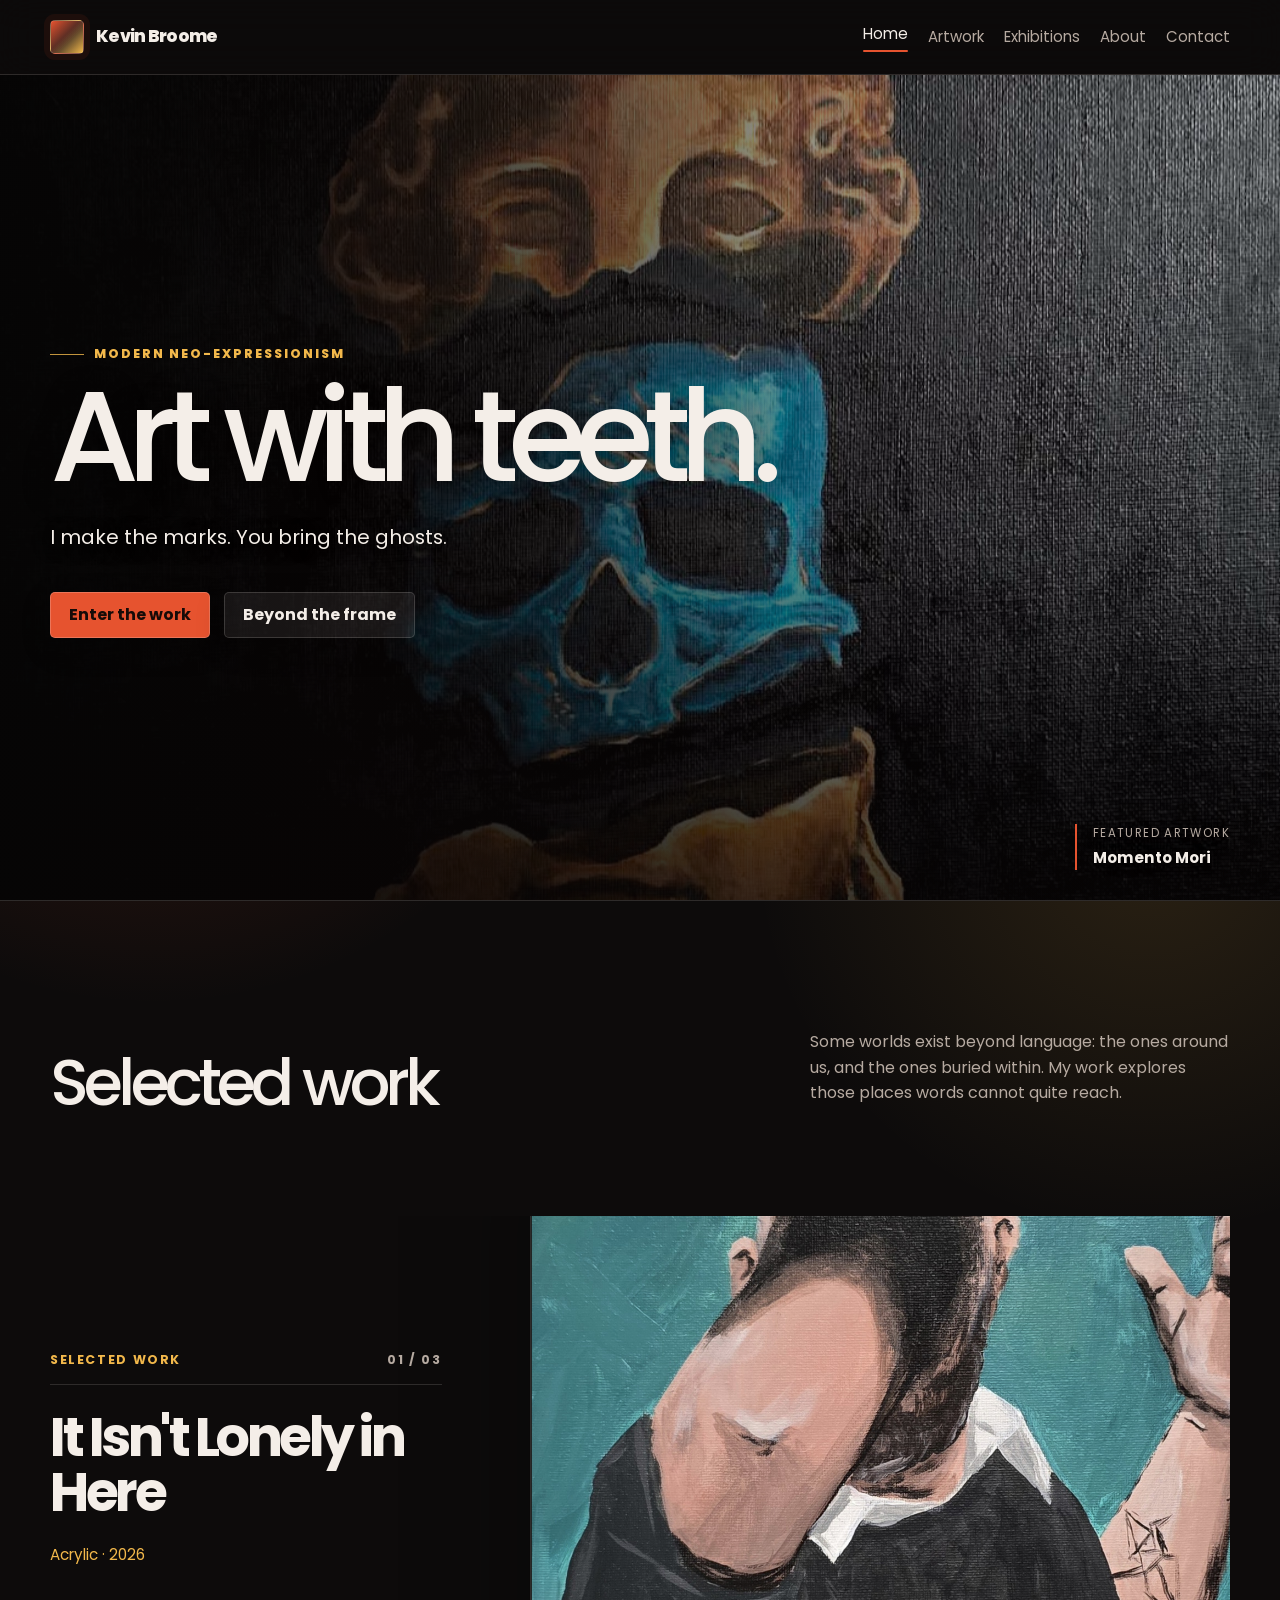
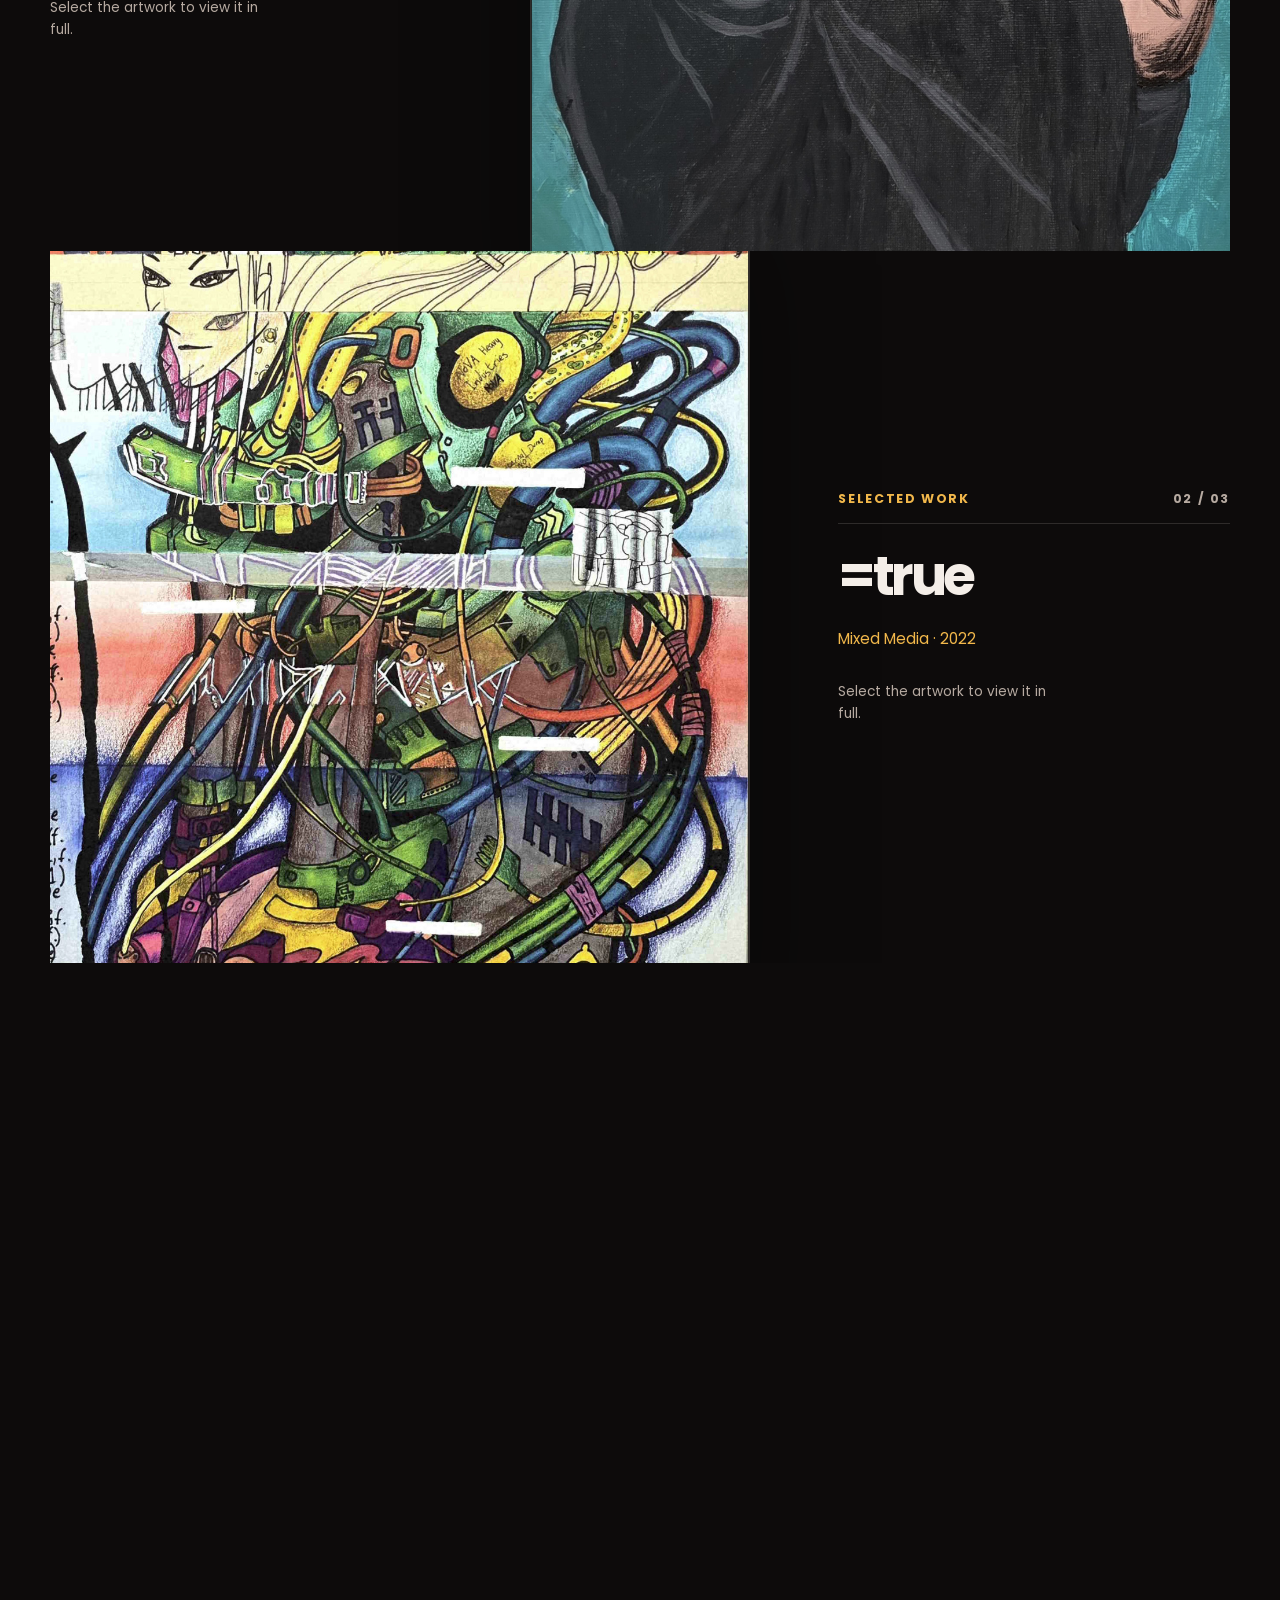
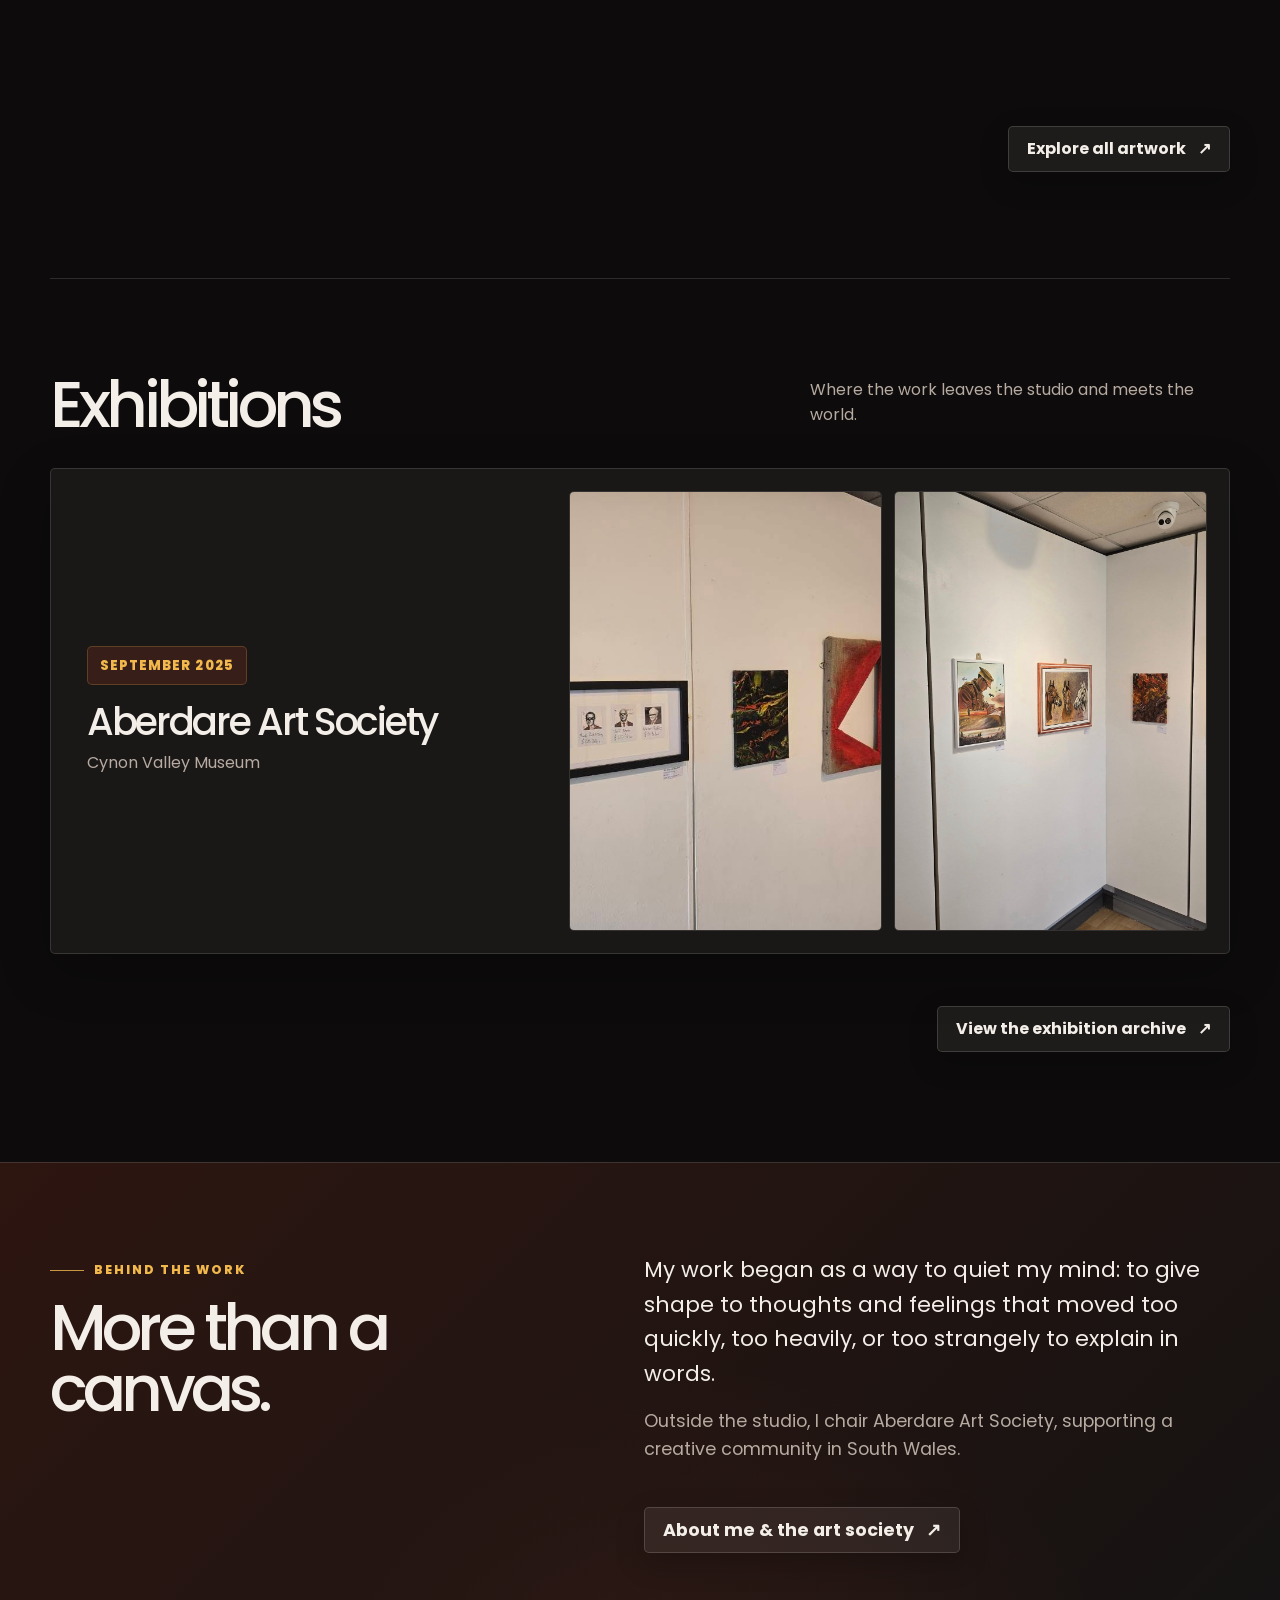
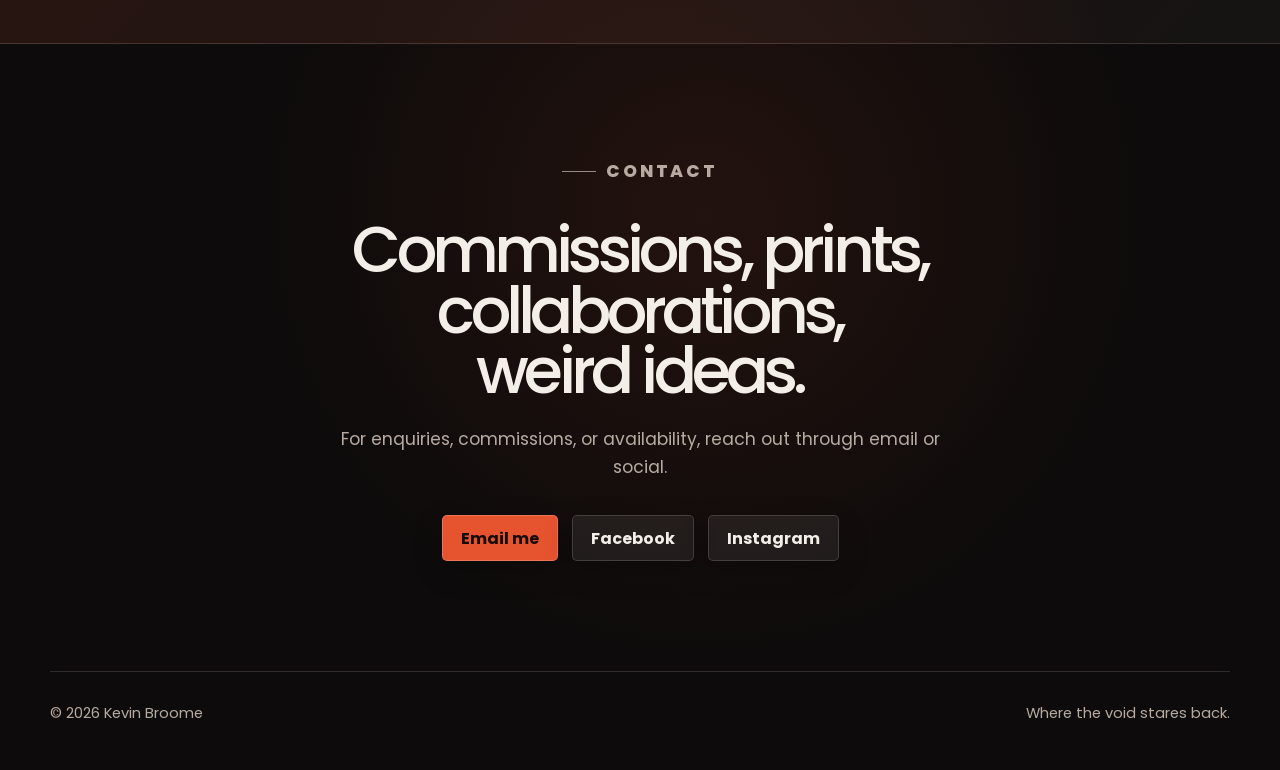
==== commit fcd7ba90: "hero tweaks" ====
--- a/index.html
+++ b/index.html
@@ -46,10 +46,10 @@
         <div class="page-section hero-content">
           <p class="eyebrow">Modern neo-expressionism</p>
           <h1 id="hero-title">Art with teeth.</h1>
-          <p class="hero-copy">Two people can stand before the same face and see different ghosts</p>
+          <p class="hero-copy">I make the marks. You bring the ghosts.</p>
           <div class="hero-actions">
-            <a class="button primary" href="#work">Explore selected work</a>
-            <a class="button" href="artwork.html">View all artwork</a>
+            <a class="button primary" href="#work" aria-label="Jump to selected artwork">Enter the work</a>
+            <a class="button" href="artwork.html" aria-label="View the complete artwork collection">Beyond the frame</a>
           </div>
         </div>
         <div class="hero-image-credit"><span>Featured artwork</span><strong>Momento Mori</strong></div>
@@ -63,17 +63,17 @@
           <article class="showcase-item showcase--right">
             <div class="showcase-copy">
               <p class="showcase-number">Selected work <span>01 / 03</span></p>
-              <h3>Every Single Thought at Once</h3>
-              <p class="showcase-meta">Mixed Media · 2023</p>
+              <h3>It Isn't Lonely in Here</h3>
+              <p class="showcase-meta">Acrylic · 2026</p>
               <p class="showcase-hint">Select the artwork to view it in full.</p>
             </div>
             <div class="showcase-art">
               <button class="lightbox-trigger showcase-image" type="button"
-                data-full="images/every_single_thought_at_once.jpg"
-                data-title="Every Single Thought at Once"
-                data-meta="Mixed Media · 2023"
-                aria-label="Open Every Single Thought at Once in lightbox">
-                <img src="images/every_single_thought_at_once.jpg" alt="Every Single Thought at Once" loading="lazy" />
+                data-full="images/It_isn't_Lonely_in_Here_(Self_Portrait).jpg"
+                data-title="It Isn't Lonely in Here"
+                data-meta="Acrylic · 2026"
+                aria-label="Open It Isn't Lonely in Here in lightbox">
+                <img src="images/It_isn't_Lonely_in_Here_(Self_Portrait).jpg" alt="It Isn't Lonely in Here" loading="lazy" />
               </button>
             </div>
           </article>
--- a/styles.css
+++ b/styles.css
@@ -133,17 +133,45 @@
   background: rgba(244, 238, 232, 0.07);
   color: var(--text);
   font-weight: 700;
+  position: relative;
+  isolation: isolate;
+  overflow: hidden;
   box-shadow: 0 10px 30px rgba(0, 0, 0, 0.2);
+  /* An ink-like colour sweep replaces the old upward hover jump. */
   transition:
-    transform 180ms ease,
-    background 180ms ease,
-    border-color 180ms ease;
-}
-
-.button:hover {
-  transform: translateY(-2px);
+    background 300ms ease,
+    border-color 300ms ease,
+    box-shadow 300ms ease;
+}
+
+.button::before {
+  content: "";
+  position: absolute;
+  inset: 0;
+  z-index: -1;
+  pointer-events: none;
+  background: linear-gradient(105deg, rgba(230, 83, 47, 0.42), rgba(242, 184, 75, 0.24));
+  transform: translateX(-102%);
+  transition: transform 440ms cubic-bezier(0.22, 1, 0.36, 1);
+}
+
+.button:hover,
+.button:focus-visible {
   background: rgba(244, 238, 232, 0.11);
-  border-color: rgba(244, 238, 232, 0.28);
+  border-color: rgba(242, 184, 75, 0.75);
+  box-shadow: 0 0 0 1px rgba(242, 184, 75, 0.14), 0 0 28px rgba(230, 83, 47, 0.18);
+}
+
+.button:hover::before,
+.button:focus-visible::before { transform: translateX(0); }
+
+.button:focus-visible {
+  outline: 2px solid var(--accent-2);
+  outline-offset: 3px;
+}
+
+.button.primary::before {
+  background: linear-gradient(105deg, rgba(242, 184, 75, 0.48), rgba(255, 238, 190, 0.22));
 }
 
 .button.primary {
@@ -1095,6 +1123,8 @@
   height: 100%;
   object-fit: cover;
   object-position: 50% 49%;
+  transform: scale(1.3);
+  transform-origin: center center;
 }
 
 .hero-fullbleed::before {
@@ -1162,7 +1192,9 @@
   gap: clamp(24px, 5vw, 76px);
   align-items: center;
   padding: clamp(46px, 6vw, 88px) 0;
-  border-bottom: 1px solid var(--line);
+  /* Keep the enlarged artwork inside its own editorial section. */
+  overflow: clip;
+  isolation: isolate;
 }
 .showcase-item:first-child { padding-top: 0; }
 
@@ -1172,7 +1204,7 @@
 .showcase--left .showcase-art { grid-column: 1; grid-row: 1; justify-content: flex-start; }
 .showcase--left .showcase-copy { grid-column: 2; grid-row: 1; }
 
-.showcase-copy { align-self: center; min-width: 0; }
+.showcase-copy { align-self: center; min-width: 0; position: relative; z-index: 1; }
 .showcase-number {
   display: flex;
   justify-content: space-between;
@@ -1213,11 +1245,14 @@
   align-items: center;
   min-width: 0;
 }
+/* Reserve image dimensions before lazy images load to avoid jumpy reveals.
+   Enlarge the entire artwork rather than zooming only the pixels inside its frame. */
 .showcase-image {
-  flex: 0 1 auto;
-  width: auto;
-  max-width: 100%;
-  height: auto;
+  flex: 0 0 auto;
+  width: min(100%, 560px);
+  height: clamp(400px, 62svh, 680px);
+  transform: scale(1.5);
+  transform-origin: center center;
   background: transparent;
   box-shadow: var(--shadow);
   border: 1px solid var(--line);
@@ -1226,10 +1261,9 @@
 }
 .showcase-image img {
   display: block;
-  width: auto;
-  max-width: 100%;
-  height: min(77svh, 760px);
-  object-fit: contain;
+  width: 100%;
+  height: 100%;
+  object-fit: cover;
   border-radius: var(--radius);
   transition: filter 300ms ease, transform 400ms ease;
 }
@@ -1269,15 +1303,16 @@
   .home-work { padding: 78px 0 88px; }
   .home-work .section-heading { margin-bottom: 36px; }
   .showcase-item,
-  .showcase--left { grid-template-columns: minmax(0, 1fr); gap: 24px; padding: 44px 0 58px; }
+  .showcase--left { grid-template-columns: minmax(0, 1fr); gap: 56px; padding: 44px 0 58px; }
   .showcase-item:first-child { padding-top: 0; }
   .showcase-art,
   .showcase--left .showcase-art { grid-column: 1; grid-row: 1; justify-content: center; }
   .showcase-copy,
   .showcase--left .showcase-copy { grid-column: 1; grid-row: 2; }
   .showcase-copy h3 { font-size: clamp(2.25rem, 7vw, 3.5rem); }
-  .showcase-image { width: 100%; }
-  .showcase-image img { width: 100%; height: auto; max-height: none; }
+  /* A gentler crop on narrow screens keeps the artwork recognisable. */
+  .showcase-image { width: 100%; height: clamp(310px, 58svh, 530px); transform: scale(1.2); }
+  .showcase-image img { width: 100%; height: 100%; }
   .showcase-hint { max-width: none; }
   .showcase-item.will-reveal.showcase--right .showcase-art { transform: translateX(50px); }
   .showcase-item.will-reveal.showcase--left .showcase-art { transform: translateX(-50px); }
@@ -1295,7 +1330,7 @@
    The original image remains static for reduced-motion or no-JS visitors.
 ========================= */
 .hero-fullbleed.has-parallax .hero-background {
-  transform: translate3d(0, var(--hero-parallax-offset, 0px), 0) scale(1.12);
+  transform: translate3d(0, var(--hero-parallax-offset, 0px), 0) scale(1.3);
   transform-origin: center center;
   will-change: transform;
 }
@@ -1349,6 +1384,6 @@
 }
 
 @media (prefers-reduced-motion: reduce) {
-  .hero-fullbleed.has-parallax .hero-background { transform: none; will-change: auto; }
+  .hero-fullbleed.has-parallax .hero-background { transform: scale(1.3); will-change: auto; }
   .lightbox-nav { transition: none; }
 }
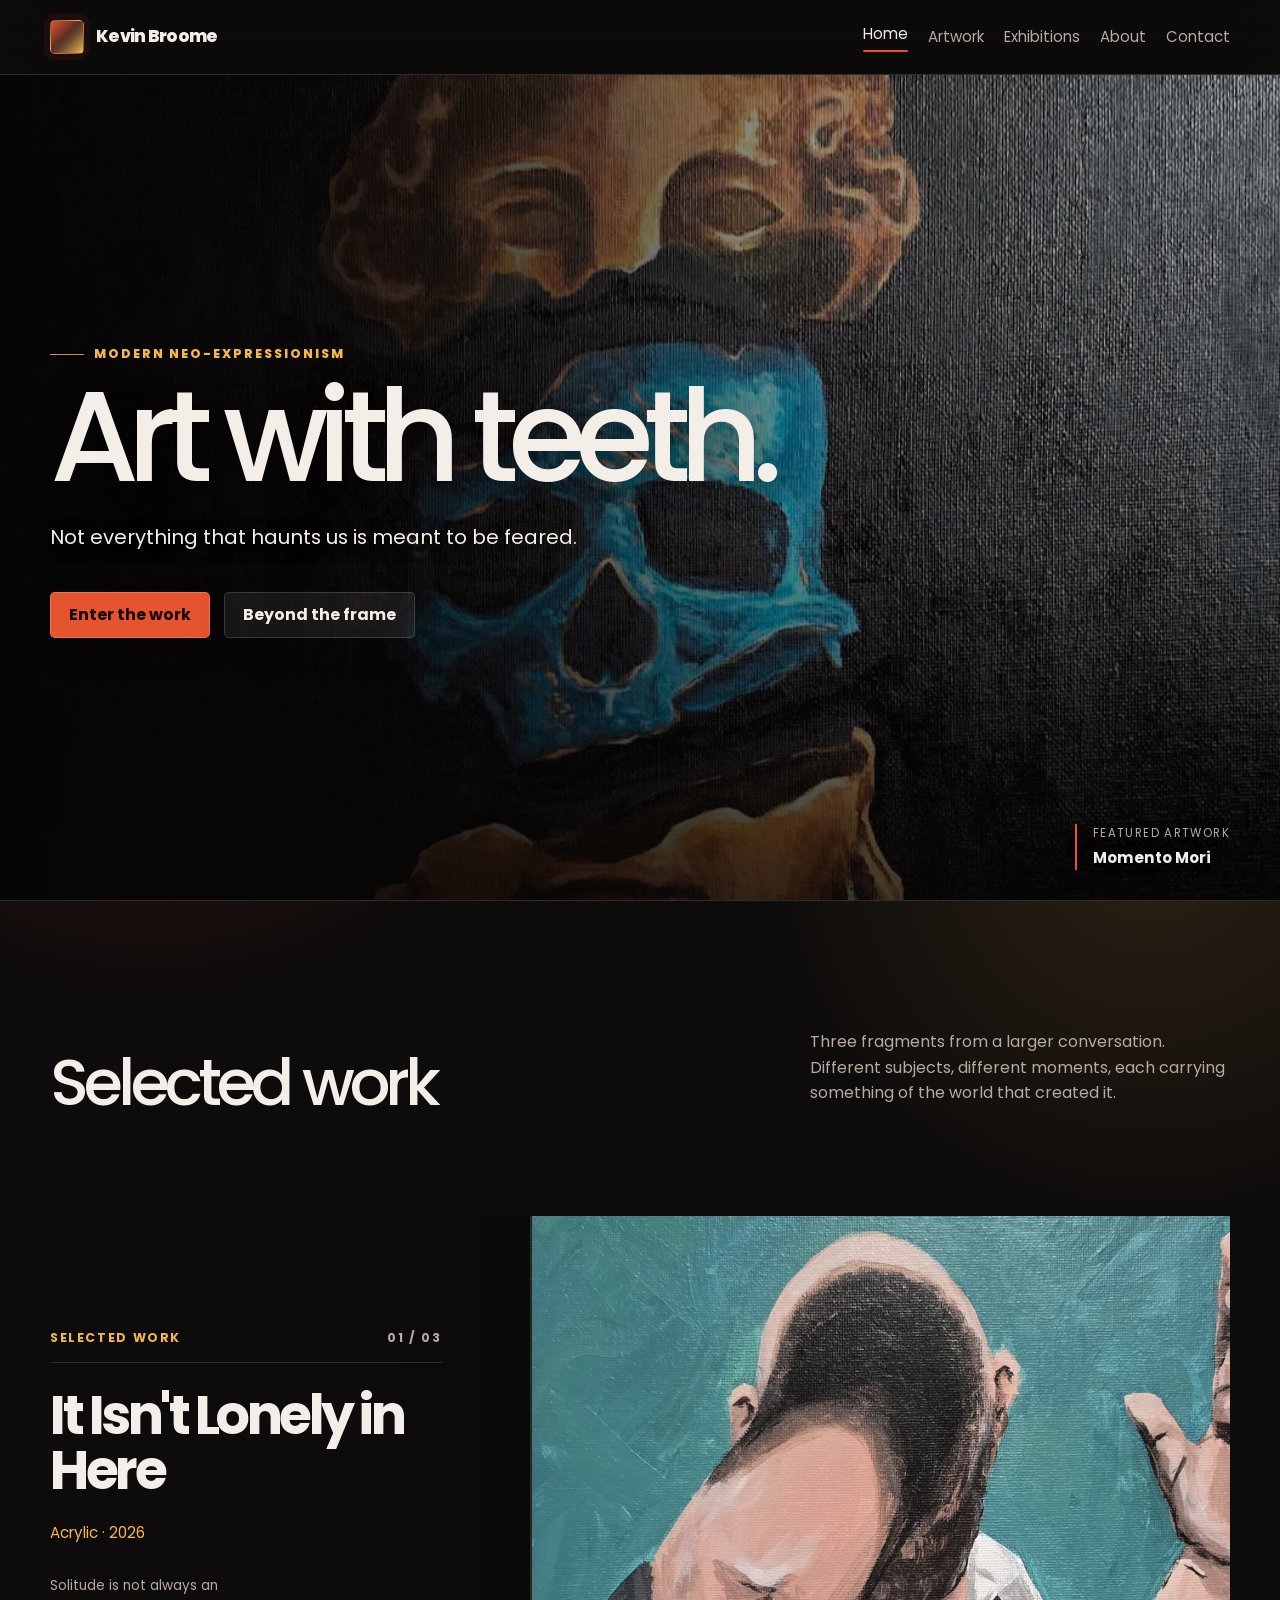
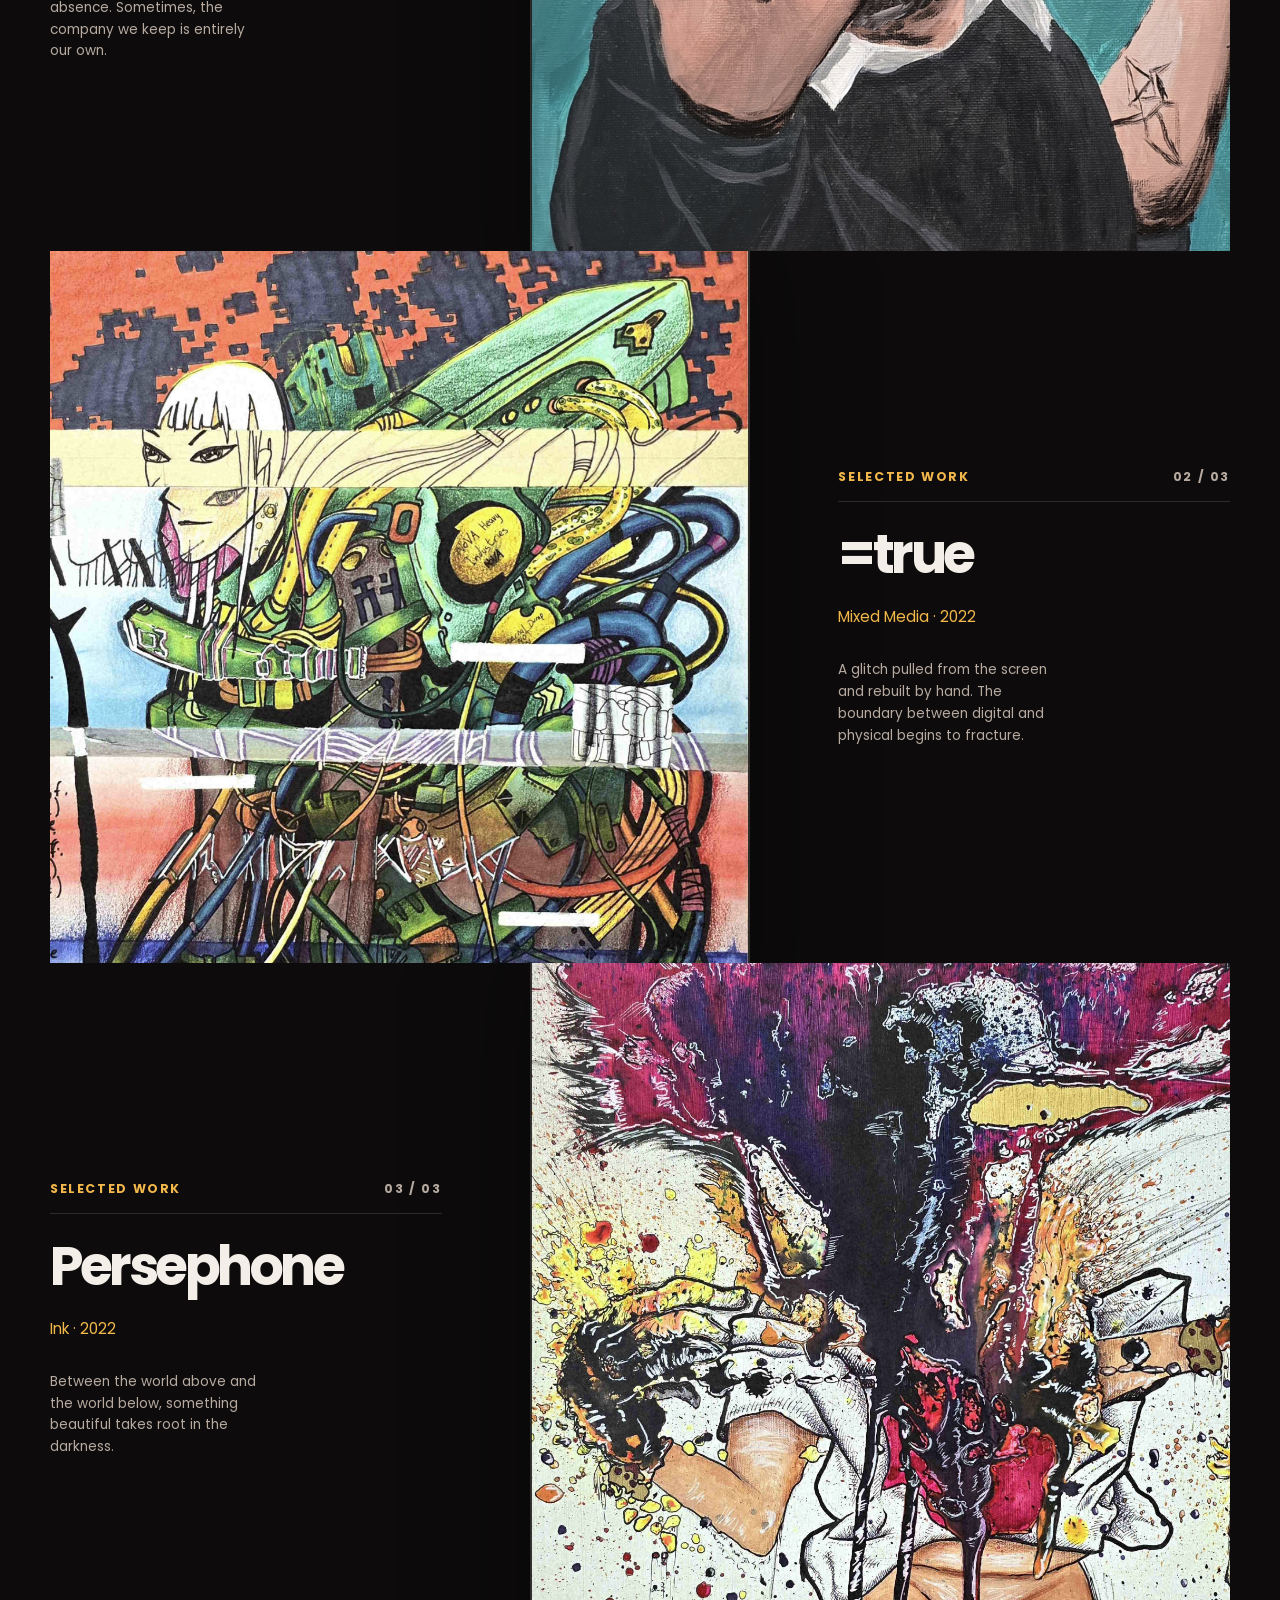
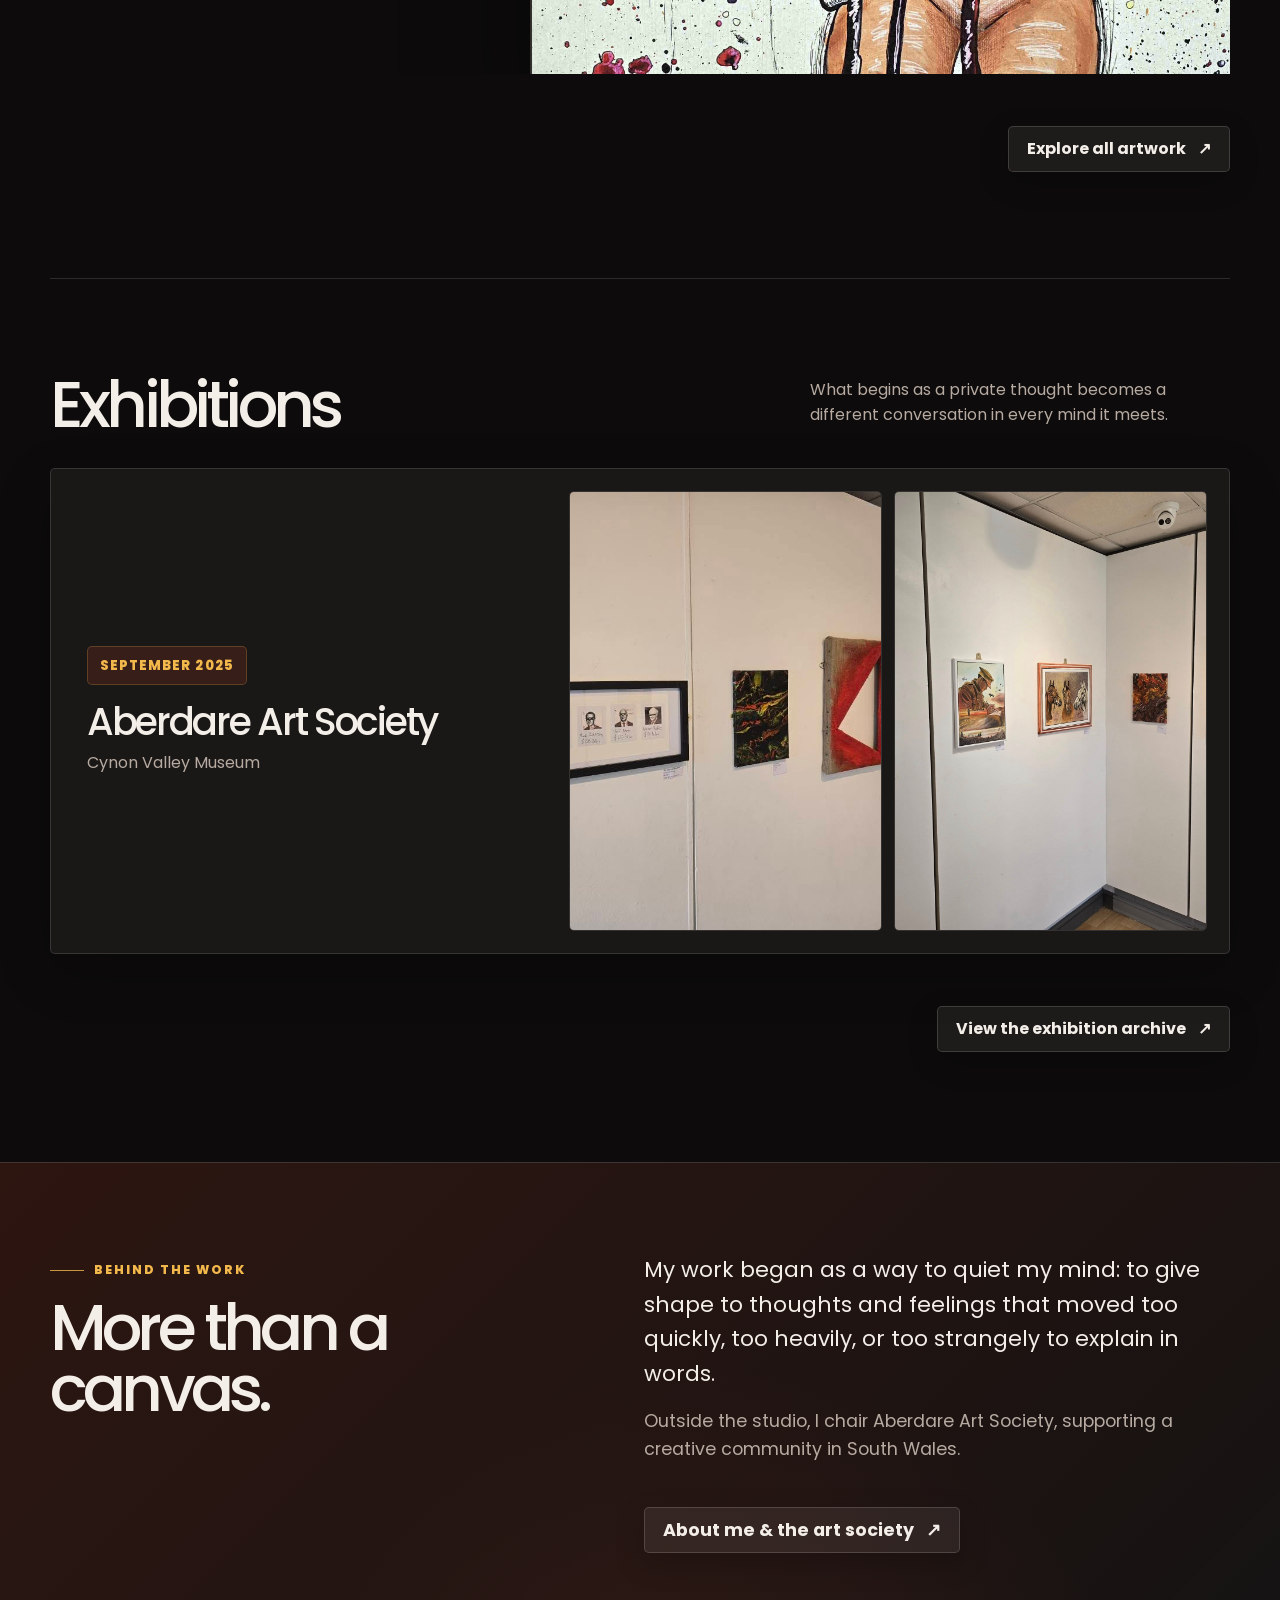
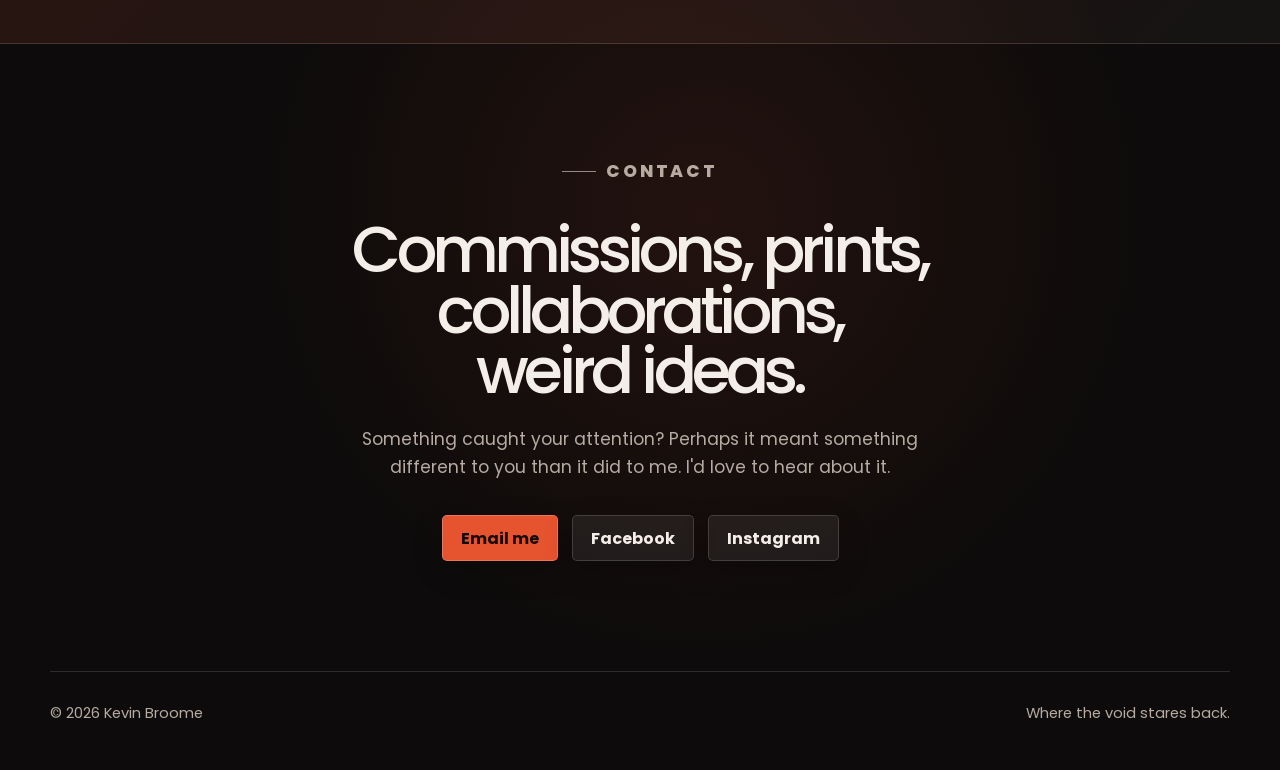
==== commit 0df9e520: "updates" ====
--- a/index.html
+++ b/index.html
@@ -46,7 +46,7 @@
         <div class="page-section hero-content">
           <p class="eyebrow">Modern neo-expressionism</p>
           <h1 id="hero-title">Art with teeth.</h1>
-          <p class="hero-copy">I make the marks. You bring the ghosts.</p>
+          <p class="hero-copy">Not everything that haunts us is meant to be feared.</p>
           <div class="hero-actions">
             <a class="button primary" href="#work" aria-label="Jump to selected artwork">Enter the work</a>
             <a class="button" href="artwork.html" aria-label="View the complete artwork collection">Beyond the frame</a>
@@ -57,7 +57,7 @@
       <section id="work" class="page-section home-work" aria-labelledby="home-work-title">
         <div class="section-heading">
           <h2 id="home-work-title">Selected work</h2>
-          <p>Some worlds exist beyond language: the ones around us, and the ones buried within. My work explores those places words cannot quite reach.</p>
+          <p>Three fragments from a larger conversation. Different subjects, different moments, each carrying something of the world that created it.</p>
         </div>
         <div class="showcase-list">
           <article class="showcase-item showcase--right">
@@ -65,7 +65,7 @@
               <p class="showcase-number">Selected work <span>01 / 03</span></p>
               <h3>It Isn't Lonely in Here</h3>
               <p class="showcase-meta">Acrylic · 2026</p>
-              <p class="showcase-hint">Select the artwork to view it in full.</p>
+              <p class="showcase-hint">Solitude is not always an absence. Sometimes, the company we keep is entirely our own.</p>
             </div>
             <div class="showcase-art">
               <button class="lightbox-trigger showcase-image" type="button"
@@ -82,7 +82,7 @@
               <p class="showcase-number">Selected work <span>02 / 03</span></p>
               <h3>=true</h3>
               <p class="showcase-meta">Mixed Media · 2022</p>
-              <p class="showcase-hint">Select the artwork to view it in full.</p>
+              <p class="showcase-hint">A glitch pulled from the screen and rebuilt by hand. The boundary between digital and physical begins to fracture.</p>
             </div>
             <div class="showcase-art">
               <button class="lightbox-trigger showcase-image" type="button"
@@ -97,17 +97,17 @@
           <article class="showcase-item showcase--right">
             <div class="showcase-copy">
               <p class="showcase-number">Selected work <span>03 / 03</span></p>
-              <h3>Exploding Head Syndrome</h3>
-              <p class="showcase-meta">Sculpture · 2024</p>
-              <p class="showcase-hint">Select the artwork to view it in full.</p>
+              <h3>Persephone</h3>
+              <p class="showcase-meta">Ink · 2022</p>
+              <p class="showcase-hint">Between the world above and the world below, something beautiful takes root in the darkness.</p>
             </div>
             <div class="showcase-art">
               <button class="lightbox-trigger showcase-image" type="button"
-                data-full="images/exploding_head_syndrome.jpg"
-                data-title="Exploding Head Syndrome"
-                data-meta="Sculpture · 2024"
-                aria-label="Open Exploding Head Syndrome in lightbox">
-                <img src="images/exploding_head_syndrome.jpg" alt="Exploding Head Syndrome" loading="lazy" />
+                data-full="images/persephone.jpg"
+                data-title="Persephone"
+                data-meta="Ink · 2022"
+                aria-label="Open Persephone in lightbox">
+                <img src="images/persephone.jpg" alt="Persephone" loading="lazy" />
               </button>
             </div>
           </article>
@@ -119,7 +119,7 @@
       <section class="page-section home-exhibitions" aria-labelledby="home-exhibitions-title">
         <div class="section-heading">
           <h2 id="home-exhibitions-title">Exhibitions</h2>
-          <p>Where the work leaves the studio and meets the world.</p>
+          <p>What begins as a private thought becomes a different conversation in every mind it meets.</p>
         </div>
         <div class="exhibition-list">
           <article class="exhibition-item">
@@ -158,8 +158,7 @@
                 weird ideas.
               </h2>
       <p>
-                For enquiries, commissions, or availability, reach out through email
-                or social.
+                Something caught your attention? Perhaps it meant something different to you than it did to me. I'd love to hear about it.
               </p>
       <div class="contact-links">
       <a class="button primary" href="mailto:kbroome88@gmail.com">Email me</a>
--- a/styles.css
+++ b/styles.css
@@ -1266,6 +1266,7 @@
   object-fit: cover;
   border-radius: var(--radius);
   transition: filter 300ms ease, transform 400ms ease;
+  object-position: top;
 }
 .showcase-image:hover img { filter: brightness(1.07); transform: scale(1.012); }
 
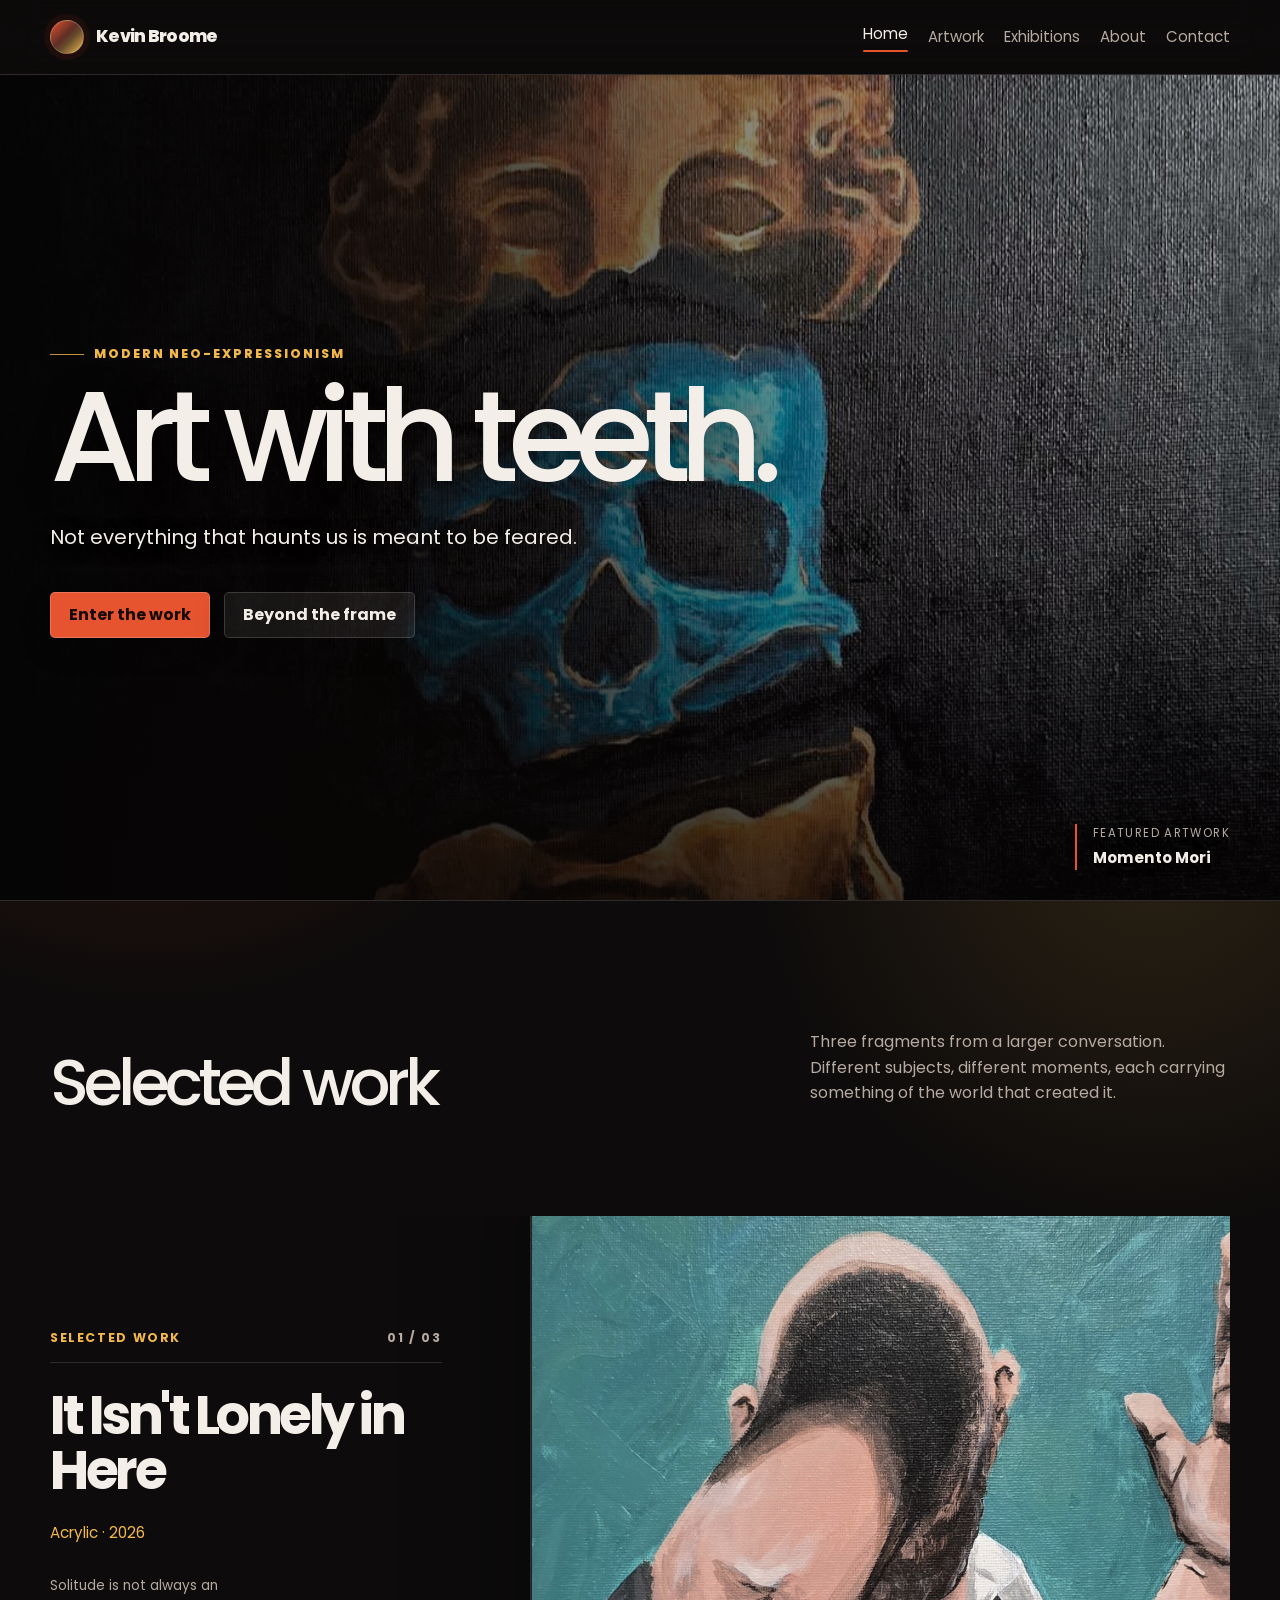
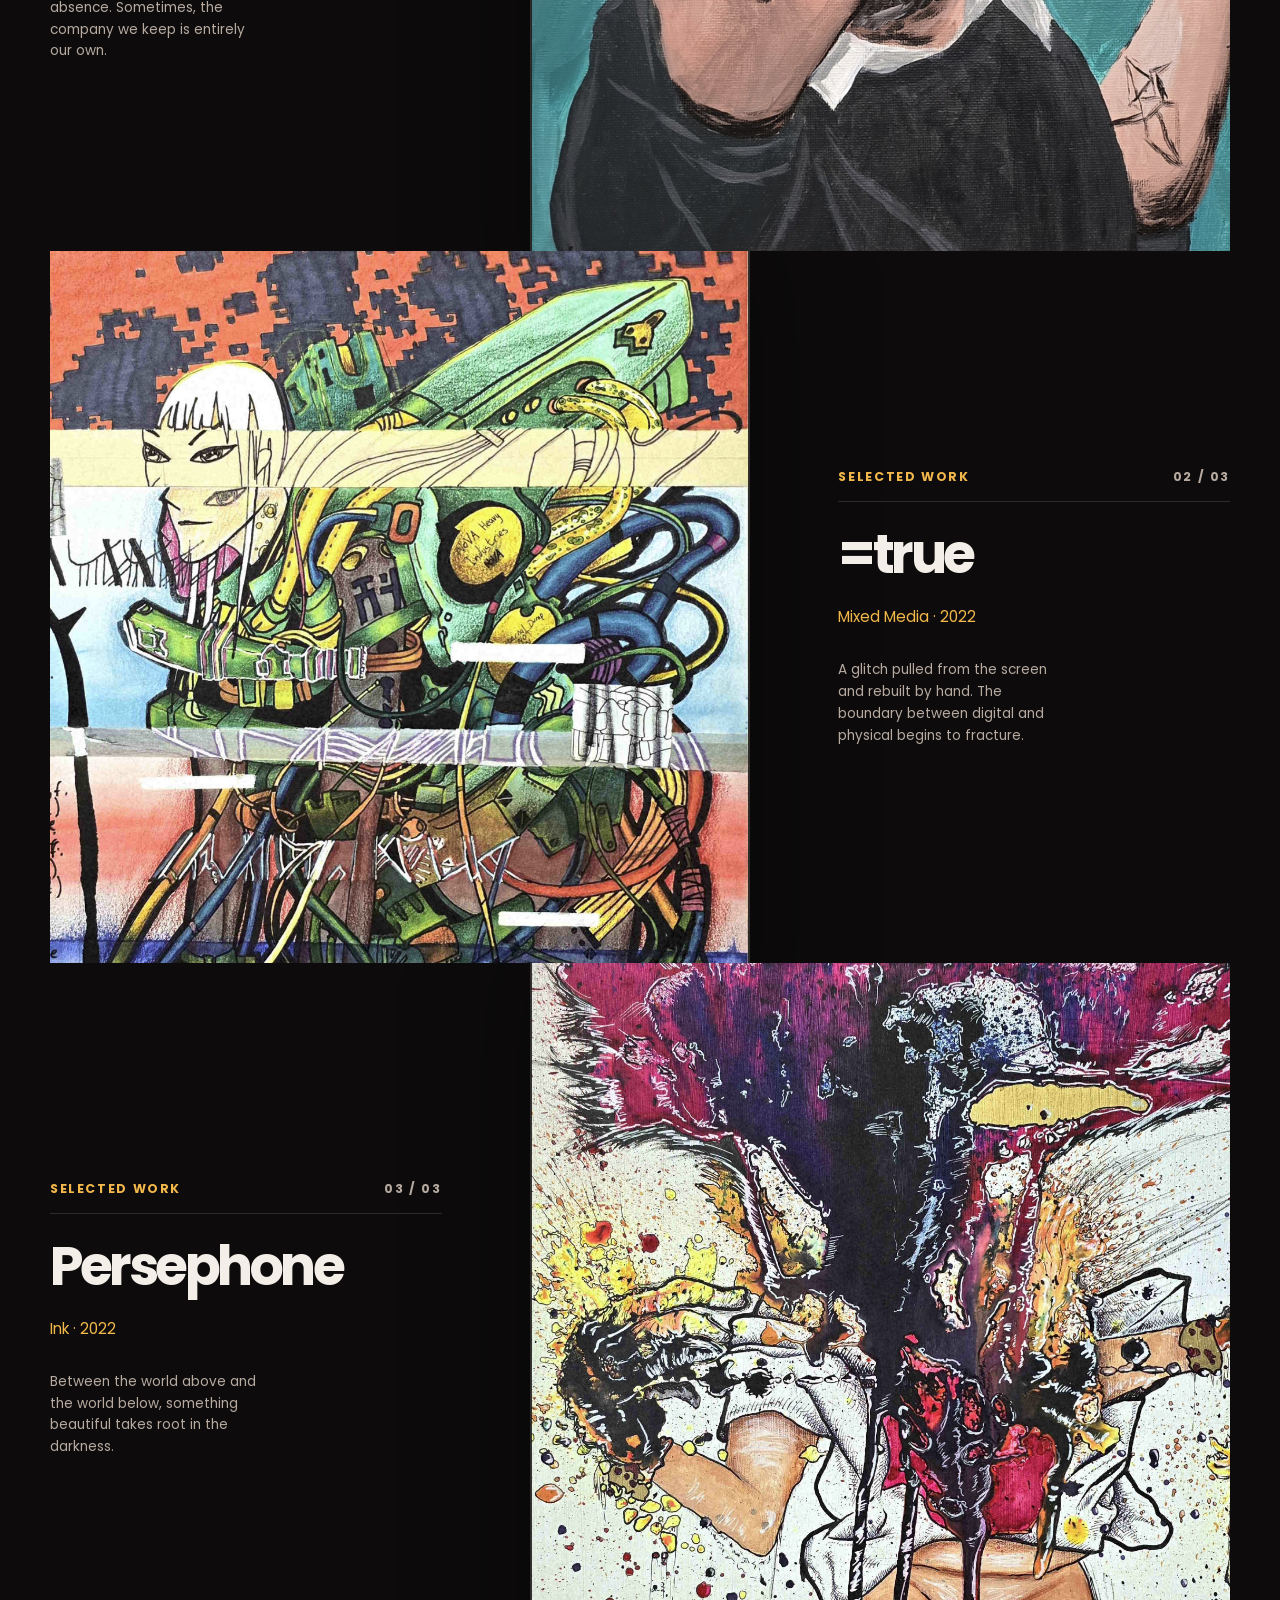
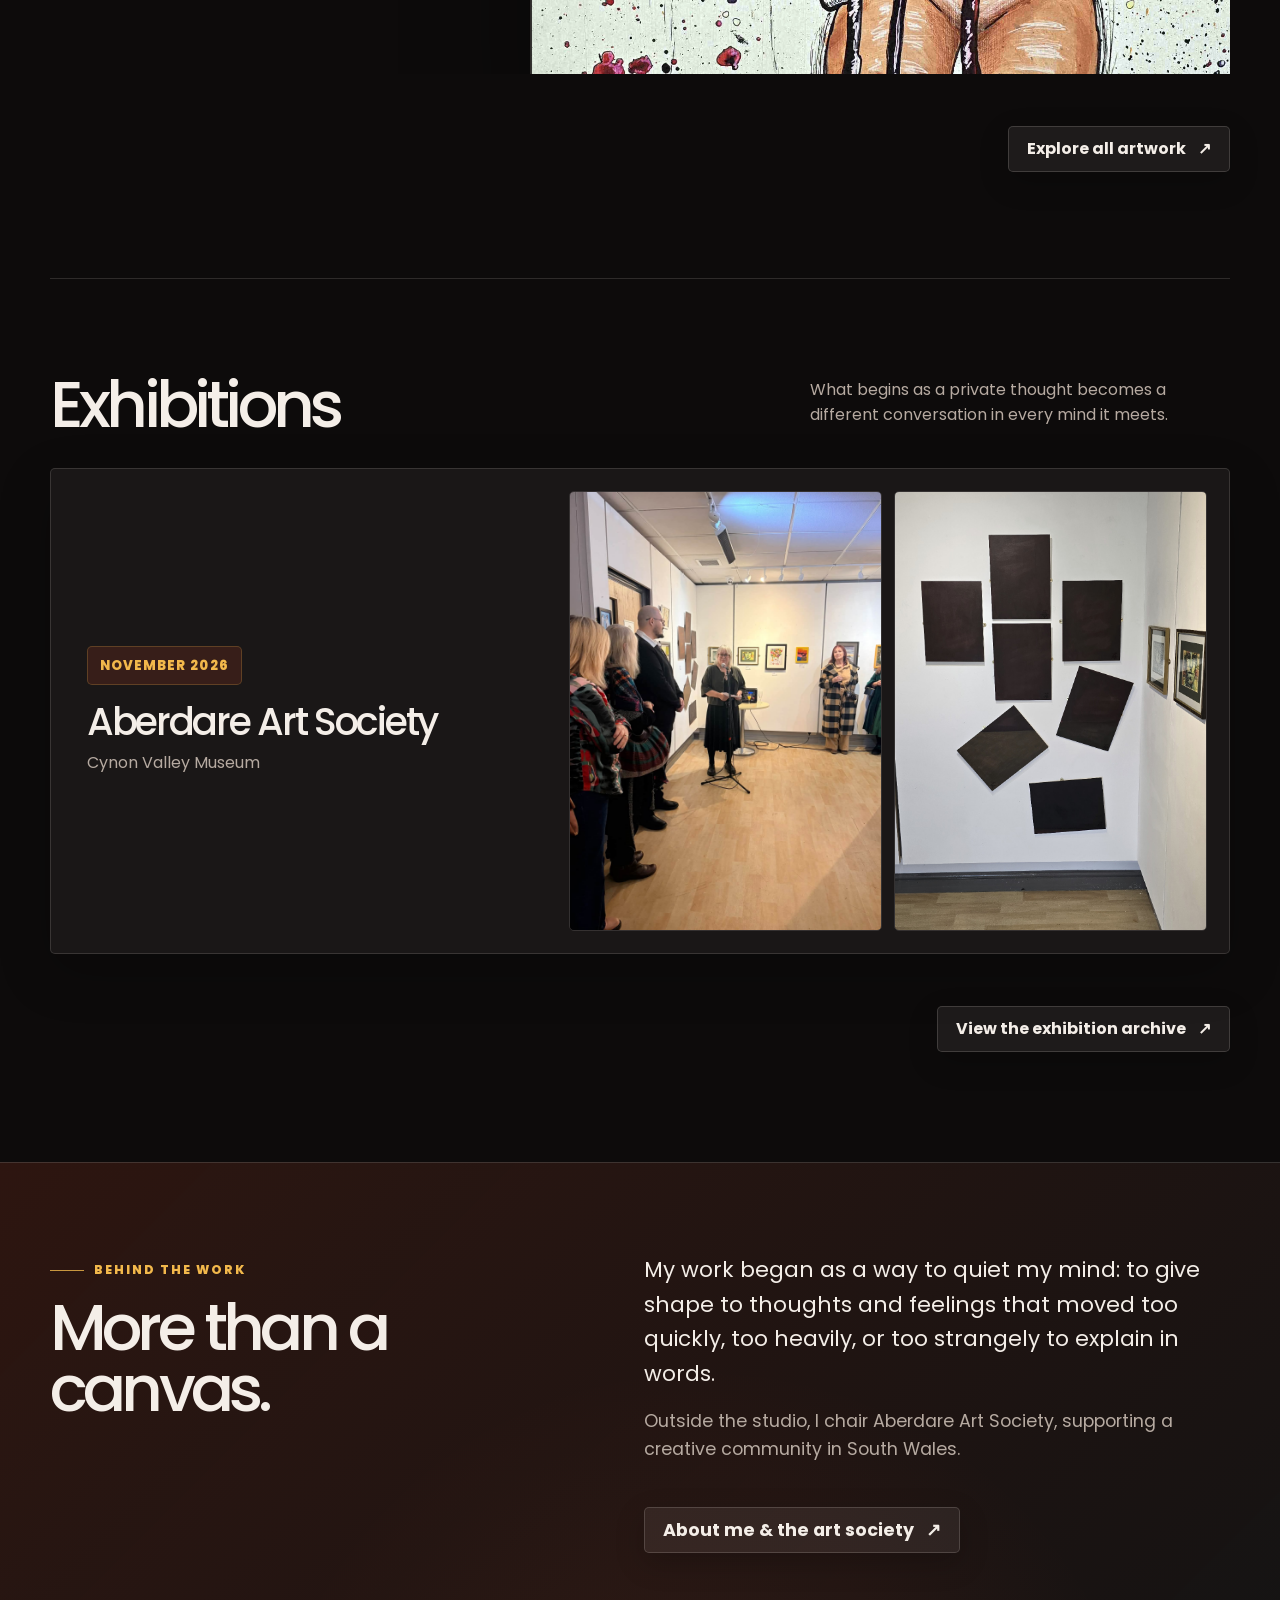
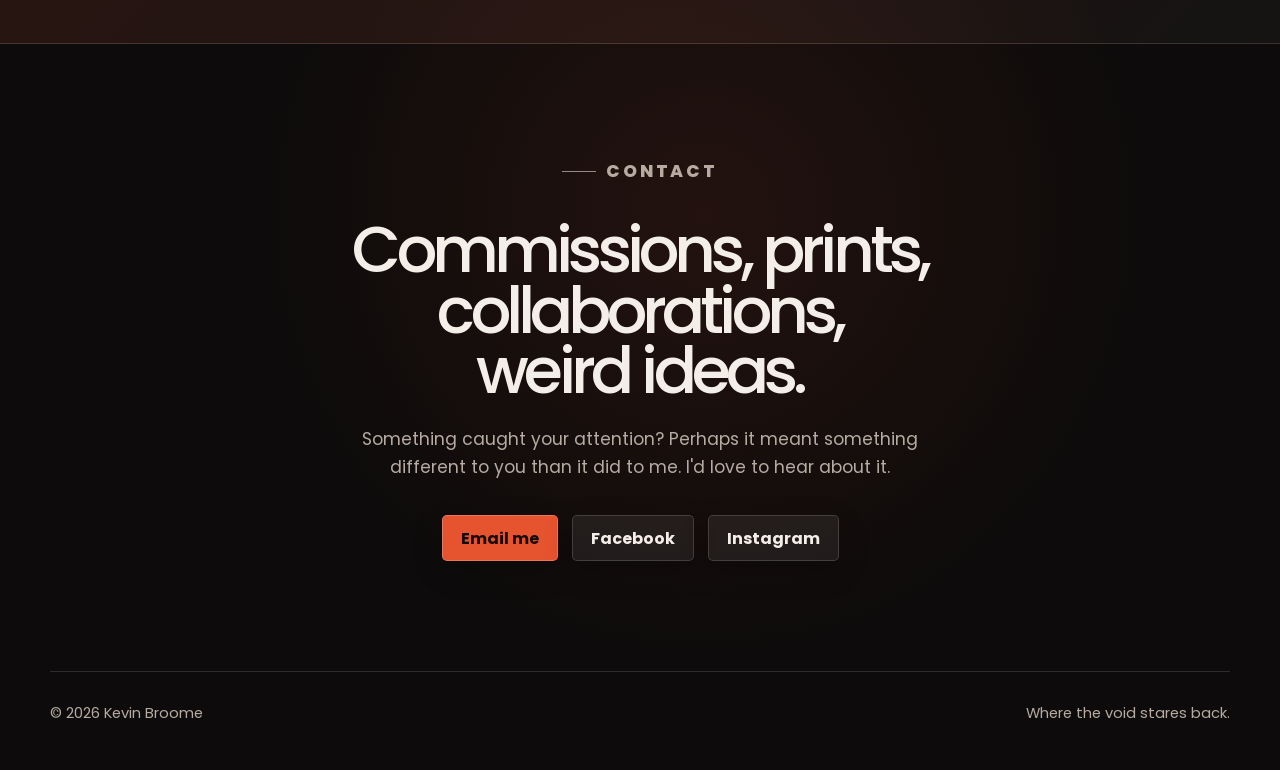
==== commit d13d837b: "2026 exhibition" ====
--- a/index.html
+++ b/index.html
@@ -124,13 +124,13 @@
         <div class="exhibition-list">
           <article class="exhibition-item">
           <div class="exhibition-meta">
-          <span class="exhibition-date">September 2025</span>
+          <span class="exhibition-date">November 2026</span>
           <h3>Aberdare Art Society</h3>
           <p>Cynon Valley Museum</p>
           </div>
           <div class="exhibition-photos two-photos">
-          <img alt="Artwork display from Cynon Valley Museum Exhibition" loading="lazy" src="images/exhibitions/CVM_2025.jpg"/>
-          <img alt="Artwork display from Cynon Valley Museum Exhibition" loading="lazy" src="images/exhibitions/CVM_2025_2.jpg"/>
+          <img alt="Visitors at the opening of the November 2026 exhibition at Cynon Valley Museum" loading="lazy" decoding="async" width="1536" height="2048" src="images/exhibitions/CVM_2026_opening.jpg"/>
+          <img alt="PACE, a seven-canvas installation displayed on a gallery wall" loading="lazy" decoding="async" width="946" height="2048" src="images/exhibitions/CVM_2026_pace.jpg"/>
           </div>
           </article>
         </div>
--- a/styles.css
+++ b/styles.css
@@ -98,7 +98,7 @@
 .brand-mark {
   width: 34px;
   height: 34px;
-  border-radius: 5px;
+  border-radius: 100vw;
   background:
     linear-gradient(135deg, var(--accent), transparent 62%),
     linear-gradient(315deg, var(--accent-2), transparent 56%), #2b2020;
